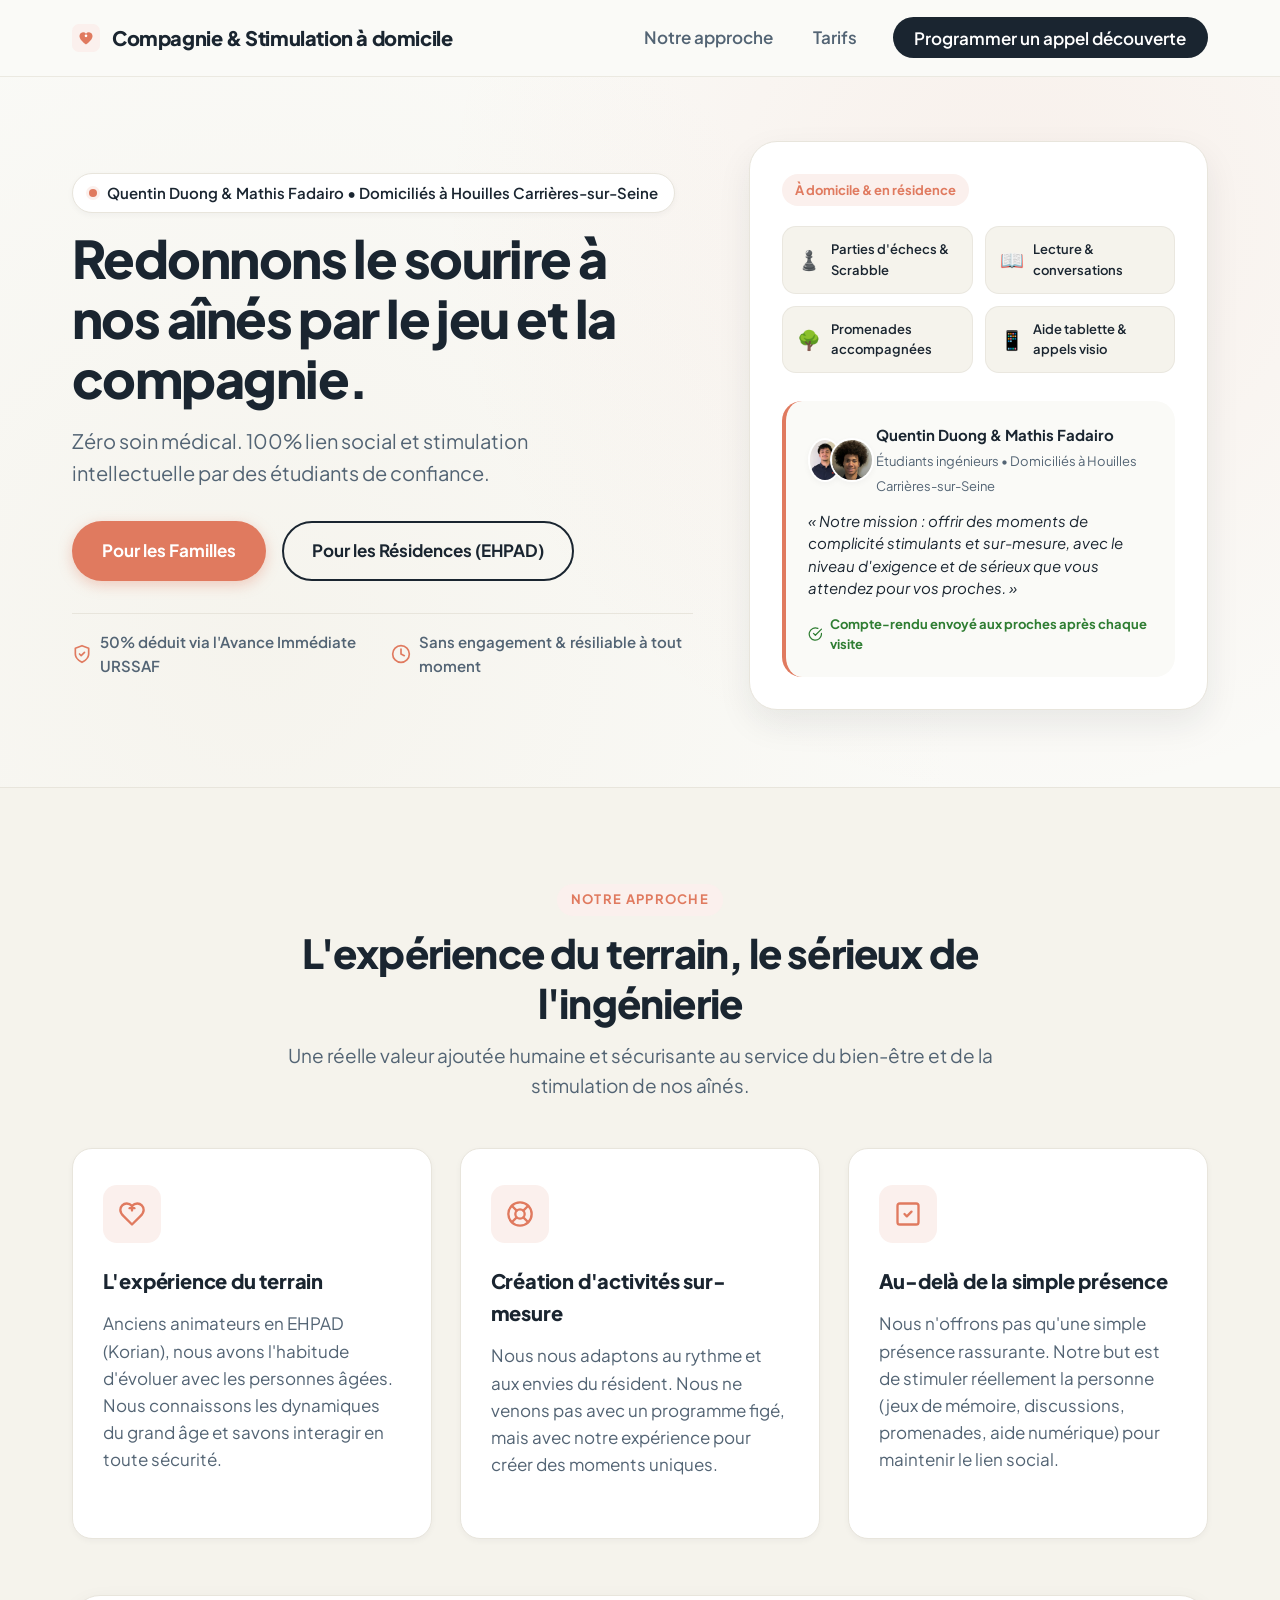
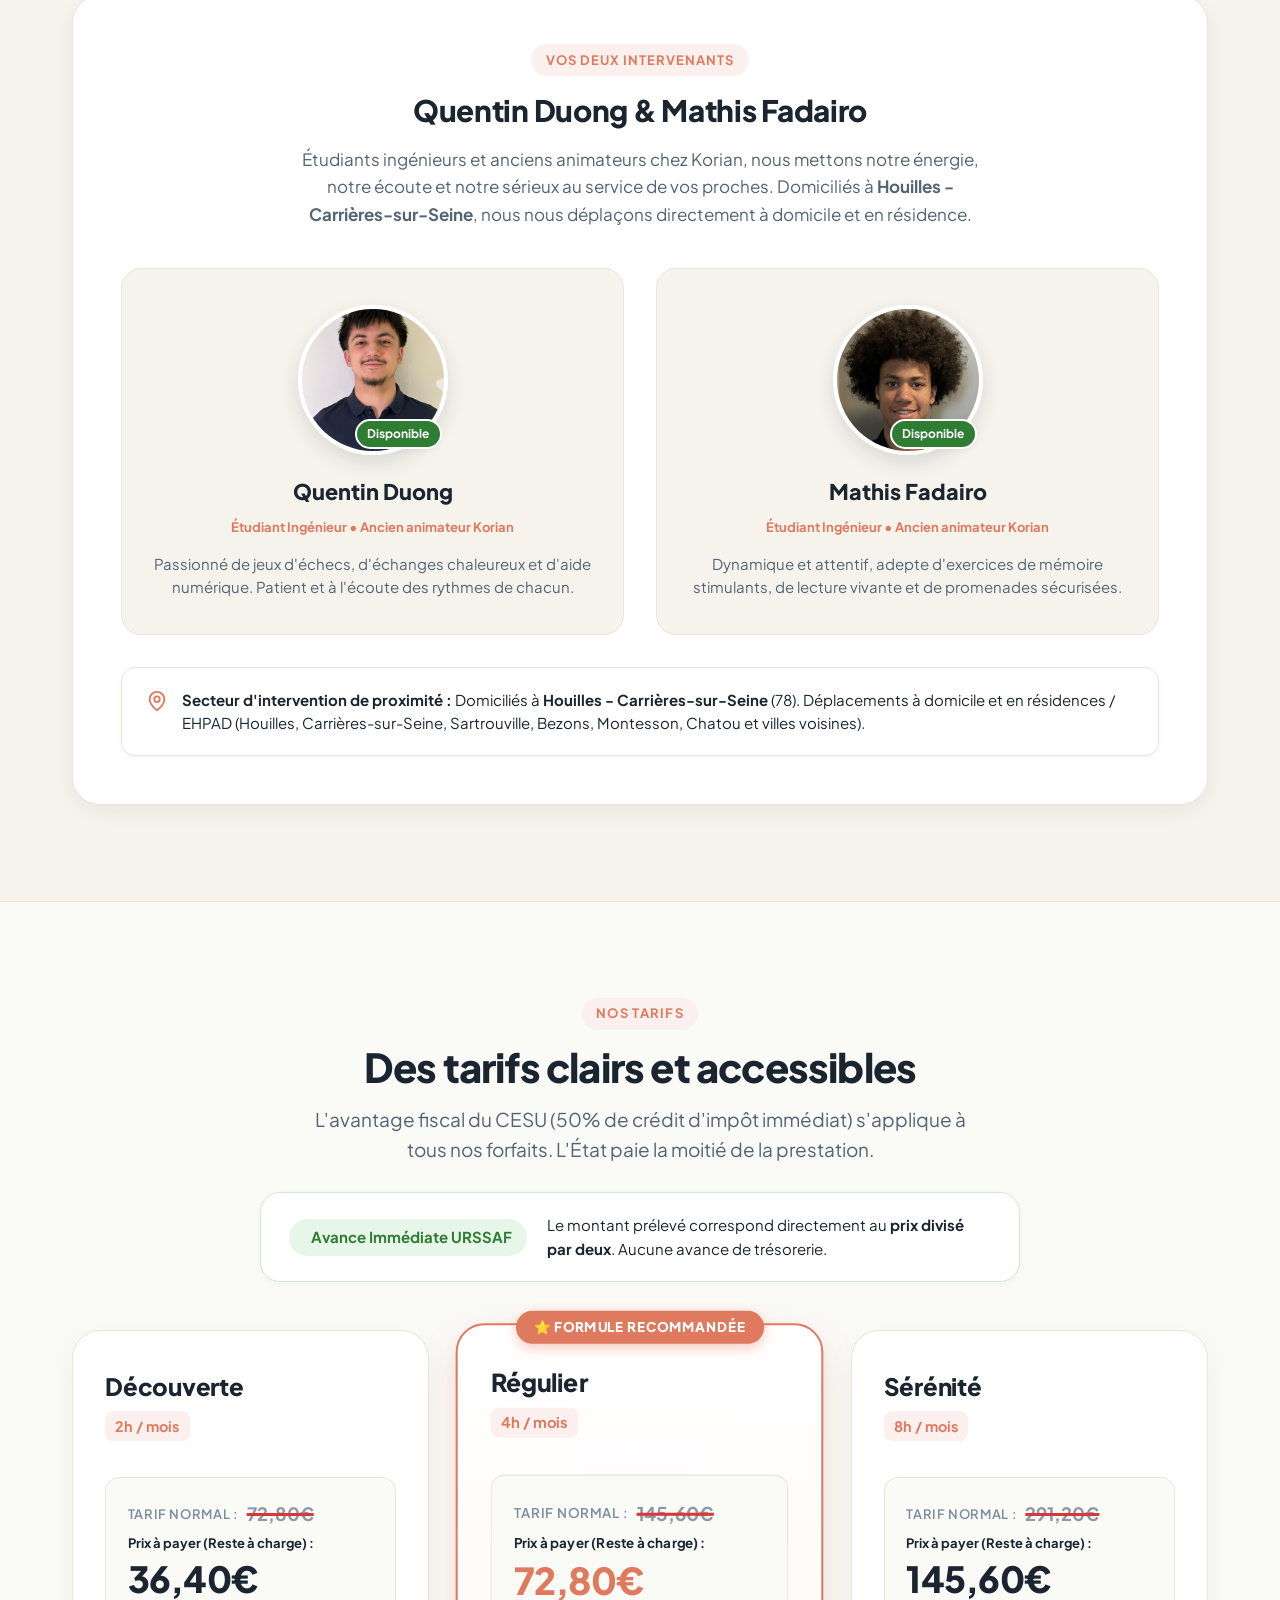
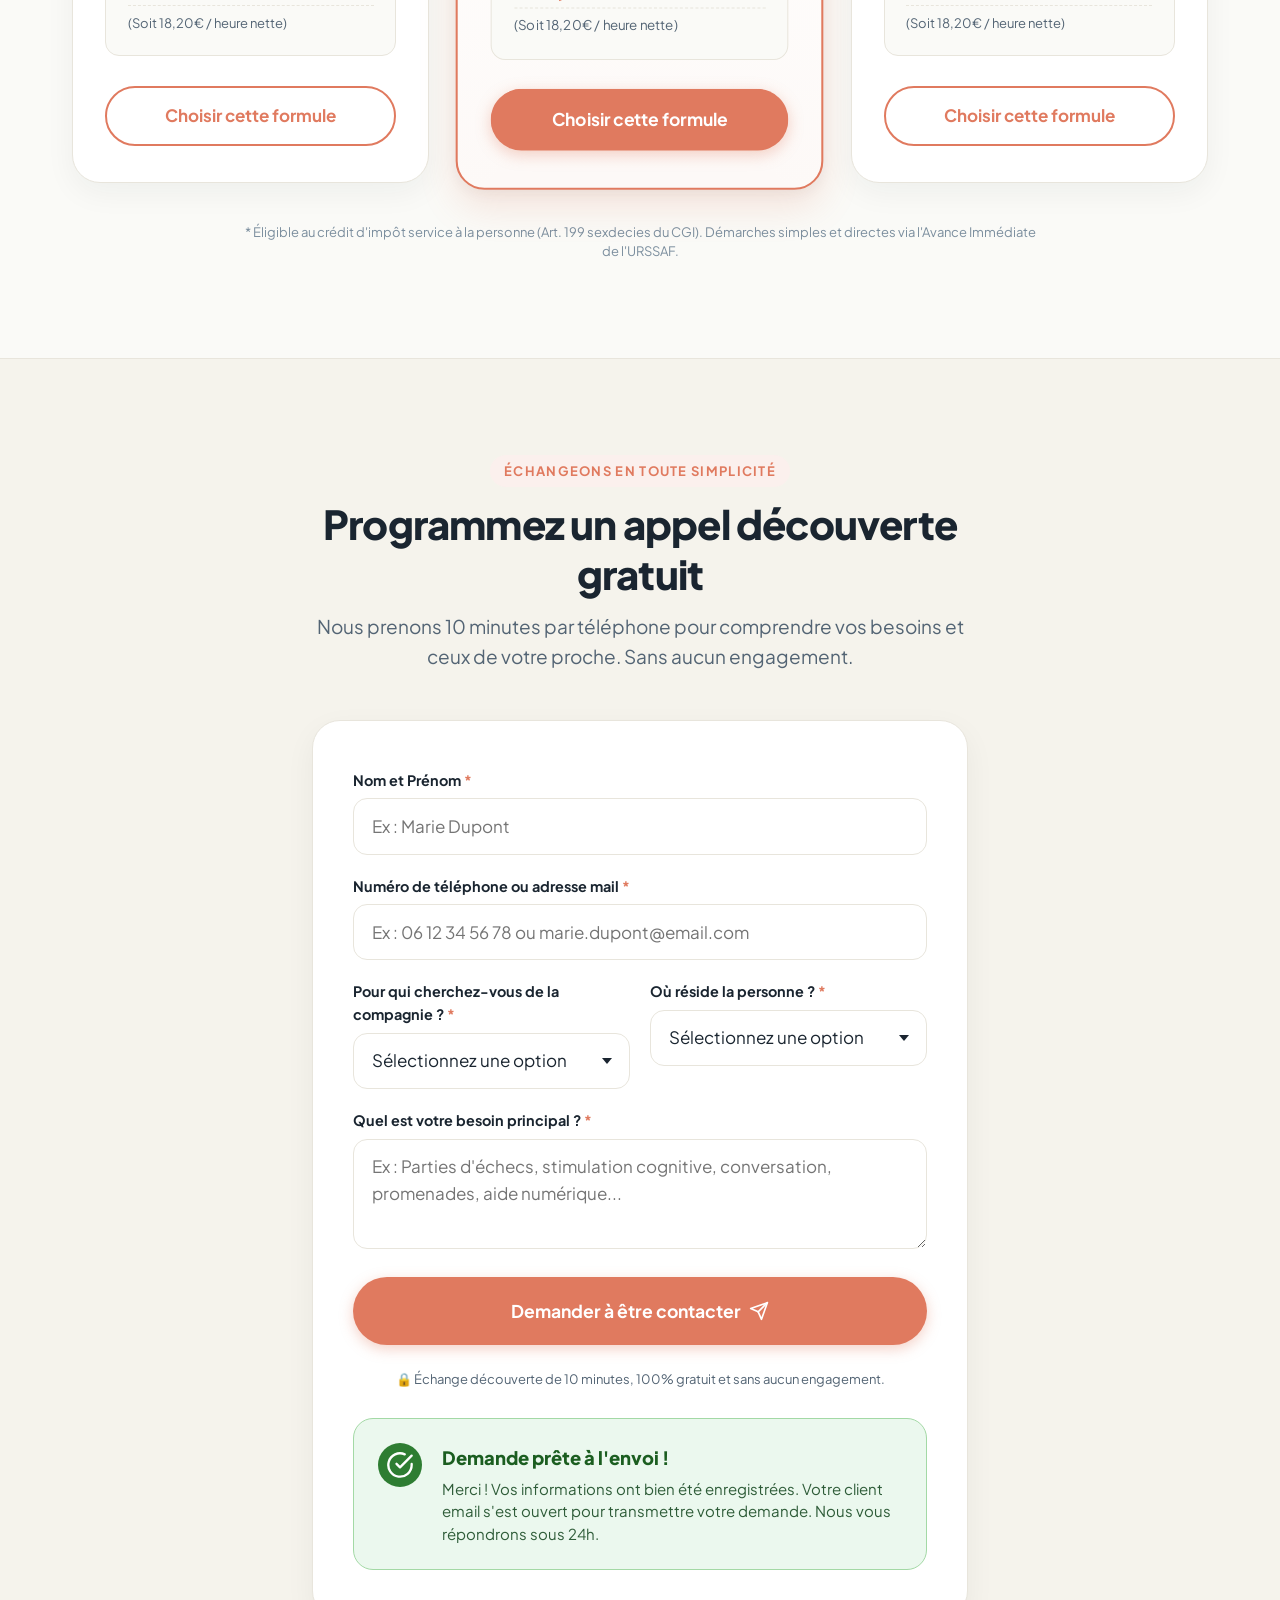
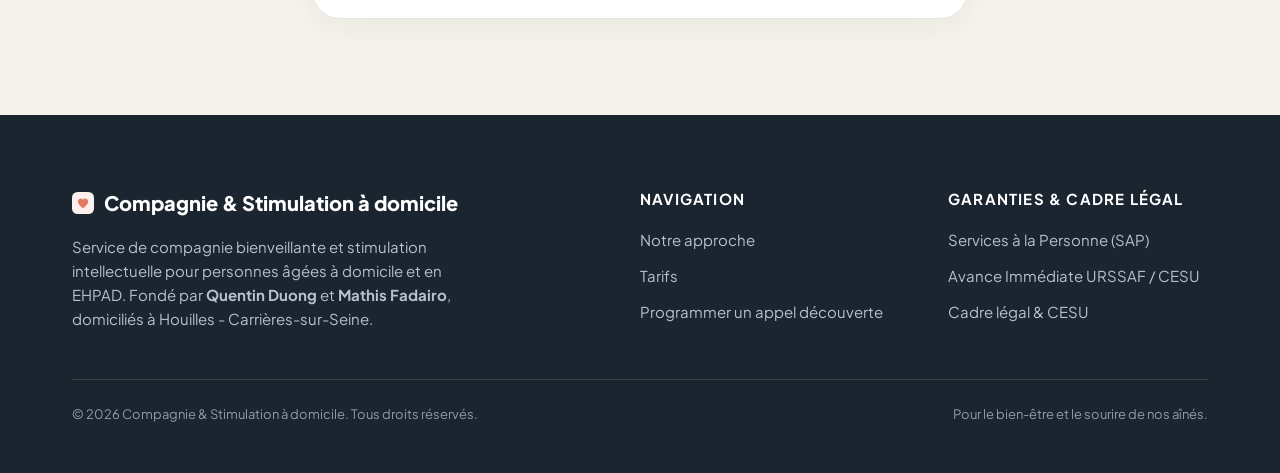
==== index.html @ 77bdfacb "Première version du site" ====
<!DOCTYPE html>
<html lang="fr">
<head>
  <meta charset="UTF-8">
  <meta name="viewport" content="width=device-width, initial-scale=1.0">
  <meta name="description" content="Compagnie & Stimulation à domicile - Service de compagnie et de stimulation intellectuelle pour personnes âgées à domicile et en EHPAD par deux étudiants ingénieurs anciens animateurs chez Korian.">
  <title>Compagnie & Stimulation à domicile | Aînés, Domicile & EHPAD</title>
  
  <!-- Google Fonts: Plus Jakarta Sans -->
  <link rel="preconnect" href="https://fonts.googleapis.com">
  <link rel="preconnect" href="https://fonts.gstatic.com" crossorigin>
  <link href="https://fonts.googleapis.com/css2?family=Plus+Jakarta+Sans:wght@400;500;600;700;800&display=swap" rel="stylesheet">
  
  <link rel="stylesheet" href="style.css">
</head>
<body>

  <!-- Header / Sticky Navigation -->
  <header class="site-header" id="header">
    <div class="container header-container">
      <a href="#hero" class="brand-logo" aria-label="Compagnie & Stimulation à domicile">
        <span class="logo-icon">
          <svg width="28" height="28" viewBox="0 0 32 32" fill="none" xmlns="http://www.w3.org/2000/svg" aria-hidden="true">
            <rect width="32" height="32" rx="8" fill="var(--color-primary-light)" />
            <path d="M16 23.5s-7.5-4.875-7.5-9.75a4.25 4.25 0 0 1 7.5-2.65 4.25 4.25 0 0 1 7.5 2.65C23.5 18.625 16 23.5 16 23.5z" fill="var(--color-primary)" />
            <circle cx="16" cy="13.5" r="1.5" fill="#FFFFFF" />
          </svg>
        </span>
        <span class="logo-text">Compagnie &amp; Stimulation à domicile</span>
      </a>

      <!-- Desktop & Mobile Navigation Menu -->
      <nav class="main-nav" id="mainNav" aria-label="Navigation principale">
        <ul class="nav-links">
          <li><a href="#approche" class="nav-link">Notre approche</a></li>
          <li><a href="#tarifs" class="nav-link">Tarifs</a></li>
          <li><a href="#contact" class="nav-link nav-link-cta">Programmer un appel découverte</a></li>
        </ul>
      </nav>

      <!-- Mobile Hamburger Toggle -->
      <button class="nav-toggle" id="navToggle" aria-label="Ouvrir le menu de navigation" aria-expanded="false" aria-controls="mainNav">
        <span class="hamburger-bar"></span>
        <span class="hamburger-bar"></span>
        <span class="hamburger-bar"></span>
      </button>
    </div>
  </header>

  <main id="main-content">
    <!-- Hero Section -->
    <section class="hero-section" id="hero">
      <div class="container hero-container">
        <div class="hero-content">
          <div class="badge-tag">
            <span class="badge-dot"></span>
            Quentin Duong &amp; Mathis Fadairo • Domiciliés à Houilles Carrières-sur-Seine
          </div>
          <h1 class="hero-title">
            Redonnons le sourire à nos aînés par le jeu et la compagnie.
          </h1>
          <p class="hero-subtitle">
            Zéro soin médical. 100% lien social et stimulation intellectuelle par des étudiants de confiance.
          </p>
          <div class="hero-actions">
            <a href="#tarifs" class="btn btn-primary">Pour les Familles</a>
            <a href="#contact" class="btn btn-secondary">Pour les Résidences (EHPAD)</a>
          </div>

          <!-- Trust highlights under CTA -->
          <div class="hero-trust-row">
            <div class="trust-item">
              <svg width="20" height="20" viewBox="0 0 24 24" fill="none" stroke="currentColor" stroke-width="2" stroke-linecap="round" stroke-linejoin="round" class="trust-icon" aria-hidden="true">
                <path d="M12 22s8-4 8-10V5l-8-3-8 3v7c0 6 8 10 8 10z"></path>
                <path d="m9 12 2 2 4-4"></path>
              </svg>
              <span>50% déduit via l'Avance Immédiate URSSAF</span>
            </div>
            <div class="trust-item">
              <svg width="20" height="20" viewBox="0 0 24 24" fill="none" stroke="currentColor" stroke-width="2" stroke-linecap="round" stroke-linejoin="round" class="trust-icon" aria-hidden="true">
                <circle cx="12" cy="12" r="10"></circle>
                <polyline points="12 6 12 12 16 14"></polyline>
              </svg>
              <span>Sans engagement &amp; résiliable à tout moment</span>
            </div>
          </div>
        </div>

        <div class="hero-visual">
          <div class="hero-card-preview">
            <div class="preview-badge">À domicile &amp; en résidence</div>
            <div class="activity-visual-grid">
              <div class="activity-pill">
                <span class="activity-emoji">♟️</span>
                <span>Parties d'échecs &amp; Scrabble</span>
              </div>
              <div class="activity-pill">
                <span class="activity-emoji">📖</span>
                <span>Lecture &amp; conversations</span>
              </div>
              <div class="activity-pill">
                <span class="activity-emoji">🌳</span>
                <span>Promenades accompagnées</span>
              </div>
              <div class="activity-pill">
                <span class="activity-emoji">📱</span>
                <span>Aide tablette &amp; appels visio</span>
              </div>
            </div>

            <div class="preview-quote-card">
              <div class="quote-header">
                <div class="founder-avatars">
                  <img src="quentin-duong.jpg" alt="Quentin Duong" class="avatar-photo" title="Quentin Duong">
                  <img src="mathis-fadairo.jpg" alt="Mathis Fadairo" class="avatar-photo" title="Mathis Fadairo">
                </div>
                <div class="quote-meta">
                  <strong>Quentin Duong &amp; Mathis Fadairo</strong>
                  <span>Étudiants ingénieurs • Domiciliés à Houilles Carrières-sur-Seine</span>
                </div>
              </div>
              <p class="quote-text">
                « Notre mission : offrir des moments de complicité stimulants et sur-mesure, avec le niveau d'exigence et de sérieux que vous attendez pour vos proches. »
              </p>
              <div class="report-badge">
                <svg width="16" height="16" viewBox="0 0 24 24" fill="none" stroke="currentColor" stroke-width="2" stroke-linecap="round" stroke-linejoin="round"><path d="M22 11.08V12a10 10 0 1 1-5.93-9.14"></path><polyline points="22 4 12 14.01 9 11.01"></polyline></svg>
                Compte-rendu envoyé aux proches après chaque visite
              </div>
            </div>
          </div>
        </div>
      </div>
    </section>

    <!-- Section : Notre Approche / Expertise -->
    <section class="section section-approach" id="approche">
      <div class="container">
        <div class="section-header text-center">
          <span class="section-kicker">Notre Approche</span>
          <h2 class="section-title">L'expérience du terrain, le sérieux de l'ingénierie</h2>
          <p class="section-subtitle">
            Une réelle valeur ajoutée humaine et sécurisante au service du bien-être et de la stimulation de nos aînés.
          </p>
        </div>

        <div class="cards-grid three-columns">
          <!-- Bloc 1 : L'expérience du terrain -->
          <article class="approach-card">
            <div class="card-icon-wrapper">
              <svg width="28" height="28" viewBox="0 0 24 24" fill="none" stroke="currentColor" stroke-width="2" stroke-linecap="round" stroke-linejoin="round" aria-hidden="true">
                <path d="M19 14c1.49-1.46 3-3.21 3-5.5A5.5 5.5 0 0 0 16.5 3c-1.76 0-3 .5-4.5 2-1.5-1.5-2.74-2-4.5-2A5.5 5.5 0 0 0 2 8.5c0 2.3 1.5 4.05 3 5.5l7 7Z"></path>
                <path d="M12 5v4"></path>
                <path d="M10 7h4"></path>
              </svg>
            </div>
            <h3 class="card-title">L'expérience du terrain</h3>
            <p class="card-text">
              Anciens animateurs en EHPAD (Korian), nous avons l'habitude d'évoluer avec les personnes âgées. Nous connaissons les dynamiques du grand âge et savons interagir en toute sécurité.
            </p>
          </article>

          <!-- Bloc 2 : Création d'activités sur-mesure -->
          <article class="approach-card featured-approach">
            <div class="card-icon-wrapper">
              <svg width="28" height="28" viewBox="0 0 24 24" fill="none" stroke="currentColor" stroke-width="2" stroke-linecap="round" stroke-linejoin="round" aria-hidden="true">
                <circle cx="12" cy="12" r="10"></circle>
                <path d="m4.93 4.93 4.24 4.24"></path>
                <path d="m14.83 9.17 4.24-4.24"></path>
                <path d="m14.83 14.83 4.24 4.24"></path>
                <path d="m9.17 14.83-4.24 4.24"></path>
                <circle cx="12" cy="12" r="4"></circle>
              </svg>
            </div>
            <h3 class="card-title">Création d'activités sur-mesure</h3>
            <p class="card-text">
              Nous nous adaptons au rythme et aux envies du résident. Nous ne venons pas avec un programme figé, mais avec notre expérience pour créer des moments uniques.
            </p>
          </article>

          <!-- Bloc 3 : Au-delà de la simple présence -->
          <article class="approach-card">
            <div class="card-icon-wrapper">
              <svg width="28" height="28" viewBox="0 0 24 24" fill="none" stroke="currentColor" stroke-width="2" stroke-linecap="round" stroke-linejoin="round" aria-hidden="true">
                <rect width="18" height="18" x="3" y="3" rx="2"></rect>
                <path d="m9 12 2 2 4-4"></path>
              </svg>
            </div>
            <h3 class="card-title">Au-delà de la simple présence</h3>
            <p class="card-text">
              Nous n'offrons pas qu'une simple présence rassurante. Notre but est de stimuler réellement la personne (jeux de mémoire, discussions, promenades, aide numérique) pour maintenir le lien social.
            </p>
          </article>
        </div>

        <!-- Présentation de Quentin Duong & Mathis Fadairo -->
        <div class="team-showcase-card">
          <div class="team-showcase-header">
            <span class="team-badge">Vos deux intervenants</span>
            <h3 class="team-title">Quentin Duong &amp; Mathis Fadairo</h3>
            <p class="team-subtitle">
              Étudiants ingénieurs et anciens animateurs chez Korian, nous mettons notre énergie, notre écoute et notre sérieux au service de vos proches. Domiciliés à <strong>Houilles - Carrières-sur-Seine</strong>, nous nous déplaçons directement à domicile et en résidence.
            </p>
          </div>

          <div class="team-members-grid">
            <!-- Quentin Duong -->
            <div class="team-member-card">
              <div class="member-photo-wrap">
                <img src="quentin-duong.jpg" alt="Quentin Duong - Animateur et Étudiant Ingénieur" class="member-photo">
                <span class="member-status-pill">Disponible</span>
              </div>
              <div class="member-info">
                <h4 class="member-name">Quentin Duong</h4>
                <span class="member-role">Étudiant Ingénieur • Ancien animateur Korian</span>
                <p class="member-desc">
                  Passionné de jeux d'échecs, d'échanges chaleureux et d'aide numérique. Patient et à l'écoute des rythmes de chacun.
                </p>
              </div>
            </div>

            <!-- Mathis Fadairo -->
            <div class="team-member-card">
              <div class="member-photo-wrap">
                <img src="mathis-fadairo.jpg" alt="Mathis Fadairo - Animateur et Étudiant Ingénieur" class="member-photo">
                <span class="member-status-pill">Disponible</span>
              </div>
              <div class="member-info">
                <h4 class="member-name">Mathis Fadairo</h4>
                <span class="member-role">Étudiant Ingénieur • Ancien animateur Korian</span>
                <p class="member-desc">
                  Dynamique et attentif, adepte d'exercices de mémoire stimulants, de lecture vivante et de promenades sécurisées.
                </p>
              </div>
            </div>
          </div>

          <div class="location-banner">
            <svg width="22" height="22" viewBox="0 0 24 24" fill="none" stroke="currentColor" stroke-width="2" stroke-linecap="round" stroke-linejoin="round" class="location-icon" aria-hidden="true">
              <path d="M20 10c0 6-8 12-8 12s-8-6-8-12a8 8 0 0 1 16 0Z"></path>
              <circle cx="12" cy="10" r="3"></circle>
            </svg>
            <div>
              <strong>Secteur d'intervention de proximité :</strong>
              Domiciliés à <strong>Houilles - Carrières-sur-Seine</strong> (78). Déplacements à domicile et en résidences / EHPAD (Houilles, Carrières-sur-Seine, Sartrouville, Bezons, Montesson, Chatou et villes voisines).
            </div>
          </div>
        </div>
        </div>
      </div>
    </section>

    <!-- Section : Tarifs Familles -->
    <section class="section section-pricing" id="tarifs">
      <div class="container">
        <div class="section-header text-center">
          <span class="section-kicker">Nos Tarifs</span>
          <h2 class="section-title">Des tarifs clairs et accessibles</h2>
          <p class="section-subtitle pricing-lead">
            L'avantage fiscal du CESU (50% de crédit d'impôt immédiat) s'applique à tous nos forfaits. L'État paie la moitié de la prestation.
          </p>

          <!-- Explanation Banner -->
          <div class="tax-advantage-banner">
            <div class="tax-badge">
              <svg width="20" height="20" viewBox="0 0 24 24" fill="none" stroke="currentColor" stroke-width="2" stroke-linecap="round" stroke-linejoin="round"><path d="M12 2v20M17 5H9.5a3.5 3.5 0 0 0 0 7h5a3.5 3.5 0 0 1 0 7H6"></path></svg>
              <span>Avance Immédiate URSSAF</span>
            </div>
            <p class="tax-text">
              Le montant prélevé correspond directement au <strong>prix divisé par deux</strong>. Aucune avance de trésorerie.
            </p>
          </div>
        </div>

        <div class="pricing-grid three-columns">
          <!-- Carte 1 : Découverte (2h/mois) -->
          <div class="pricing-card">
            <div class="pricing-card-header">
              <h3 class="plan-name">Découverte</h3>
              <div class="plan-volume">2h / mois</div>
            </div>

            <div class="price-box">
              <div class="old-price-line">
                <span class="old-price-label">Tarif normal :</span>
                <span class="strikethrough-price">72,80€</span>
              </div>
              <div class="current-price-wrap">
                <span class="price-label-payer">Prix à payer (Reste à charge) :</span>
                <span class="price-value">36,40€</span>
              </div>
              <div class="price-tag-sub">(Soit 18,20€ / heure nette)</div>
            </div>

            <div class="pricing-action">
              <a href="#contact" class="btn btn-outline btn-block select-plan-btn" data-plan="Découverte (2h/mois)">Choisir cette formule</a>
            </div>
          </div>

          <!-- Carte 2 : Régulier (4h/mois) -->
          <div class="pricing-card featured-pricing-card">
            <div class="popular-ribbon">⭐ Formule Recommandée</div>
            <div class="pricing-card-header">
              <h3 class="plan-name">Régulier</h3>
              <div class="plan-volume">4h / mois</div>
            </div>

            <div class="price-box">
              <div class="old-price-line">
                <span class="old-price-label">Tarif normal :</span>
                <span class="strikethrough-price">145,60€</span>
              </div>
              <div class="current-price-wrap">
                <span class="price-label-payer">Prix à payer (Reste à charge) :</span>
                <span class="price-value highlight-price">72,80€</span>
              </div>
              <div class="price-tag-sub">(Soit 18,20€ / heure nette)</div>
            </div>

            <div class="pricing-action">
              <a href="#contact" class="btn btn-primary btn-block select-plan-btn" data-plan="Régulier (4h/mois)">Choisir cette formule</a>
            </div>
          </div>

          <!-- Carte 3 : Sérénité (8h/mois) -->
          <div class="pricing-card">
            <div class="pricing-card-header">
              <h3 class="plan-name">Sérénité</h3>
              <div class="plan-volume">8h / mois</div>
            </div>

            <div class="price-box">
              <div class="old-price-line">
                <span class="old-price-label">Tarif normal :</span>
                <span class="strikethrough-price">291,20€</span>
              </div>
              <div class="current-price-wrap">
                <span class="price-label-payer">Prix à payer (Reste à charge) :</span>
                <span class="price-value">145,60€</span>
              </div>
              <div class="price-tag-sub">(Soit 18,20€ / heure nette)</div>
            </div>

            <div class="pricing-action">
              <a href="#contact" class="btn btn-outline btn-block select-plan-btn" data-plan="Sérénité (8h/mois)">Choisir cette formule</a>
            </div>
          </div>
        </div>

        <div class="pricing-footnote">
          <p>
            * Éligible au crédit d'impôt service à la personne (Art. 199 sexdecies du CGI). Démarches simples et directes via l'Avance Immédiate de l'URSSAF.
          </p>
        </div>
      </div>
    </section>

    <!-- Section : Contact / Appel à l'action final -->
    <section class="section section-contact" id="contact">
      <div class="container contact-container-form">
        <div class="section-header text-center">
          <span class="section-kicker">Échangeons en toute simplicité</span>
          <h2 class="section-title">Programmez un appel découverte gratuit</h2>
          <p class="section-subtitle">
            Nous prenons 10 minutes par téléphone pour comprendre vos besoins et ceux de votre proche. Sans aucun engagement.
          </p>
        </div>

        <div class="contact-form-card">
          <form id="contactForm" class="contact-form" novalidate>
            <!-- Champ 1 : Nom et Prénom -->
            <div class="form-group">
              <label for="nomPrenom" class="form-label">Nom et Prénom <span class="required">*</span></label>
              <input type="text" id="nomPrenom" name="nomPrenom" class="form-input" placeholder="Ex : Marie Dupont" required autocomplete="name">
              <span class="field-error" id="nomPrenomError">Veuillez renseigner votre nom et prénom.</span>
            </div>

            <!-- Champ 2 : Téléphone ou Email -->
            <div class="form-group">
              <label for="contactMoyen" class="form-label">Numéro de téléphone ou adresse mail <span class="required">*</span></label>
              <input type="text" id="contactMoyen" name="contactMoyen" class="form-input" placeholder="Ex : 06 12 34 56 78 ou marie.dupont@email.com" required>
              <span class="field-error" id="contactMoyenError">Veuillez renseigner un numéro de téléphone ou une adresse email valide.</span>
            </div>

            <!-- Deux menus déroulants côte à côte sur écran large -->
            <div class="form-row two-fields">
              <!-- Menu 1 : Pour qui cherchez-vous de la compagnie ? -->
              <div class="form-group">
                <label for="pourQui" class="form-label">Pour qui cherchez-vous de la compagnie ? <span class="required">*</span></label>
                <div class="select-wrapper">
                  <select id="pourQui" name="pourQui" class="form-select" required>
                    <option value="" disabled selected>Sélectionnez une option</option>
                    <option value="Mon père">Mon père</option>
                    <option value="Ma mère">Ma mère</option>
                    <option value="Un autre proche">Un autre proche</option>
                  </select>
                </div>
                <span class="field-error" id="pourQuiError">Veuillez faire un choix.</span>
              </div>

              <!-- Menu 2 : Où réside la personne ? -->
              <div class="form-group">
                <label for="residence" class="form-label">Où réside la personne ? <span class="required">*</span></label>
                <div class="select-wrapper">
                  <select id="residence" name="residence" class="form-select" required>
                    <option value="" disabled selected>Sélectionnez une option</option>
                    <option value="À domicile">À domicile</option>
                    <option value="En EHPAD ou Résidence">En EHPAD ou Résidence</option>
                  </select>
                </div>
                <span class="field-error" id="residenceError">Veuillez préciser le lieu de résidence.</span>
              </div>
            </div>

            <!-- Champ texte : Quel est votre besoin principal ? -->
            <div class="form-group">
              <label for="besoinPrincipal" class="form-label">Quel est votre besoin principal ? <span class="required">*</span></label>
              <textarea id="besoinPrincipal" name="besoinPrincipal" class="form-textarea" rows="3" placeholder="Ex : Parties d'échecs, stimulation cognitive, conversation, promenades, aide numérique..." required></textarea>
              <span class="field-error" id="besoinPrincipalError">Veuillez préciser votre besoin principal.</span>
            </div>

            <!-- Bouton de validation -->
            <button type="submit" class="btn btn-primary btn-block btn-submit" id="submitBtn">
              <span class="btn-text">Demander à être contacter</span>
              <svg width="20" height="20" viewBox="0 0 24 24" fill="none" stroke="currentColor" stroke-width="2" stroke-linecap="round" stroke-linejoin="round" class="btn-icon" aria-hidden="true">
                <line x1="22" y1="2" x2="11" y2="13"></line>
                <polygon points="22 2 15 22 11 13 2 9 22 2"></polygon>
              </svg>
            </button>

            <p class="form-disclaimer">
              🔒 Échange découverte de 10 minutes, 100% gratuit et sans aucun engagement.
            </p>
          </form>

          <!-- Success Alert Message -->
          <div class="form-success-banner" id="formSuccessMessage" role="alert" aria-live="polite" hidden>
            <div class="success-icon-wrap">
              <svg width="28" height="28" viewBox="0 0 24 24" fill="none" stroke="currentColor" stroke-width="2" stroke-linecap="round" stroke-linejoin="round"><path d="M22 11.08V12a10 10 0 1 1-5.93-9.14"></path><polyline points="22 4 12 14.01 9 11.01"></polyline></svg>
            </div>
            <div>
              <h4 class="success-title">Demande prête à l'envoi !</h4>
              <p class="success-desc">
                Merci ! Vos informations ont bien été enregistrées. Votre client email s'est ouvert pour transmettre votre demande. Nous vous répondrons sous 24h.
              </p>
            </div>
          </div>
        </div>
      </div>
    </section>
  </main>

  <!-- Footer -->
  <footer class="site-footer">
    <div class="container footer-container">
      <div class="footer-top">
        <div class="footer-brand">
          <div class="footer-logo">
            <span class="logo-icon small">
              <svg width="22" height="22" viewBox="0 0 32 32" fill="none" xmlns="http://www.w3.org/2000/svg" aria-hidden="true">
                <rect width="32" height="32" rx="8" fill="var(--color-primary-light)" />
                <path d="M16 23.5s-7.5-4.875-7.5-9.75a4.25 4.25 0 0 1 7.5-2.65 4.25 4.25 0 0 1 7.5 2.65C23.5 18.625 16 23.5 16 23.5z" fill="var(--color-primary)" />
              </svg>
            </span>
            <span class="footer-brand-title">Compagnie &amp; Stimulation à domicile</span>
          </div>
          <p class="footer-description">
            Service de compagnie bienveillante et stimulation intellectuelle pour personnes âgées à domicile et en EHPAD. Fondé par <strong>Quentin Duong</strong> et <strong>Mathis Fadairo</strong>, domiciliés à Houilles - Carrières-sur-Seine.
          </p>
        </div>

        <div class="footer-nav">
          <h4 class="footer-heading">Navigation</h4>
          <ul class="footer-links">
            <li><a href="#approche">Notre approche</a></li>
            <li><a href="#tarifs">Tarifs</a></li>
            <li><a href="#contact">Programmer un appel découverte</a></li>
          </ul>
        </div>

        <div class="footer-legal-block">
          <h4 class="footer-heading">Garanties &amp; Cadre légal</h4>
          <ul class="footer-links">
            <li><span>Services à la Personne (SAP)</span></li>
            <li><span>Avance Immédiate URSSAF / CESU</span></li>
            <li><a href="#mentions-legales" id="openLegalModal">Cadre légal &amp; CESU</a></li>
          </ul>
        </div>
      </div>

      <div class="footer-bottom">
        <p class="footer-copyright">
          © 2026 Compagnie &amp; Stimulation à domicile. Tous droits réservés.
        </p>
        <p class="footer-tagline">
          Pour le bien-être et le sourire de nos aînés.
        </p>
      </div>
    </div>
  </footer>

  <!-- Modal Cadre Légal -->
  <dialog id="legalModal" class="legal-modal">
    <div class="modal-content">
      <div class="modal-header">
        <h3 class="modal-title">Cadre légal &amp; CESU</h3>
        <button class="modal-close" id="closeLegalModal" aria-label="Fermer la boîte de dialogue">✕</button>
      </div>
      <div class="modal-body">
        <h4>1. Cadre d'intervention</h4>
        <p>Ce site présente les prestations d'accompagnement, de compagnie et de stimulation intellectuelle au profit des personnes âgées, réalisées dans le cadre du statut de particulier-employeur (CESU) à domicile ou de conventions d'animation auprès d'établissements d'accueil (EHPAD, résidences autonomie).</p>
        
        <h4>2. Crédit d'impôt &amp; Avance Immédiate</h4>
        <p>Les prestations à domicile ouvrent droit à un crédit d'impôt de 50% sur les dépenses engagées, sous réserve d'éligibilité selon l'article 199 sexdecies du Code Général des Impôts. Le dispositif d'Avance Immédiate de l'URSSAF permet de ne payer directement que 50% de la facture.</p>

        <h4>3. Données personnelles</h4>
        <p>Les échanges de courriels et informations transmises dans le cadre des demandes de contact sont strictement réservés à l'organisation de l'échange découverte et ne sont jamais communiqués à des tiers.</p>
      </div>
    </div>
  </dialog>

  <script src="script.js"></script>
</body>
</html>
---- style.css ----
/* ==========================================================================
   Compagnie & Stimulation à domicile - Style Sheet
   Front-End Architecture & UI/UX Design System
   Mobile-First, Accessible, Warm & Premium Aesthetic
   ========================================================================== */

/* --------------------------------------------------------------------------
   1. CSS Custom Properties / Design Tokens
   -------------------------------------------------------------------------- */
:root {
  /* Color Palette */
  --color-bg: #FAFAF7;           /* Warm Sand / Very light beige */
  --color-surface: #FFFFFF;      /* Clean White Card Surface */
  --color-surface-soft: #F5F3EC; /* Light Sand Tint */
  --color-surface-alt: #EFECE3;  /* Warmer Neutral */
  
  --color-text-main: #1A2530;    /* Deep Navy - High trust & contrast */
  --color-text-muted: #536474;   /* Slate Navy Muted */
  --color-text-light: #7B8E9E;   /* Subtle Navy Light */
  
  --color-primary: #E07A5F;      /* Warm Terracotta */
  --color-primary-hover: #CC654A;/* Terracotta Darkened */
  --color-primary-active: #B5543A;
  --color-primary-light: #FBF0ED;/* Pale Terracotta background tint */
  --color-primary-border: #F0C4B8;

  --color-navy: #1A2530;         /* Primary Brand Navy */
  --color-navy-hover: #26384A;
  --color-navy-light: #EBF0F5;

  --color-accent-green: #2E7D32; /* Safe reassurance / tax credit */
  --color-accent-green-bg: #E8F5E9;
  
  --color-border: #E8E5DC;       /* Subtle warm border */
  --color-border-hover: #D5CFBF;
  --color-error: #D9383A;
  --color-error-bg: #FDF2F2;

  /* Typography */
  --font-family-base: 'Plus Jakarta Sans', -apple-system, BlinkMacSystemFont, 'Segoe UI', Roboto, Helvetica, Arial, sans-serif;
  
  /* Font Sizes (Fluid Scale using clamp) */
  --font-size-xs: 0.8125rem;    /* 13px */
  --font-size-sm: 0.9375rem;    /* 15px */
  --font-size-base: 1.0625rem;  /* 17px - enhanced readability for elderly/families */
  --font-size-md: 1.1875rem;    /* 19px */
  --font-size-lg: 1.375rem;     /* 22px */
  --font-size-xl: 1.75rem;      /* 28px */
  --font-size-2xl: clamp(1.85rem, 4vw, 2.5rem);   /* 30px - 40px */
  --font-size-3xl: clamp(2.25rem, 5vw, 3.25rem);  /* 36px - 52px */

  /* Spacing */
  --space-2xs: 0.25rem;
  --space-xs: 0.5rem;
  --space-sm: 0.75rem;
  --space-md: 1rem;
  --space-lg: 1.5rem;
  --space-xl: 2rem;
  --space-2xl: 3rem;
  --space-3xl: 4.5rem;
  --space-4xl: 6rem;

  /* Shadows */
  --shadow-sm: 0 2px 6px rgba(26, 37, 48, 0.04);
  --shadow-md: 0 6px 20px rgba(26, 37, 48, 0.06);
  --shadow-lg: 0 14px 34px rgba(26, 37, 48, 0.08);
  --shadow-card: 0 10px 30px rgba(26, 37, 48, 0.05);
  --shadow-featured: 0 16px 36px rgba(224, 122, 95, 0.18), 0 4px 12px rgba(26, 37, 48, 0.05);

  /* Radii */
  --radius-sm: 8px;
  --radius-md: 14px;
  --radius-lg: 20px;
  --radius-xl: 28px;
  --radius-full: 9999px;

  /* Transitions */
  --transition-fast: 0.18s ease;
  --transition-normal: 0.28s cubic-bezier(0.16, 1, 0.3, 1);
}

/* --------------------------------------------------------------------------
   2. Reset & Global Base Styles
   -------------------------------------------------------------------------- */
*, *::before, *::after {
  box-sizing: border-box;
  margin: 0;
  padding: 0;
}

html {
  font-family: var(--font-family-base);
  font-size: 16px;
  color: var(--color-text-main);
  background-color: var(--color-bg);
  scroll-behavior: smooth;
  -webkit-font-smoothing: antialiased;
  -moz-osx-font-smoothing: grayscale;
  line-height: 1.6;
}

body {
  min-height: 100vh;
  display: flex;
  flex-direction: column;
  overflow-x: hidden;
  background-color: var(--color-bg);
}

img, svg {
  display: block;
  max-width: 100%;
}

a {
  color: inherit;
  text-decoration: none;
  transition: color var(--transition-fast);
}

button, input, select, textarea {
  font: inherit;
}

ul {
  list-style: none;
}

/* Accessible focus outlines */
:focus-visible {
  outline: 3px solid var(--color-primary);
  outline-offset: 3px;
}

/* --------------------------------------------------------------------------
   3. Layout Utilities
   -------------------------------------------------------------------------- */
.container {
  width: 100%;
  max-width: 1200px;
  margin-left: auto;
  margin-right: auto;
  padding-left: 1.25rem;
  padding-right: 1.25rem;
}

@media (min-width: 768px) {
  .container {
    padding-left: 2rem;
    padding-right: 2rem;
  }
}

.section {
  padding-top: var(--space-3xl);
  padding-bottom: var(--space-3xl);
  position: relative;
}

@media (min-width: 992px) {
  .section {
    padding-top: var(--space-4xl);
    padding-bottom: var(--space-4xl);
  }
}

.text-center {
  text-align: center;
}

.section-header {
  max-width: 760px;
  margin-left: auto;
  margin-right: auto;
  margin-bottom: var(--space-2xl);
}

.section-kicker {
  display: inline-block;
  font-size: var(--font-size-xs);
  font-weight: 700;
  text-transform: uppercase;
  letter-spacing: 0.1em;
  color: var(--color-primary);
  background-color: var(--color-primary-light);
  padding: 0.35rem 0.9rem;
  border-radius: var(--radius-full);
  margin-bottom: var(--space-sm);
}

.section-title {
  font-size: var(--font-size-2xl);
  font-weight: 800;
  color: var(--color-navy);
  line-height: 1.25;
  margin-bottom: var(--space-sm);
  letter-spacing: -0.02em;
}

.section-subtitle {
  font-size: var(--font-size-md);
  color: var(--color-text-muted);
  line-height: 1.6;
}

/* --------------------------------------------------------------------------
   4. Buttons & Badges
   -------------------------------------------------------------------------- */
.btn {
  display: inline-flex;
  align-items: center;
  justify-content: center;
  gap: 0.5rem;
  font-weight: 700;
  font-size: var(--font-size-base);
  padding: 0.9rem 1.75rem;
  border-radius: var(--radius-full);
  border: 2px solid transparent;
  cursor: pointer;
  transition: all var(--transition-normal);
  text-align: center;
  white-space: nowrap;
}

.btn-primary {
  background-color: var(--color-primary);
  color: #FFFFFF;
  box-shadow: 0 4px 14px rgba(224, 122, 95, 0.35);
}

.btn-primary:hover {
  background-color: var(--color-primary-hover);
  transform: translateY(-2px);
  box-shadow: 0 6px 20px rgba(224, 122, 95, 0.45);
}

.btn-primary:active {
  background-color: var(--color-primary-active);
  transform: translateY(0);
}

.btn-secondary {
  background-color: transparent;
  color: var(--color-navy);
  border-color: var(--color-navy);
}

.btn-secondary:hover {
  background-color: var(--color-navy);
  color: #FFFFFF;
  transform: translateY(-2px);
  box-shadow: 0 6px 18px rgba(26, 37, 48, 0.2);
}

.btn-secondary:active {
  transform: translateY(0);
}

.btn-outline {
  background-color: transparent;
  color: var(--color-primary);
  border: 2px solid var(--color-primary);
}

.btn-outline:hover {
  background-color: var(--color-primary);
  color: #FFFFFF;
  transform: translateY(-2px);
}

.btn-block {
  width: 100%;
}

.badge-tag {
  display: inline-flex;
  align-items: center;
  gap: 0.6rem;
  padding: 0.45rem 1rem;
  background-color: #FFFFFF;
  border: 1px solid var(--color-border);
  border-radius: var(--radius-full);
  font-size: var(--font-size-sm);
  font-weight: 600;
  color: var(--color-navy);
  box-shadow: var(--shadow-sm);
  margin-bottom: var(--space-md);
}

.badge-dot {
  width: 8px;
  height: 8px;
  border-radius: 50%;
  background-color: var(--color-primary);
  display: inline-block;
  box-shadow: 0 0 0 3px var(--color-primary-light);
}

/* --------------------------------------------------------------------------
   5. Header & Navigation (Sticky & Responsive)
   -------------------------------------------------------------------------- */
.site-header {
  position: sticky;
  top: 0;
  z-index: 100;
  background-color: rgba(250, 250, 247, 0.92);
  backdrop-filter: blur(12px);
  -webkit-backdrop-filter: blur(12px);
  border-bottom: 1px solid rgba(232, 229, 220, 0.8);
  transition: all var(--transition-fast);
}

.site-header.scrolled {
  background-color: rgba(255, 255, 255, 0.96);
  box-shadow: var(--shadow-sm);
}

.header-container {
  display: flex;
  align-items: center;
  justify-content: space-between;
  height: 4.75rem;
}

.brand-logo {
  display: flex;
  align-items: center;
  gap: 0.75rem;
  text-decoration: none;
}

.logo-icon {
  display: flex;
  align-items: center;
  justify-content: center;
}

.logo-text {
  font-size: 1.25rem;
  font-weight: 800;
  color: var(--color-navy);
  letter-spacing: -0.02em;
}

/* Desktop Navigation */
.main-nav {
  display: flex;
  align-items: center;
}

.nav-links {
  display: flex;
  align-items: center;
  gap: 2rem;
}

.nav-link {
  font-size: var(--font-size-base);
  font-weight: 600;
  color: var(--color-text-muted);
  padding: 0.5rem 0.25rem;
  position: relative;
  transition: color var(--transition-fast);
}

.nav-link:hover,
.nav-link.active {
  color: var(--color-primary);
}

.nav-link::after {
  content: '';
  position: absolute;
  bottom: 0;
  left: 0;
  width: 0;
  height: 2px;
  background-color: var(--color-primary);
  transition: width var(--transition-fast);
}

.nav-link:hover::after,
.nav-link.active::after {
  width: 100%;
}

.nav-link-cta {
  background-color: var(--color-navy);
  color: #FFFFFF !important;
  padding: 0.6rem 1.35rem;
  border-radius: var(--radius-full);
  transition: all var(--transition-fast);
}

.nav-link-cta::after {
  display: none;
}

.nav-link-cta:hover {
  background-color: var(--color-primary);
  transform: translateY(-1px);
}

/* Mobile Hamburger */
.nav-toggle {
  display: none;
  background: none;
  border: none;
  cursor: pointer;
  padding: 0.5rem;
  flex-direction: column;
  justify-content: space-around;
  width: 40px;
  height: 40px;
}

.hamburger-bar {
  width: 24px;
  height: 2.5px;
  background-color: var(--color-navy);
  border-radius: 2px;
  transition: transform var(--transition-fast), opacity var(--transition-fast);
}

@media (max-width: 992px) {
  .nav-toggle {
    display: flex;
  }

  .main-nav {
    position: fixed;
    top: 4.75rem;
    left: 0;
    width: 100%;
    background-color: var(--color-surface);
    border-bottom: 1px solid var(--color-border);
    box-shadow: var(--shadow-lg);
    padding: 1.5rem 2rem 2rem;
    transform: translateY(-120%);
    opacity: 0;
    visibility: hidden;
    transition: all var(--transition-normal);
  }

  .main-nav.is-open {
    transform: translateY(0);
    opacity: 1;
    visibility: visible;
  }

  .nav-links {
    flex-direction: column;
    align-items: stretch;
    gap: 1.25rem;
    text-align: center;
  }

  .nav-link {
    font-size: 1.15rem;
    padding: 0.75rem;
  }

  .nav-link-cta {
    display: block;
    margin-top: 0.5rem;
  }

  /* Hamburger transform animation */
  .nav-toggle[aria-expanded="true"] .hamburger-bar:nth-child(1) {
    transform: translateY(7px) rotate(45deg);
  }
  .nav-toggle[aria-expanded="true"] .hamburger-bar:nth-child(2) {
    opacity: 0;
  }
  .nav-toggle[aria-expanded="true"] .hamburger-bar:nth-child(3) {
    transform: translateY(-7px) rotate(-45deg);
  }
}

/* --------------------------------------------------------------------------
   6. Hero Section
   -------------------------------------------------------------------------- */
.hero-section {
  padding-top: clamp(2.5rem, 5vw, 4.5rem);
  padding-bottom: clamp(3rem, 6vw, 5.5rem);
  background: radial-gradient(circle at 80% 20%, rgba(224, 122, 95, 0.08) 0%, transparent 50%),
              radial-gradient(circle at 20% 80%, rgba(245, 243, 236, 0.9) 0%, transparent 60%);
}

.hero-container {
  display: grid;
  grid-template-columns: 1fr;
  gap: 2.75rem;
  align-items: center;
}

@media (min-width: 992px) {
  .hero-container {
    grid-template-columns: 1.15fr 0.85fr;
    gap: 3.5rem;
  }
}

.hero-title {
  font-size: var(--font-size-3xl);
  font-weight: 800;
  line-height: 1.15;
  color: var(--color-navy);
  letter-spacing: -0.03em;
  margin-bottom: var(--space-md);
}

.hero-subtitle {
  font-size: clamp(1.1rem, 2vw, 1.25rem);
  color: var(--color-text-muted);
  line-height: 1.6;
  margin-bottom: var(--space-xl);
  max-width: 580px;
}

.hero-actions {
  display: flex;
  flex-direction: column;
  gap: 1rem;
  margin-bottom: var(--space-xl);
}

@media (min-width: 560px) {
  .hero-actions {
    flex-direction: row;
    align-items: center;
  }
}

.hero-trust-row {
  display: flex;
  flex-direction: column;
  gap: 0.75rem;
  padding-top: var(--space-md);
  border-top: 1px solid var(--color-border);
}

@media (min-width: 560px) {
  .hero-trust-row {
    flex-direction: row;
    gap: 1.5rem;
  }
}

.trust-item {
  display: flex;
  align-items: center;
  gap: 0.5rem;
  font-size: var(--font-size-sm);
  font-weight: 600;
  color: var(--color-text-muted);
}

.trust-icon {
  color: var(--color-primary);
  flex-shrink: 0;
}

/* Hero Visual & Feature Cards */
.hero-visual {
  position: relative;
}

.hero-card-preview {
  background-color: var(--color-surface);
  border-radius: var(--radius-xl);
  padding: 2rem;
  box-shadow: var(--shadow-lg);
  border: 1px solid var(--color-border);
  position: relative;
}

.preview-badge {
  display: inline-block;
  font-size: var(--font-size-xs);
  font-weight: 700;
  color: var(--color-primary);
  background-color: var(--color-primary-light);
  padding: 0.35rem 0.8rem;
  border-radius: var(--radius-full);
  margin-bottom: 1.25rem;
}

.activity-visual-grid {
  display: grid;
  grid-template-columns: repeat(2, 1fr);
  gap: 0.75rem;
  margin-bottom: 1.75rem;
}

.activity-pill {
  display: flex;
  align-items: center;
  gap: 0.6rem;
  padding: 0.75rem 0.9rem;
  background-color: var(--color-surface-soft);
  border-radius: var(--radius-md);
  font-size: var(--font-size-xs);
  font-weight: 600;
  color: var(--color-navy);
  border: 1px solid rgba(232, 229, 220, 0.8);
  transition: transform var(--transition-fast), background var(--transition-fast);
}

.activity-pill:hover {
  transform: translateY(-2px);
  background-color: #FFFFFF;
}

.activity-emoji {
  font-size: 1.2rem;
}

.preview-quote-card {
  background-color: var(--color-bg);
  border-radius: var(--radius-lg);
  padding: 1.35rem;
  border-left: 4px solid var(--color-primary);
}

.quote-header {
  display: flex;
  align-items: center;
  gap: 0.85rem;
  margin-bottom: 0.75rem;
}

.founder-avatars {
  display: flex;
  align-items: center;
}

.avatar-photo {
  width: 44px;
  height: 44px;
  border-radius: 50%;
  object-fit: cover;
  border: 2px solid #FFFFFF;
  box-shadow: var(--shadow-sm);
}

.avatar-photo:nth-child(2) {
  margin-left: -12px;
}

.avatar-tag {
  width: 38px;
  height: 38px;
  border-radius: 50%;
  background: linear-gradient(135deg, var(--color-navy) 0%, #34495e 100%);
  color: #FFFFFF;
  font-size: 0.68rem;
  font-weight: 700;
  display: flex;
  align-items: center;
  justify-content: center;
  border: 2px solid #FFFFFF;
  box-shadow: var(--shadow-sm);
}

.avatar-tag:nth-child(2) {
  margin-left: -10px;
  background: linear-gradient(135deg, var(--color-primary) 0%, #b8553c 100%);
}

.quote-meta strong {
  display: block;
  font-size: var(--font-size-sm);
  color: var(--color-navy);
}

.quote-meta span {
  font-size: var(--font-size-xs);
  color: var(--color-text-muted);
}

.quote-text {
  font-size: var(--font-size-sm);
  font-style: italic;
  color: var(--color-text-main);
  line-height: 1.5;
  margin-bottom: 0.85rem;
}

.report-badge {
  display: flex;
  align-items: center;
  gap: 0.5rem;
  font-size: var(--font-size-xs);
  font-weight: 700;
  color: var(--color-accent-green);
}

/* --------------------------------------------------------------------------
   7. Section : Notre Approche (3 Blocs)
   -------------------------------------------------------------------------- */
.section-approach {
  background-color: var(--color-surface-soft);
  border-top: 1px solid var(--color-border);
  border-bottom: 1px solid var(--color-border);
}

.cards-grid {
  display: grid;
  grid-template-columns: 1fr;
  gap: 1.75rem;
}

@media (min-width: 768px) {
  .cards-grid.three-columns {
    grid-template-columns: repeat(3, 1fr);
  }
}

.approach-card {
  background-color: var(--color-surface);
  border-radius: var(--radius-lg);
  padding: 2.25rem 1.85rem;
  border: 1px solid var(--color-border);
  box-shadow: var(--shadow-sm);
  display: flex;
  flex-direction: column;
  transition: all var(--transition-normal);
  position: relative;
}

.approach-card:hover {
  transform: translateY(-5px);
  box-shadow: var(--shadow-lg);
  border-color: var(--color-primary-border);
}

.card-icon-wrapper {
  width: 58px;
  height: 58px;
  border-radius: var(--radius-md);
  background-color: var(--color-primary-light);
  color: var(--color-primary);
  display: flex;
  align-items: center;
  justify-content: center;
  margin-bottom: 1.35rem;
  transition: background-color var(--transition-fast), transform var(--transition-fast);
}

.approach-card:hover .card-icon-wrapper {
  background-color: var(--color-primary);
  color: #FFFFFF;
  transform: scale(1.05);
}

.card-title {
  font-size: 1.25rem;
  font-weight: 800;
  color: var(--color-navy);
  margin-bottom: 0.85rem;
  letter-spacing: -0.01em;
}

.card-text {
  font-size: var(--font-size-base);
  color: var(--color-text-muted);
  line-height: 1.6;
  margin-bottom: 1.5rem;
  flex-grow: 1;
}

.card-footer-badge {
  font-size: var(--font-size-xs);
  font-weight: 700;
  color: var(--color-navy);
  background-color: var(--color-surface-soft);
  padding: 0.4rem 0.85rem;
  border-radius: var(--radius-full);
  align-self: flex-start;
  border: 1px solid var(--color-border);
}

/* Team Showcase Card (Quentin Duong & Mathis Fadairo) */
.team-showcase-card {
  margin-top: 3.5rem;
  background-color: var(--color-surface);
  border-radius: var(--radius-xl);
  padding: clamp(2rem, 4vw, 3rem);
  border: 1px solid var(--color-border);
  box-shadow: var(--shadow-md);
}

.team-showcase-header {
  text-align: center;
  max-width: 680px;
  margin: 0 auto 2.5rem;
}

.team-badge {
  display: inline-block;
  font-size: var(--font-size-xs);
  font-weight: 700;
  text-transform: uppercase;
  letter-spacing: 0.08em;
  color: var(--color-primary);
  background-color: var(--color-primary-light);
  padding: 0.35rem 0.9rem;
  border-radius: var(--radius-full);
  margin-bottom: 0.65rem;
}

.team-title {
  font-size: clamp(1.4rem, 3vw, 1.85rem);
  font-weight: 800;
  color: var(--color-navy);
  margin-bottom: 0.75rem;
  letter-spacing: -0.01em;
}

.team-subtitle {
  font-size: var(--font-size-base);
  color: var(--color-text-muted);
  line-height: 1.6;
}

.team-members-grid {
  display: grid;
  grid-template-columns: 1fr;
  gap: 2rem;
  margin-bottom: 2rem;
}

@media (min-width: 768px) {
  .team-members-grid {
    grid-template-columns: 1fr 1fr;
  }
}

.team-member-card {
  display: flex;
  flex-direction: column;
  align-items: center;
  text-align: center;
  background-color: var(--color-surface-soft);
  border-radius: var(--radius-lg);
  padding: 2.25rem 1.75rem;
  border: 1px solid var(--color-border);
  transition: transform var(--transition-normal), box-shadow var(--transition-normal), border-color var(--transition-normal);
}

.team-member-card:hover {
  transform: translateY(-5px);
  box-shadow: var(--shadow-lg);
  border-color: var(--color-primary-border);
}

.member-photo-wrap {
  position: relative;
  width: 150px;
  height: 150px;
  margin-bottom: 1.25rem;
}

.member-photo {
  width: 100%;
  height: 100%;
  border-radius: 50%;
  object-fit: cover;
  border: 4px solid #FFFFFF;
  box-shadow: 0 8px 20px rgba(26, 37, 48, 0.12);
}

.member-status-pill {
  position: absolute;
  bottom: 6px;
  right: 6px;
  background-color: #2E7D32;
  color: #FFFFFF;
  font-size: 0.75rem;
  font-weight: 700;
  padding: 0.2rem 0.65rem;
  border-radius: var(--radius-full);
  border: 2px solid #FFFFFF;
  box-shadow: var(--shadow-sm);
}

.member-name {
  font-size: 1.35rem;
  font-weight: 800;
  color: var(--color-navy);
  margin-bottom: 0.25rem;
}

.member-role {
  display: inline-block;
  font-size: var(--font-size-xs);
  font-weight: 700;
  color: var(--color-primary);
  margin-bottom: 0.85rem;
}

.member-desc {
  font-size: var(--font-size-sm);
  color: var(--color-text-muted);
  line-height: 1.55;
}

.location-banner {
  display: flex;
  align-items: flex-start;
  gap: 0.85rem;
  background-color: #FFFFFF;
  border-radius: var(--radius-md);
  padding: 1.25rem 1.5rem;
  border: 1px solid var(--color-border);
  font-size: var(--font-size-sm);
  color: var(--color-text-main);
  line-height: 1.55;
  box-shadow: var(--shadow-sm);
}

.location-icon {
  color: var(--color-primary);
  flex-shrink: 0;
  margin-top: 2px;
}

/* --------------------------------------------------------------------------
   8. Section : Tarifs Familles (Crucial: Crossed-out price design)
   -------------------------------------------------------------------------- */
.section-pricing {
  background-color: var(--color-bg);
}

.pricing-lead {
  max-width: 680px;
  margin-left: auto;
  margin-right: auto;
}

.tax-advantage-banner {
  margin-top: 1.75rem;
  background-color: #FFFFFF;
  border: 1px solid #D1E7DD;
  border-radius: var(--radius-lg);
  padding: 1.25rem 1.75rem;
  box-shadow: var(--shadow-sm);
  display: inline-flex;
  flex-direction: column;
  gap: 0.5rem;
  align-items: center;
  text-align: center;
}

@media (min-width: 768px) {
  .tax-advantage-banner {
    flex-direction: row;
    gap: 1.25rem;
    text-align: left;
  }
}

.tax-badge {
  display: inline-flex;
  align-items: center;
  gap: 0.5rem;
  background-color: var(--color-accent-green-bg);
  color: var(--color-accent-green);
  font-weight: 700;
  font-size: var(--font-size-sm);
  padding: 0.4rem 0.9rem;
  border-radius: var(--radius-full);
  white-space: nowrap;
}

.tax-text {
  font-size: var(--font-size-sm);
  color: var(--color-text-main);
}

.pricing-grid {
  display: grid;
  grid-template-columns: 1fr;
  gap: 2rem;
  align-items: stretch;
}

@media (min-width: 900px) {
  .pricing-grid.three-columns {
    grid-template-columns: repeat(3, 1fr);
  }
}

.pricing-card {
  background-color: var(--color-surface);
  border-radius: var(--radius-xl);
  padding: 2.25rem 2rem;
  border: 1px solid var(--color-border);
  box-shadow: var(--shadow-card);
  display: flex;
  flex-direction: column;
  transition: all var(--transition-normal);
  position: relative;
}

.pricing-card:hover {
  transform: translateY(-6px);
  box-shadow: var(--shadow-lg);
}

/* Featured / Highlighted Card (Pack Régulier) */
.featured-pricing-card {
  border: 2px solid var(--color-primary);
  box-shadow: var(--shadow-featured);
  background: linear-gradient(180deg, #FFFFFF 0%, #FDF9F7 100%);
  position: relative;
}

@media (min-width: 900px) {
  .featured-pricing-card {
    transform: scale(1.03);
  }
  .featured-pricing-card:hover {
    transform: scale(1.05) translateY(-6px);
  }
}

.popular-ribbon {
  position: absolute;
  top: -14px;
  left: 50%;
  transform: translateX(-50%);
  background-color: var(--color-primary);
  color: #FFFFFF;
  font-size: var(--font-size-xs);
  font-weight: 800;
  letter-spacing: 0.05em;
  text-transform: uppercase;
  padding: 0.35rem 1.1rem;
  border-radius: var(--radius-full);
  box-shadow: 0 4px 12px rgba(224, 122, 95, 0.4);
  white-space: nowrap;
}

.pricing-card-header {
  margin-bottom: 1.5rem;
}

.plan-name {
  font-size: 1.5rem;
  font-weight: 800;
  color: var(--color-navy);
  letter-spacing: -0.01em;
}

.plan-volume {
  display: inline-block;
  font-size: 0.9rem;
  font-weight: 700;
  color: var(--color-primary);
  background-color: var(--color-primary-light);
  padding: 0.2rem 0.65rem;
  border-radius: var(--radius-sm);
  margin-top: 0.35rem;
  margin-bottom: 0.75rem;
}

.plan-desc {
  font-size: var(--font-size-sm);
  color: var(--color-text-muted);
  line-height: 1.45;
}

/* Price Box & Crossed-out price styling */
.price-box {
  background-color: var(--color-bg);
  border-radius: var(--radius-md);
  padding: 1.35rem;
  margin-bottom: 1.75rem;
  border: 1px solid var(--color-border);
}

.old-price-line {
  display: flex;
  align-items: center;
  gap: 0.5rem;
  margin-bottom: 0.25rem;
}

.old-price-label {
  font-size: var(--font-size-xs);
  color: var(--color-text-light);
  font-weight: 600;
  text-transform: uppercase;
  letter-spacing: 0.05em;
}

/* CRUCIAL PRICE CROSSED OUT */
.strikethrough-price {
  font-size: 1.15rem;
  font-weight: 700;
  color: #8C98A4;
  text-decoration: line-through;
  text-decoration-thickness: 2.5px;
  text-decoration-color: var(--color-error);
}

.current-price-wrap {
  display: flex;
  flex-direction: column;
  gap: 0.15rem;
  margin-top: 0.2rem;
}

.price-label-payer {
  font-size: var(--font-size-xs);
  font-weight: 700;
  color: var(--color-navy);
  margin-bottom: 0.2rem;
}

.price-value {
  font-size: 2.25rem;
  font-weight: 800;
  color: var(--color-navy);
  line-height: 1.1;
  letter-spacing: -0.02em;
}

.price-value.highlight-price {
  color: var(--color-primary);
}

.price-period {
  font-size: 0.9rem;
  font-weight: 700;
  color: var(--color-accent-green);
}

.price-tag-sub {
  font-size: var(--font-size-xs);
  color: var(--color-text-muted);
  margin-top: 0.4rem;
  padding-top: 0.4rem;
  border-top: 1px dashed var(--color-border);
}

/* Features List */
.pricing-features {
  flex-grow: 1;
  margin-bottom: 1.75rem;
}

.features-label {
  font-size: var(--font-size-xs);
  font-weight: 700;
  text-transform: uppercase;
  letter-spacing: 0.06em;
  color: var(--color-navy);
  margin-bottom: 0.85rem;
}

.features-list {
  display: flex;
  flex-direction: column;
  gap: 0.75rem;
}

.feature-item {
  display: flex;
  align-items: flex-start;
  gap: 0.65rem;
  font-size: var(--font-size-sm);
  color: var(--color-text-main);
  line-height: 1.45;
}

.check-icon {
  color: var(--color-accent-green);
  flex-shrink: 0;
  margin-top: 2px;
}

.pricing-action {
  margin-top: auto;
}

.pricing-footnote {
  text-align: center;
  max-width: 800px;
  margin: 2.5rem auto 0;
  font-size: var(--font-size-xs);
  color: var(--color-text-light);
  line-height: 1.5;
}

/* --------------------------------------------------------------------------
   9. Section : Contact / Appel à l'action final
   -------------------------------------------------------------------------- */
.section-contact {
  background-color: var(--color-surface-soft);
  border-top: 1px solid var(--color-border);
}

.contact-container-form {
  max-width: 720px;
  margin: 0 auto;
}

.contact-form-card {
  background-color: var(--color-surface);
  border-radius: var(--radius-xl);
  padding: clamp(2rem, 5vw, 3rem) clamp(1.5rem, 4vw, 2.5rem);
  box-shadow: var(--shadow-card);
  border: 1px solid var(--color-border);
  transition: transform var(--transition-normal), box-shadow var(--transition-normal);
}

.contact-form-card:hover {
  box-shadow: var(--shadow-lg);
}

.contact-form {
  display: flex;
  flex-direction: column;
  gap: 1.25rem;
}

.form-row.two-fields {
  display: grid;
  grid-template-columns: 1fr;
  gap: 1.25rem;
}

@media (min-width: 620px) {
  .form-row.two-fields {
    grid-template-columns: 1fr 1fr;
  }
}

.form-group {
  display: flex;
  flex-direction: column;
  gap: 0.4rem;
  position: relative;
}

.form-label {
  font-size: 0.9rem;
  font-weight: 700;
  color: var(--color-navy);
}

.required {
  color: var(--color-primary);
}

.form-input,
.form-select,
.form-textarea {
  width: 100%;
  padding: 0.85rem 1.1rem;
  border: 1.5px solid var(--color-border);
  border-radius: var(--radius-md);
  background-color: #FFFFFF;
  color: var(--color-text-main);
  font-size: var(--font-size-base);
  transition: all var(--transition-fast);
}

.form-input:hover,
.form-select:hover,
.form-textarea:hover {
  border-color: var(--color-border-hover);
}

.form-input:focus,
.form-select:focus,
.form-textarea:focus {
  outline: none;
  border-color: var(--color-primary);
  box-shadow: 0 0 0 4px var(--color-primary-light);
}

.form-input.has-error,
.form-select.has-error,
.form-textarea.has-error {
  border-color: var(--color-error);
  background-color: var(--color-error-bg);
}

.field-error {
  display: none;
  font-size: 0.8rem;
  font-weight: 600;
  color: var(--color-error);
  margin-top: 0.2rem;
}

.field-error.visible {
  display: block;
}

.select-wrapper {
  position: relative;
}

.select-wrapper::after {
  content: '';
  position: absolute;
  top: 50%;
  right: 1.1rem;
  transform: translateY(-50%);
  width: 0;
  height: 0;
  border-left: 5px solid transparent;
  border-right: 5px solid transparent;
  border-top: 6px solid var(--color-navy);
  pointer-events: none;
}

.form-select {
  appearance: none;
  -webkit-appearance: none;
  cursor: pointer;
}

.form-textarea {
  resize: vertical;
  min-height: 95px;
}

.btn-submit {
  margin-top: 0.5rem;
  padding: 1.1rem 2rem;
  font-size: 1.1rem;
}

.form-disclaimer {
  font-size: var(--font-size-xs);
  color: var(--color-text-muted);
  text-align: center;
  margin-top: 0.25rem;
}

/* Success Confirmation Banner */
.form-success-banner {
  margin-top: 1.75rem;
  background-color: #EBF8EE;
  border: 1.5px solid #A3D9A5;
  border-radius: var(--radius-lg);
  padding: 1.5rem;
  display: flex;
  gap: 1.25rem;
  align-items: flex-start;
  animation: fadeIn 0.4s ease-out;
}

.success-icon-wrap {
  width: 44px;
  height: 44px;
  border-radius: 50%;
  background-color: var(--color-accent-green);
  color: #FFFFFF;
  display: flex;
  align-items: center;
  justify-content: center;
  flex-shrink: 0;
}

.success-title {
  font-size: 1.15rem;
  font-weight: 800;
  color: #1B5E20;
  margin-bottom: 0.35rem;
}

.success-desc {
  font-size: var(--font-size-sm);
  color: #2E5C38;
  line-height: 1.5;
}

/* --------------------------------------------------------------------------
   10. Footer
   -------------------------------------------------------------------------- */
.site-footer {
  background-color: var(--color-navy);
  color: #FFFFFF;
  padding-top: var(--space-3xl);
  padding-bottom: var(--space-2xl);
  margin-top: auto;
}

.footer-top {
  display: grid;
  grid-template-columns: 1fr;
  gap: 2.5rem;
  padding-bottom: var(--space-2xl);
  border-bottom: 1px solid rgba(255, 255, 255, 0.12);
}

@media (min-width: 768px) {
  .footer-top {
    grid-template-columns: 2fr 1fr 1fr;
    gap: 3rem;
  }
}

.footer-logo {
  display: flex;
  align-items: center;
  gap: 0.65rem;
  margin-bottom: 1rem;
}

.footer-brand-title {
  font-size: 1.25rem;
  font-weight: 800;
  color: #FFFFFF;
}

.footer-description {
  font-size: var(--font-size-sm);
  color: #B4C2D1;
  line-height: 1.6;
  max-width: 420px;
}

.footer-heading {
  font-size: var(--font-size-sm);
  font-weight: 700;
  text-transform: uppercase;
  letter-spacing: 0.08em;
  color: #FFFFFF;
  margin-bottom: 1rem;
}

.footer-links {
  display: flex;
  flex-direction: column;
  gap: 0.65rem;
}

.footer-links li a,
.footer-links li span {
  font-size: var(--font-size-sm);
  color: #B4C2D1;
  transition: color var(--transition-fast);
}

.footer-links li a:hover {
  color: var(--color-primary);
  text-decoration: underline;
}

.footer-bottom {
  display: flex;
  flex-direction: column;
  gap: 0.75rem;
  padding-top: 1.5rem;
  align-items: center;
  text-align: center;
  font-size: var(--font-size-xs);
  color: #8C9CAE;
}

@media (min-width: 768px) {
  .footer-bottom {
    flex-direction: row;
    justify-content: space-between;
    text-align: left;
  }
}

/* --------------------------------------------------------------------------
   11. Modal Dialog (Mentions Légales)
   -------------------------------------------------------------------------- */
.legal-modal {
  border: none;
  border-radius: var(--radius-xl);
  padding: 0;
  max-width: 600px;
  width: 90%;
  margin: auto;
  box-shadow: 0 25px 60px rgba(0, 0, 0, 0.3);
  background: #FFFFFF;
}

.legal-modal::backdrop {
  background: rgba(26, 37, 48, 0.6);
  backdrop-filter: blur(4px);
}

.modal-content {
  padding: 2rem;
  max-height: 85vh;
  overflow-y: auto;
}

.modal-header {
  display: flex;
  align-items: center;
  justify-content: space-between;
  border-bottom: 1px solid var(--color-border);
  padding-bottom: 1rem;
  margin-bottom: 1.5rem;
}

.modal-title {
  font-size: 1.35rem;
  font-weight: 800;
  color: var(--color-navy);
}

.modal-close {
  background: none;
  border: none;
  font-size: 1.25rem;
  color: var(--color-text-muted);
  cursor: pointer;
  padding: 0.25rem 0.5rem;
  border-radius: var(--radius-sm);
  transition: all var(--transition-fast);
}

.modal-close:hover {
  background-color: var(--color-surface-soft);
  color: var(--color-navy);
}

.modal-body h4 {
  font-size: 1rem;
  font-weight: 700;
  color: var(--color-navy);
  margin-top: 1.25rem;
  margin-bottom: 0.35rem;
}

.modal-body p {
  font-size: var(--font-size-sm);
  color: var(--color-text-muted);
  line-height: 1.6;
}
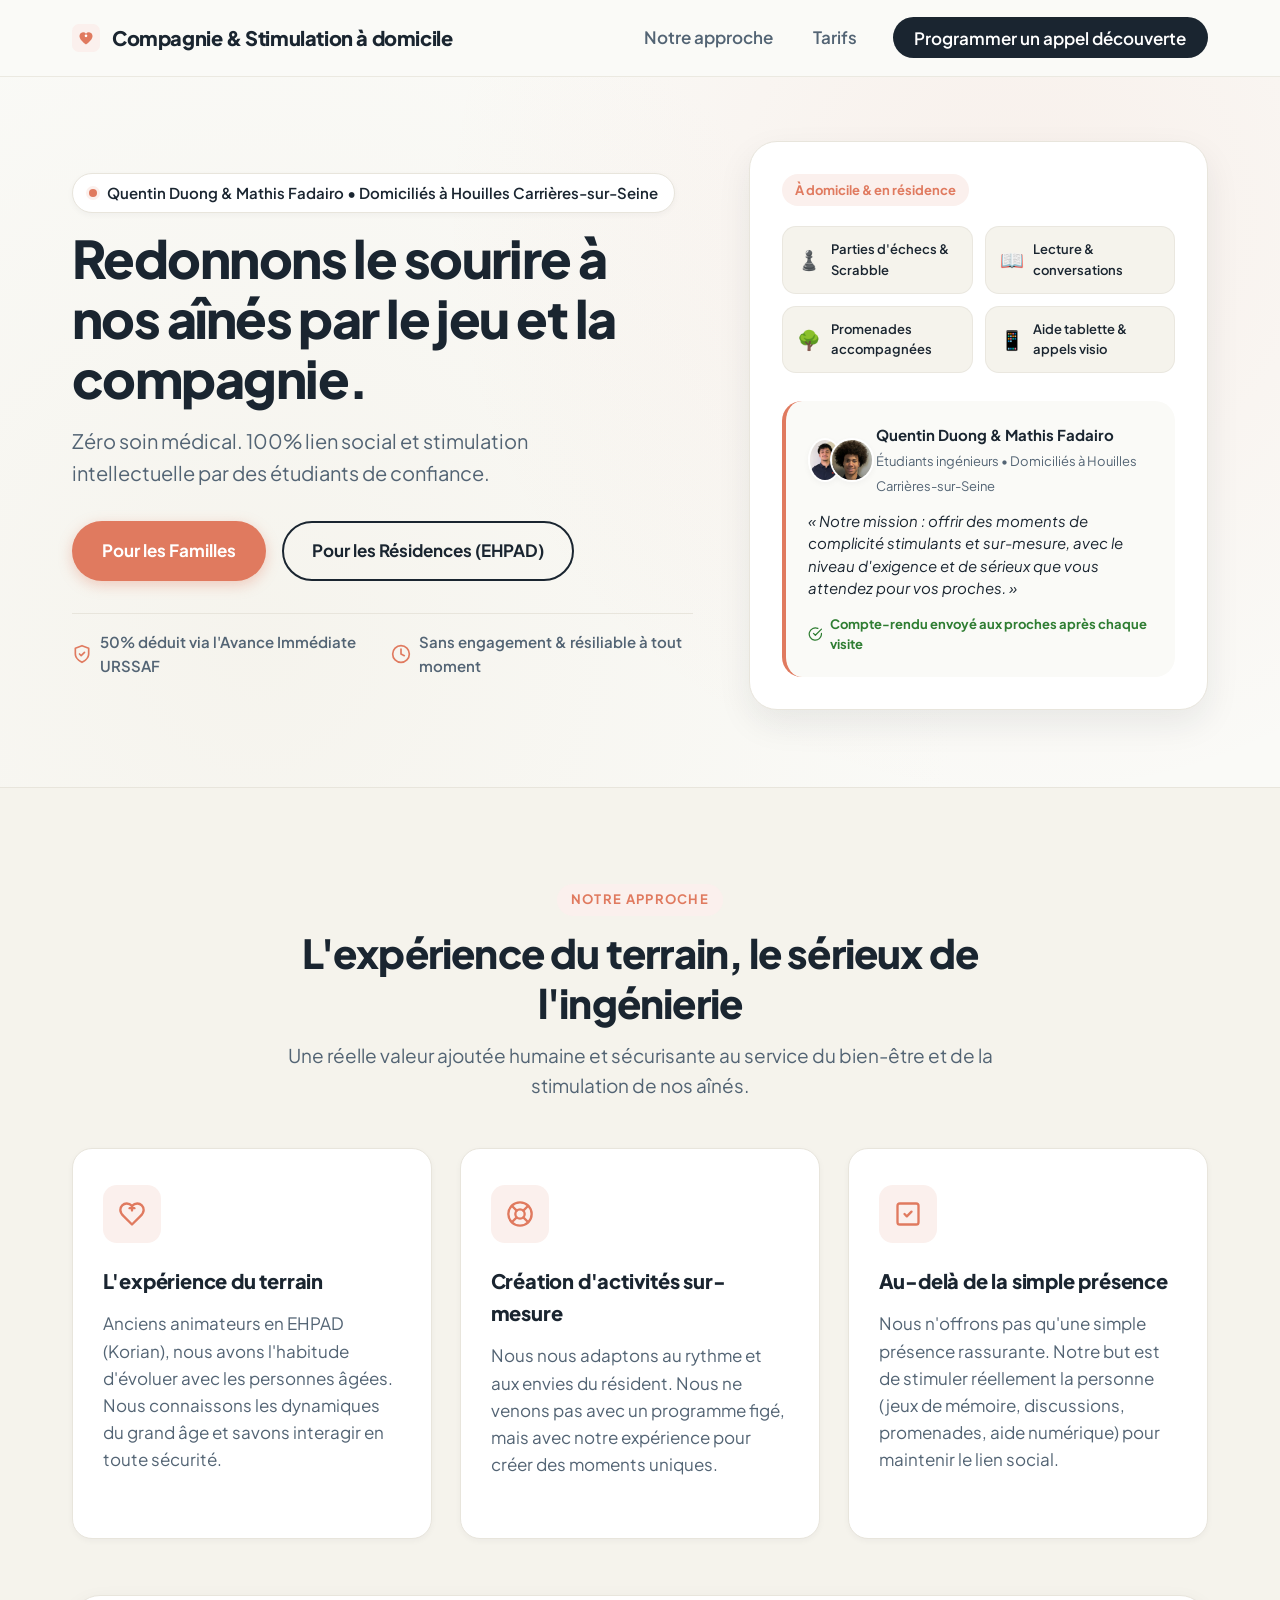
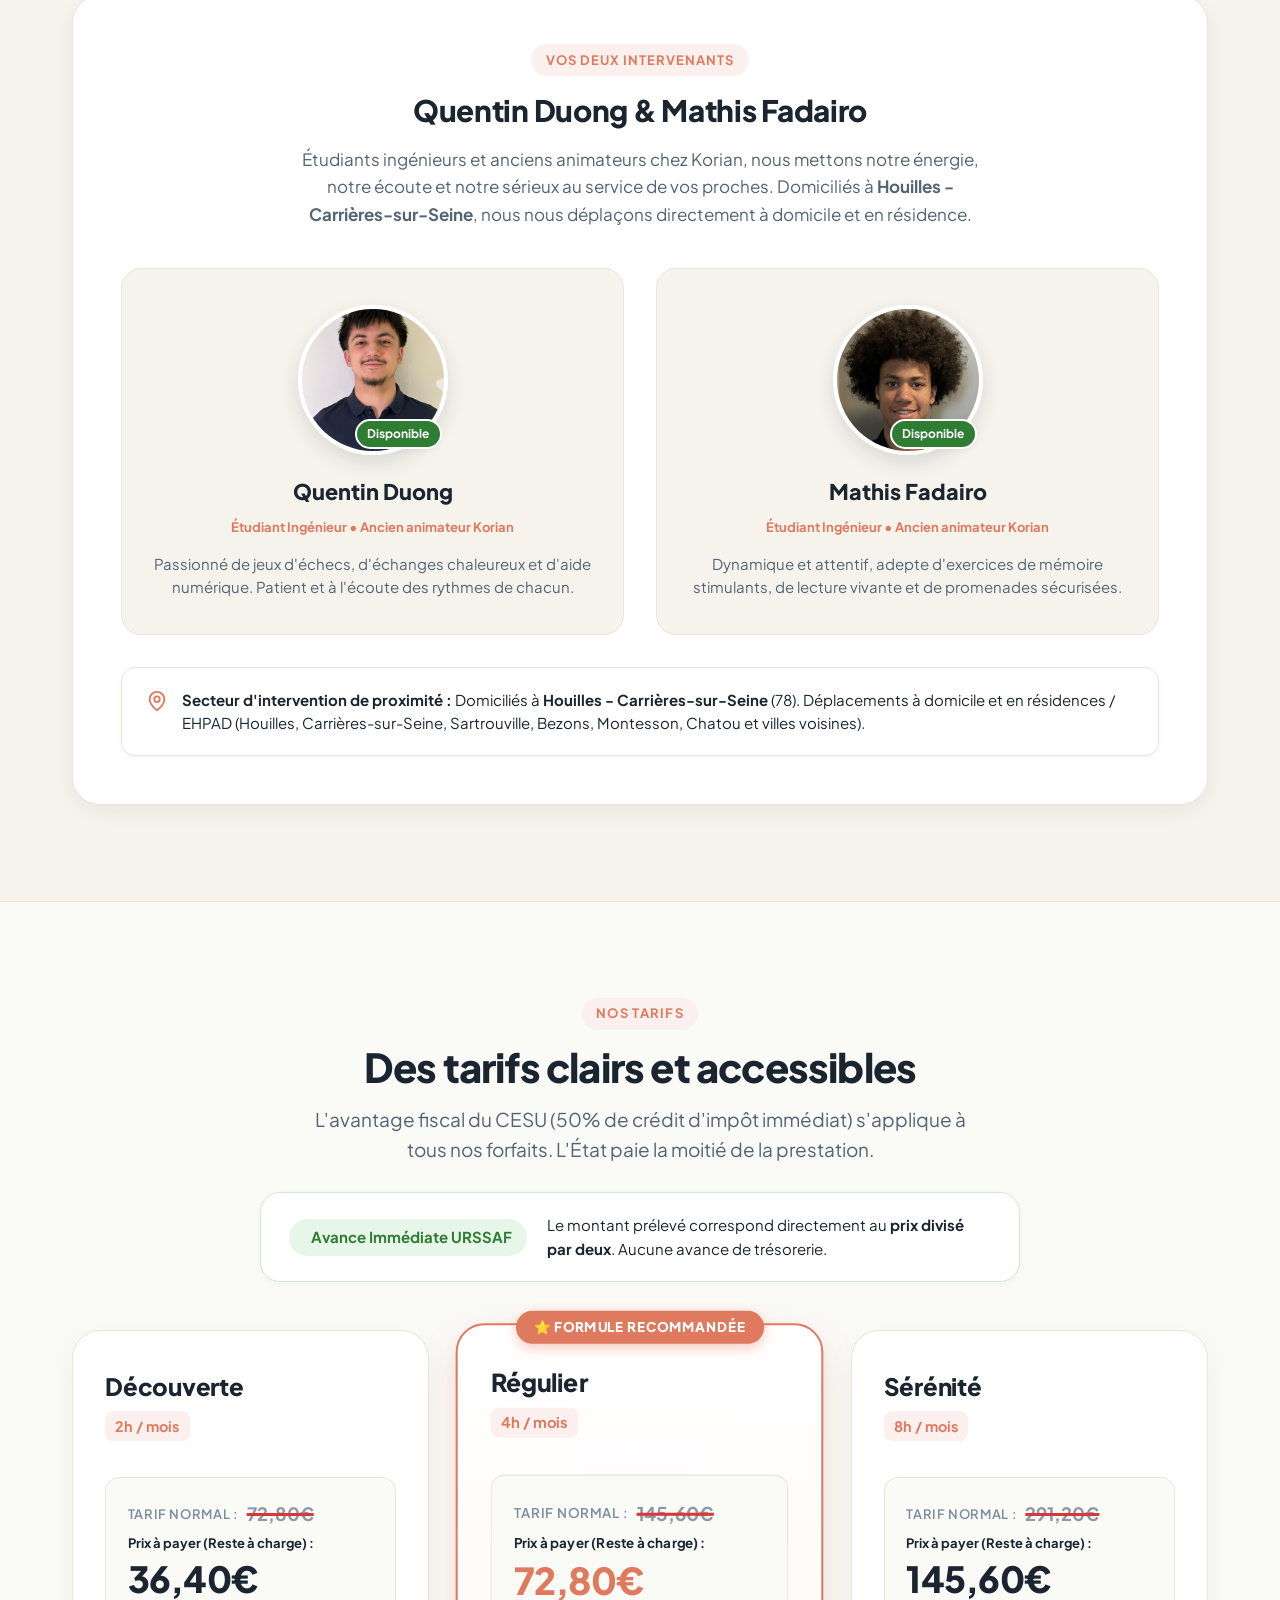
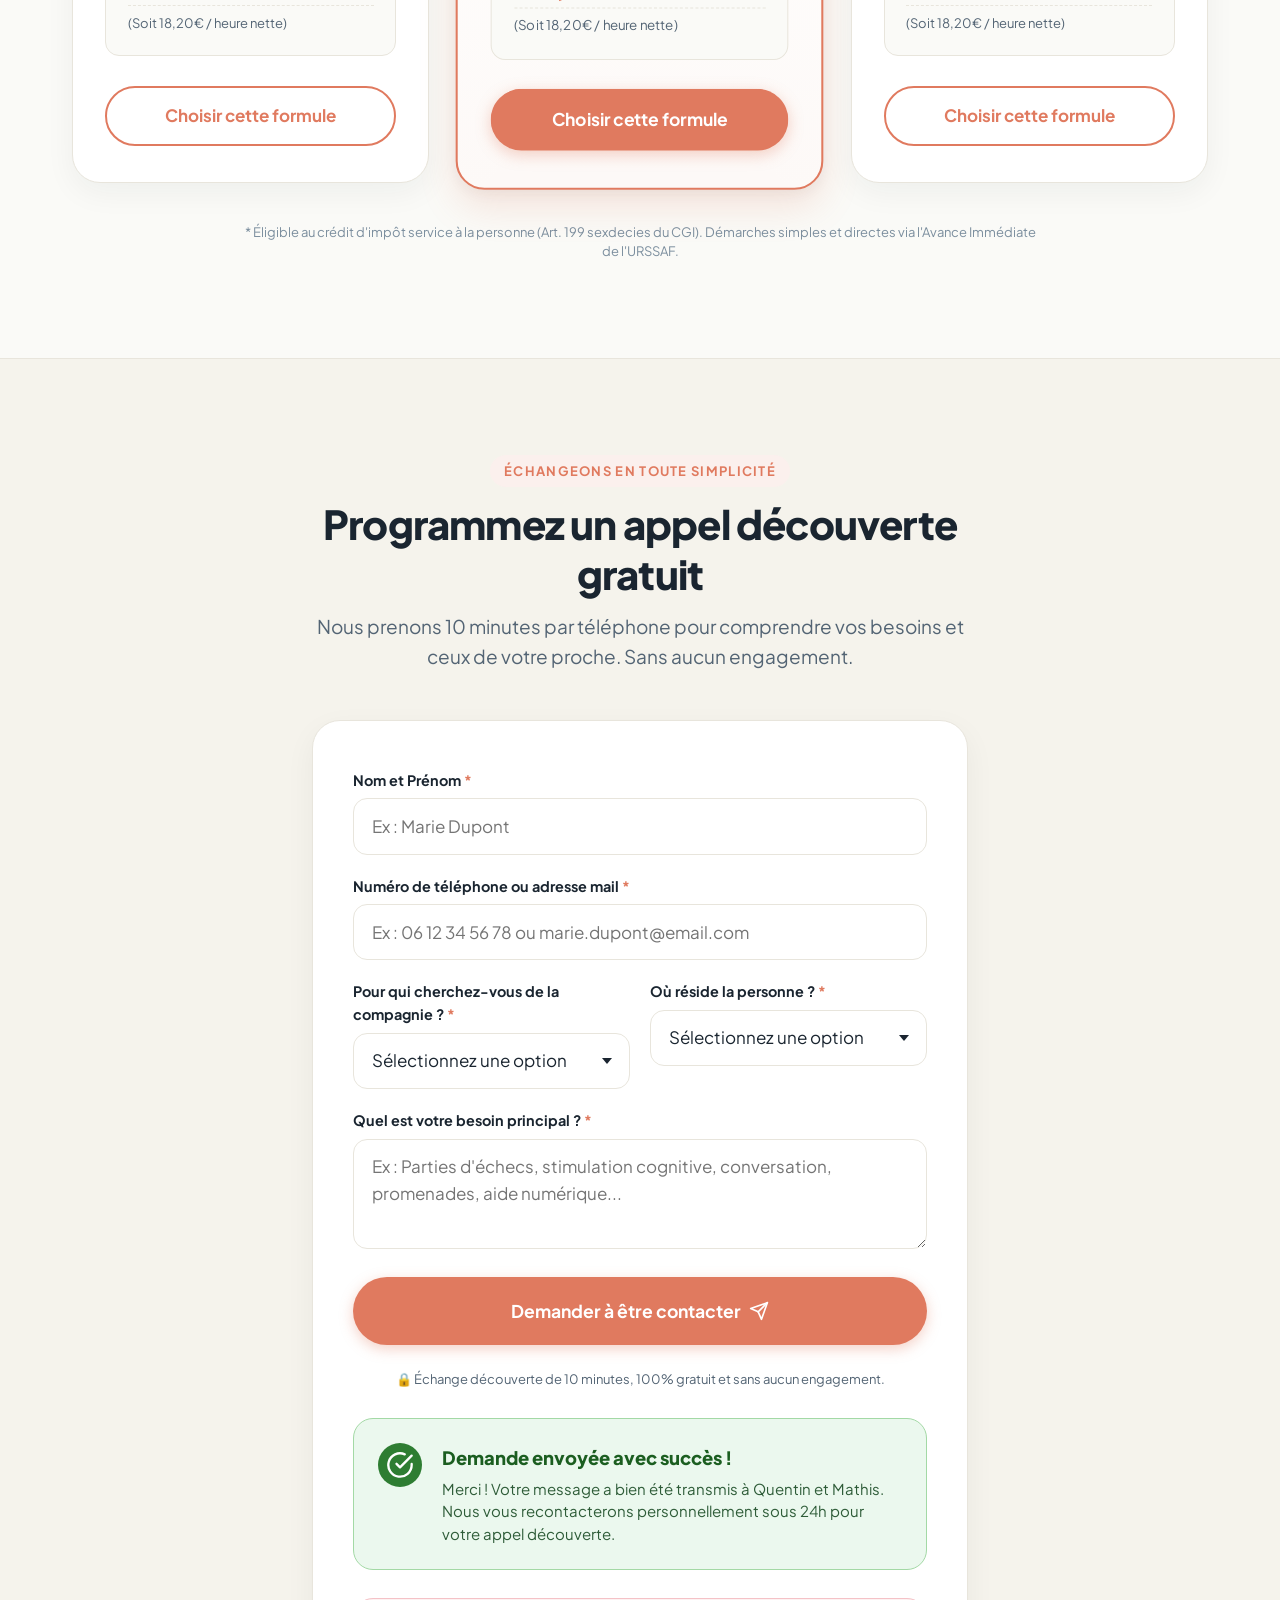
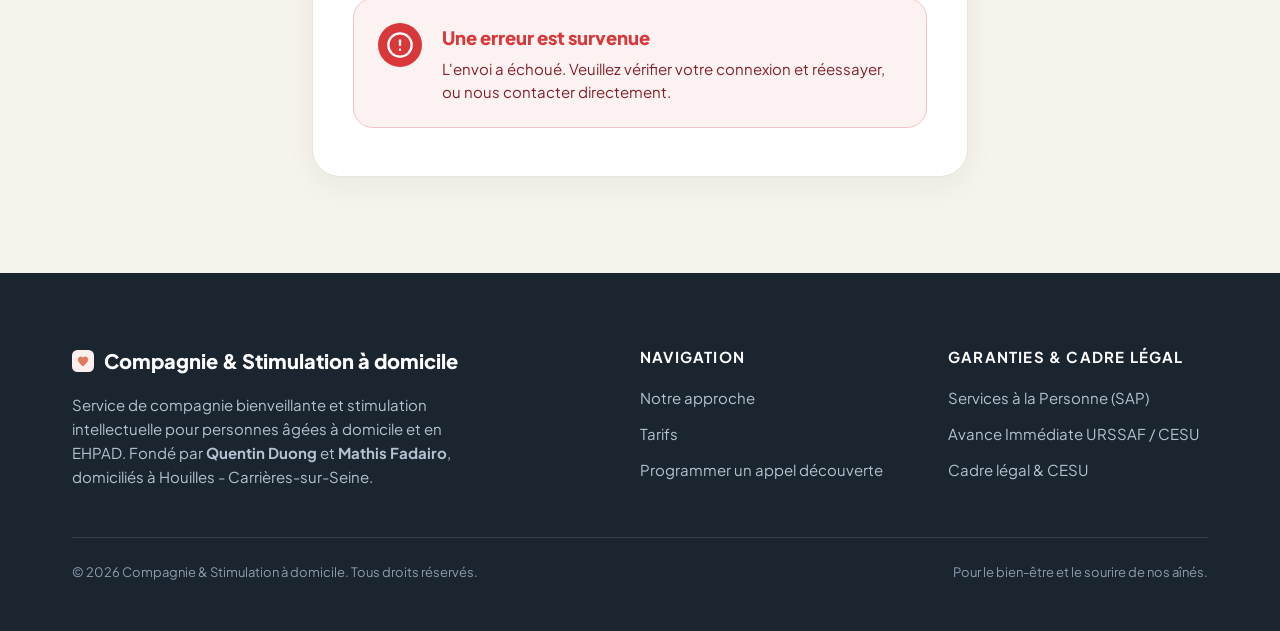
==== commit 646e434b: "Connexion du formulaire à Web3Forms et gestion asynchrone des retours" ====
--- a/index.html
+++ b/index.html
@@ -366,18 +366,22 @@
         </div>
 
         <div class="contact-form-card">
-          <form id="contactForm" class="contact-form" novalidate>
+          <form id="contactForm" class="contact-form" action="https://api.web3forms.com/submit" method="POST" novalidate>
+            <!-- Web3Forms Hidden Configuration -->
+            <input type="hidden" name="access_key" value="993ae42f-c349-466c-bf14-c68140ee9088">
+            <input type="hidden" name="subject" value="Nouvelle demande de rappel - En Bonne Compagnie">
+
             <!-- Champ 1 : Nom et Prénom -->
             <div class="form-group">
               <label for="nomPrenom" class="form-label">Nom et Prénom <span class="required">*</span></label>
-              <input type="text" id="nomPrenom" name="nomPrenom" class="form-input" placeholder="Ex : Marie Dupont" required autocomplete="name">
+              <input type="text" id="nomPrenom" name="nom" class="form-input" placeholder="Ex : Marie Dupont" required autocomplete="name">
               <span class="field-error" id="nomPrenomError">Veuillez renseigner votre nom et prénom.</span>
             </div>
 
             <!-- Champ 2 : Téléphone ou Email -->
             <div class="form-group">
               <label for="contactMoyen" class="form-label">Numéro de téléphone ou adresse mail <span class="required">*</span></label>
-              <input type="text" id="contactMoyen" name="contactMoyen" class="form-input" placeholder="Ex : 06 12 34 56 78 ou marie.dupont@email.com" required>
+              <input type="text" id="contactMoyen" name="telephone" class="form-input" placeholder="Ex : 06 12 34 56 78 ou marie.dupont@email.com" required>
               <span class="field-error" id="contactMoyenError">Veuillez renseigner un numéro de téléphone ou une adresse email valide.</span>
             </div>
 
@@ -387,7 +391,7 @@
               <div class="form-group">
                 <label for="pourQui" class="form-label">Pour qui cherchez-vous de la compagnie ? <span class="required">*</span></label>
                 <div class="select-wrapper">
-                  <select id="pourQui" name="pourQui" class="form-select" required>
+                  <select id="pourQui" name="proche" class="form-select" required>
                     <option value="" disabled selected>Sélectionnez une option</option>
                     <option value="Mon père">Mon père</option>
                     <option value="Ma mère">Ma mère</option>
@@ -401,7 +405,7 @@
               <div class="form-group">
                 <label for="residence" class="form-label">Où réside la personne ? <span class="required">*</span></label>
                 <div class="select-wrapper">
-                  <select id="residence" name="residence" class="form-select" required>
+                  <select id="residence" name="lieu" class="form-select" required>
                     <option value="" disabled selected>Sélectionnez une option</option>
                     <option value="À domicile">À domicile</option>
                     <option value="En EHPAD ou Résidence">En EHPAD ou Résidence</option>
@@ -414,7 +418,7 @@
             <!-- Champ texte : Quel est votre besoin principal ? -->
             <div class="form-group">
               <label for="besoinPrincipal" class="form-label">Quel est votre besoin principal ? <span class="required">*</span></label>
-              <textarea id="besoinPrincipal" name="besoinPrincipal" class="form-textarea" rows="3" placeholder="Ex : Parties d'échecs, stimulation cognitive, conversation, promenades, aide numérique..." required></textarea>
+              <textarea id="besoinPrincipal" name="besoin" class="form-textarea" rows="3" placeholder="Ex : Parties d'échecs, stimulation cognitive, conversation, promenades, aide numérique..." required></textarea>
               <span class="field-error" id="besoinPrincipalError">Veuillez préciser votre besoin principal.</span>
             </div>
 
@@ -438,9 +442,22 @@
               <svg width="28" height="28" viewBox="0 0 24 24" fill="none" stroke="currentColor" stroke-width="2" stroke-linecap="round" stroke-linejoin="round"><path d="M22 11.08V12a10 10 0 1 1-5.93-9.14"></path><polyline points="22 4 12 14.01 9 11.01"></polyline></svg>
             </div>
             <div>
-              <h4 class="success-title">Demande prête à l'envoi !</h4>
+              <h4 class="success-title">Demande envoyée avec succès !</h4>
               <p class="success-desc">
-                Merci ! Vos informations ont bien été enregistrées. Votre client email s'est ouvert pour transmettre votre demande. Nous vous répondrons sous 24h.
+                Merci ! Votre message a bien été transmis à Quentin et Mathis. Nous vous recontacterons personnellement sous 24h pour votre appel découverte.
+              </p>
+            </div>
+          </div>
+
+          <!-- Error Alert Message -->
+          <div class="form-error-banner" id="formErrorMessage" role="alert" aria-live="polite" hidden>
+            <div class="error-icon-wrap">
+              <svg width="28" height="28" viewBox="0 0 24 24" fill="none" stroke="currentColor" stroke-width="2" stroke-linecap="round" stroke-linejoin="round"><circle cx="12" cy="12" r="10"></circle><line x1="12" y1="8" x2="12" y2="12"></line><line x1="12" y1="16" x2="12.01" y2="16"></line></svg>
+            </div>
+            <div>
+              <h4 class="error-title">Une erreur est survenue</h4>
+              <p class="error-desc" id="formErrorText">
+                L'envoi a échoué. Veuillez vérifier votre connexion et réessayer, ou nous contacter directement.
               </p>
             </div>
           </div>
--- a/style.css
+++ b/style.css
@@ -1382,6 +1382,44 @@
   line-height: 1.5;
 }
 
+/* Error Confirmation Banner */
+.form-error-banner {
+  margin-top: 1.75rem;
+  background-color: var(--color-error-bg);
+  border: 1.5px solid #F5C2C7;
+  border-radius: var(--radius-lg);
+  padding: 1.5rem;
+  display: flex;
+  gap: 1.25rem;
+  align-items: flex-start;
+  animation: fadeIn 0.4s ease-out;
+}
+
+.error-icon-wrap {
+  width: 44px;
+  height: 44px;
+  border-radius: 50%;
+  background-color: var(--color-error);
+  color: #FFFFFF;
+  display: flex;
+  align-items: center;
+  justify-content: center;
+  flex-shrink: 0;
+}
+
+.error-title {
+  font-size: 1.15rem;
+  font-weight: 800;
+  color: var(--color-error);
+  margin-bottom: 0.35rem;
+}
+
+.error-desc {
+  font-size: var(--font-size-sm);
+  color: #842029;
+  line-height: 1.5;
+}
+
 /* --------------------------------------------------------------------------
    10. Footer
    -------------------------------------------------------------------------- */
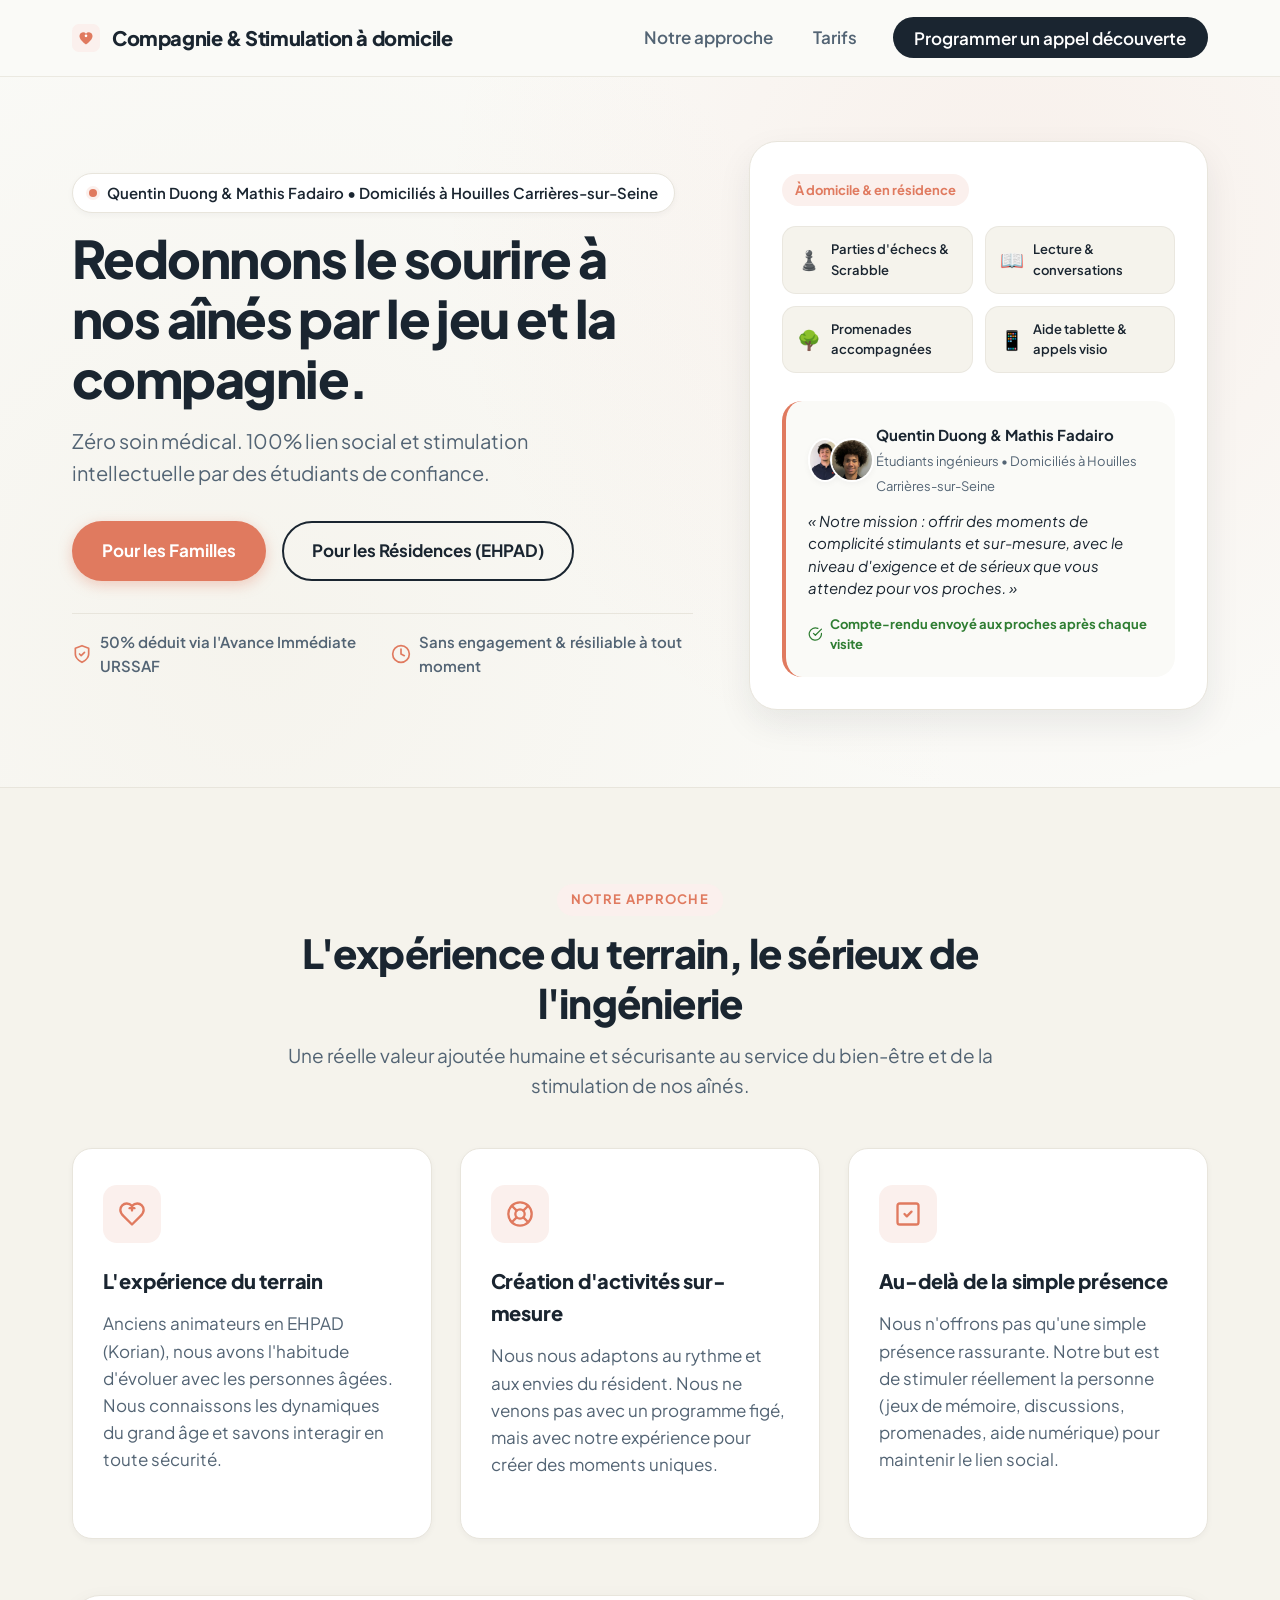
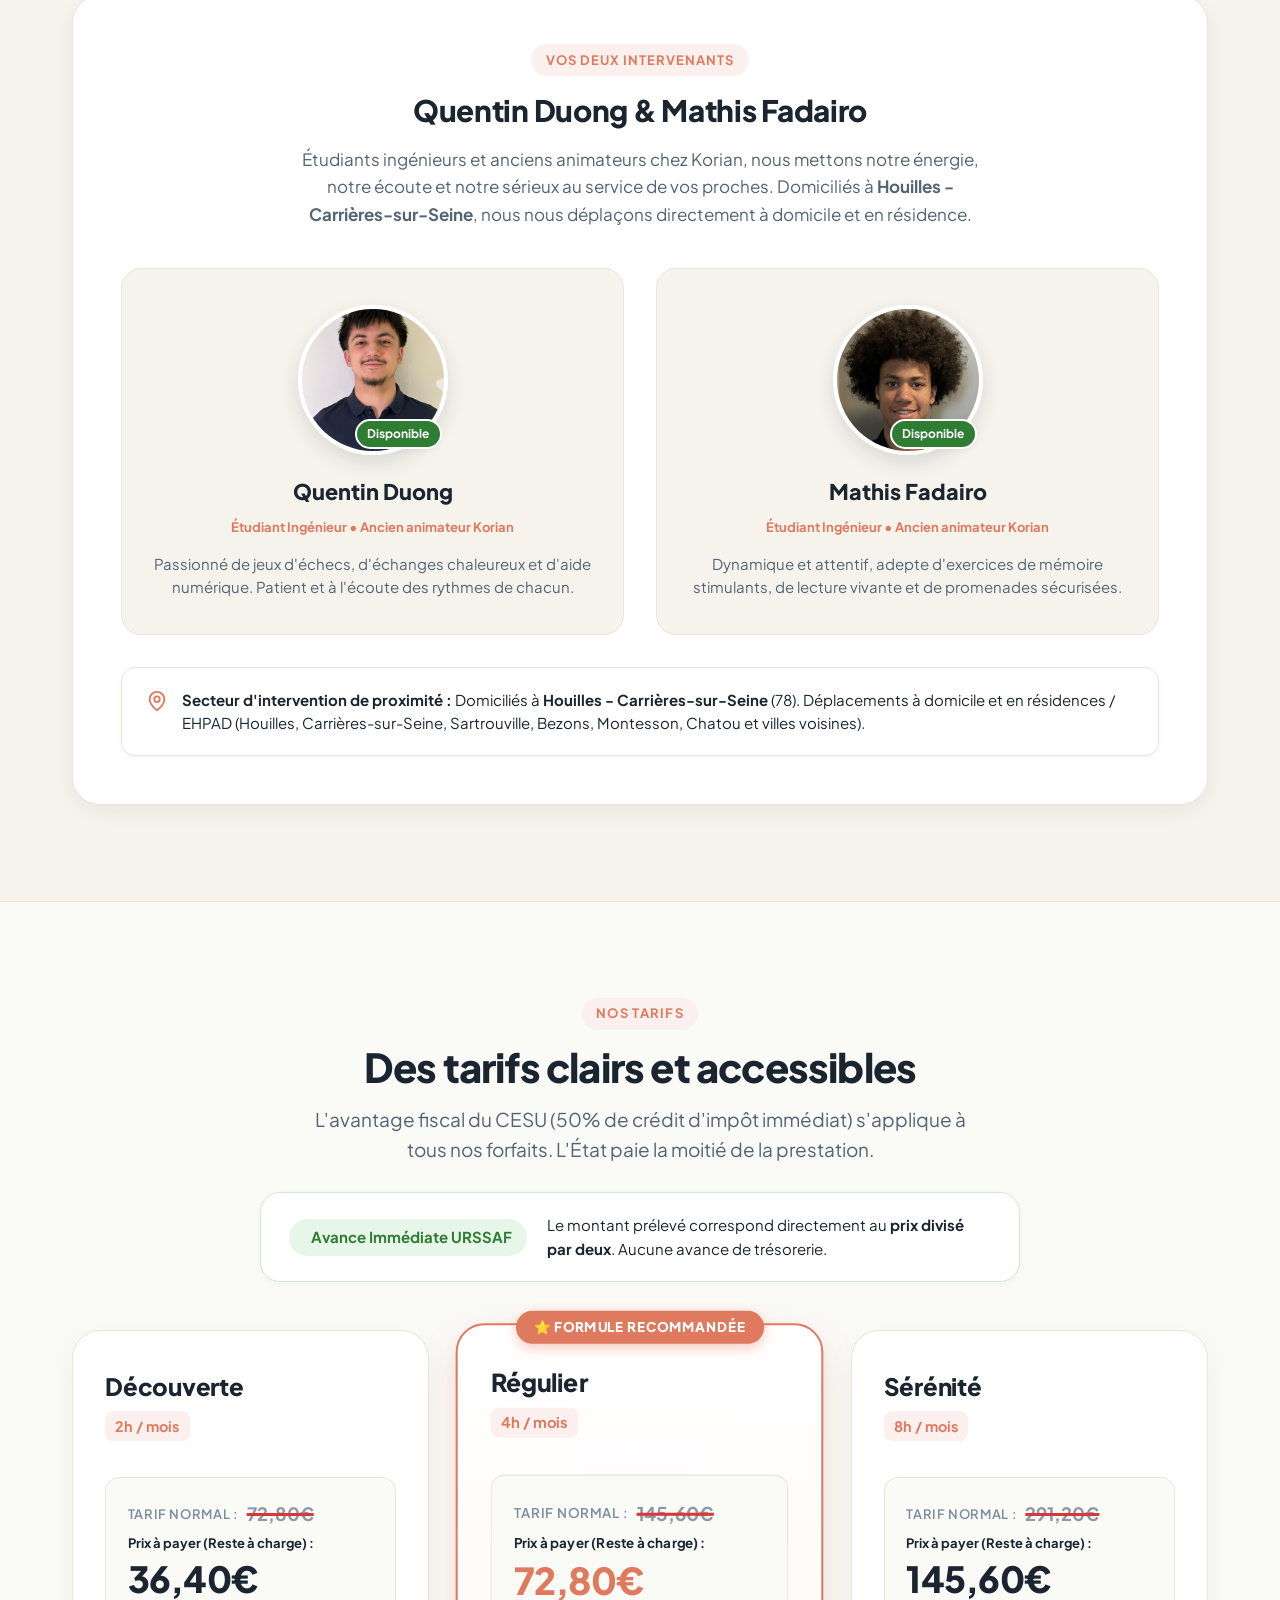
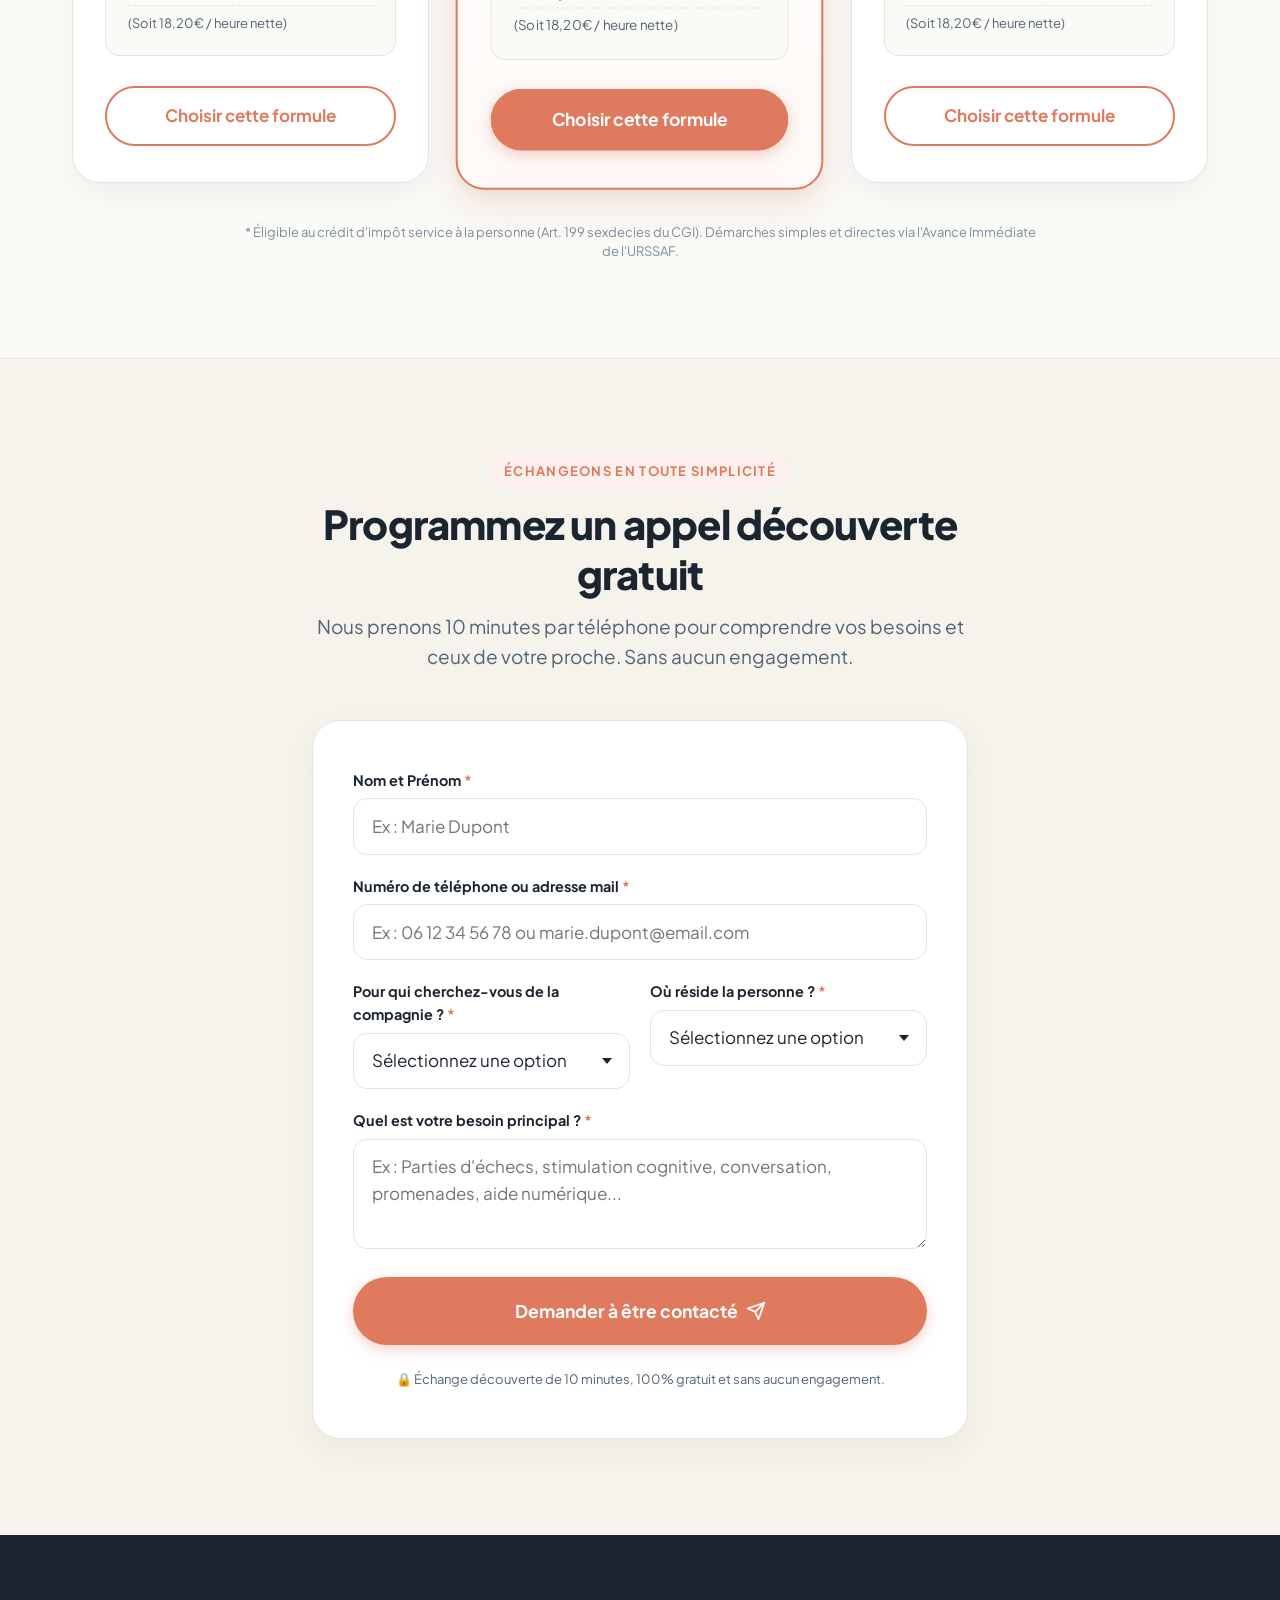
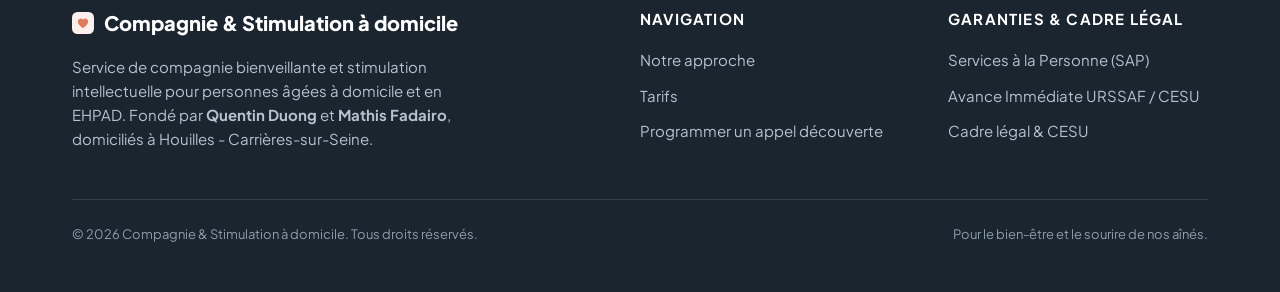
==== commit 64d4d6c3: "Fix affichage bandeaux statut et orthographe bouton" ====
--- a/index.html
+++ b/index.html
@@ -11,7 +11,7 @@
   <link rel="preconnect" href="https://fonts.gstatic.com" crossorigin>
   <link href="https://fonts.googleapis.com/css2?family=Plus+Jakarta+Sans:wght@400;500;600;700;800&display=swap" rel="stylesheet">
   
-  <link rel="stylesheet" href="style.css">
+  <link rel="stylesheet" href="style.css?v=3">
 </head>
 <body>
 
@@ -424,7 +424,7 @@
 
             <!-- Bouton de validation -->
             <button type="submit" class="btn btn-primary btn-block btn-submit" id="submitBtn">
-              <span class="btn-text">Demander à être contacter</span>
+              <span class="btn-text">Demander à être contacté</span>
               <svg width="20" height="20" viewBox="0 0 24 24" fill="none" stroke="currentColor" stroke-width="2" stroke-linecap="round" stroke-linejoin="round" class="btn-icon" aria-hidden="true">
                 <line x1="22" y1="2" x2="11" y2="13"></line>
                 <polygon points="22 2 15 22 11 13 2 9 22 2"></polygon>
@@ -535,6 +535,6 @@
     </div>
   </dialog>
 
-  <script src="script.js"></script>
+  <script src="script.js?v=3"></script>
 </body>
 </html>
--- a/style.css
+++ b/style.css
@@ -88,6 +88,10 @@
   padding: 0;
 }
 
+[hidden] {
+  display: none !important;
+}
+
 html {
   font-family: var(--font-family-base);
   font-size: 16px;
@@ -1345,6 +1349,11 @@
 }
 
 /* Success Confirmation Banner */
+.form-success-banner[hidden],
+.form-error-banner[hidden] {
+  display: none !important;
+}
+
 .form-success-banner {
   margin-top: 1.75rem;
   background-color: #EBF8EE;
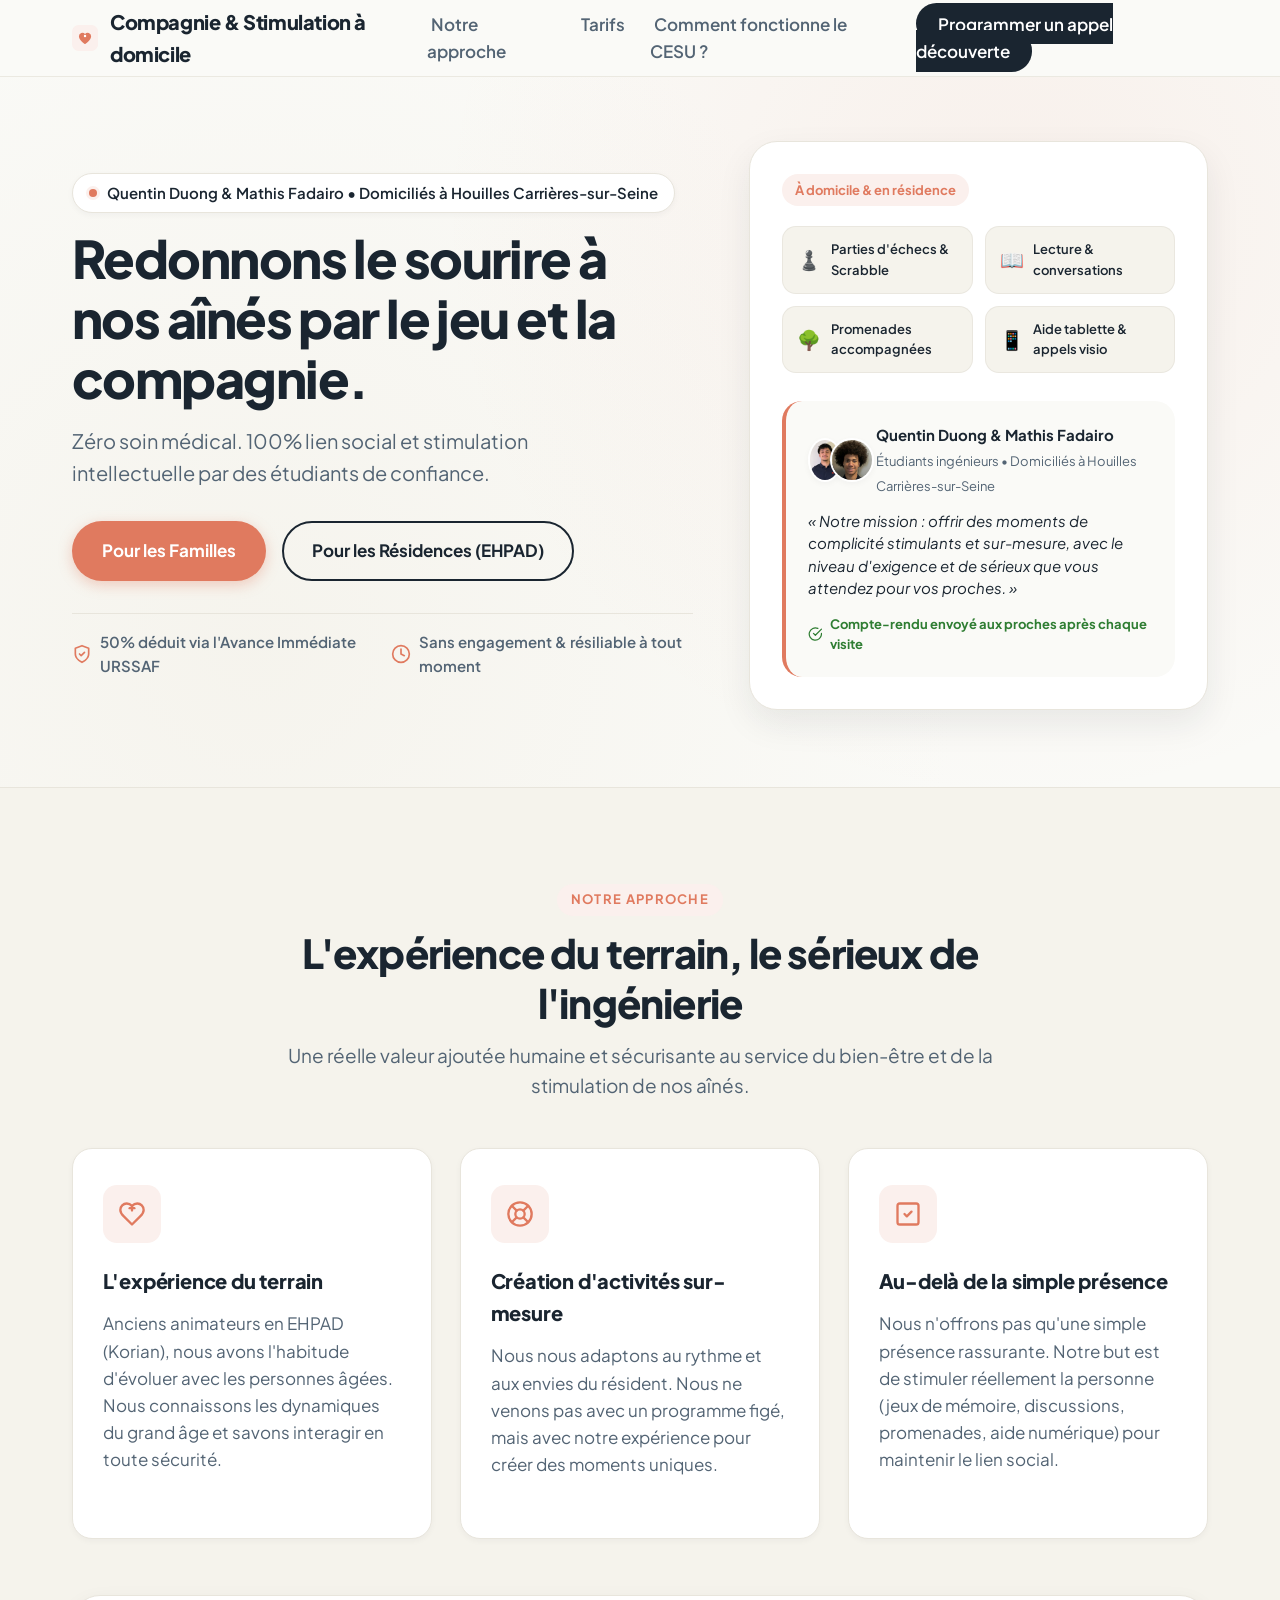
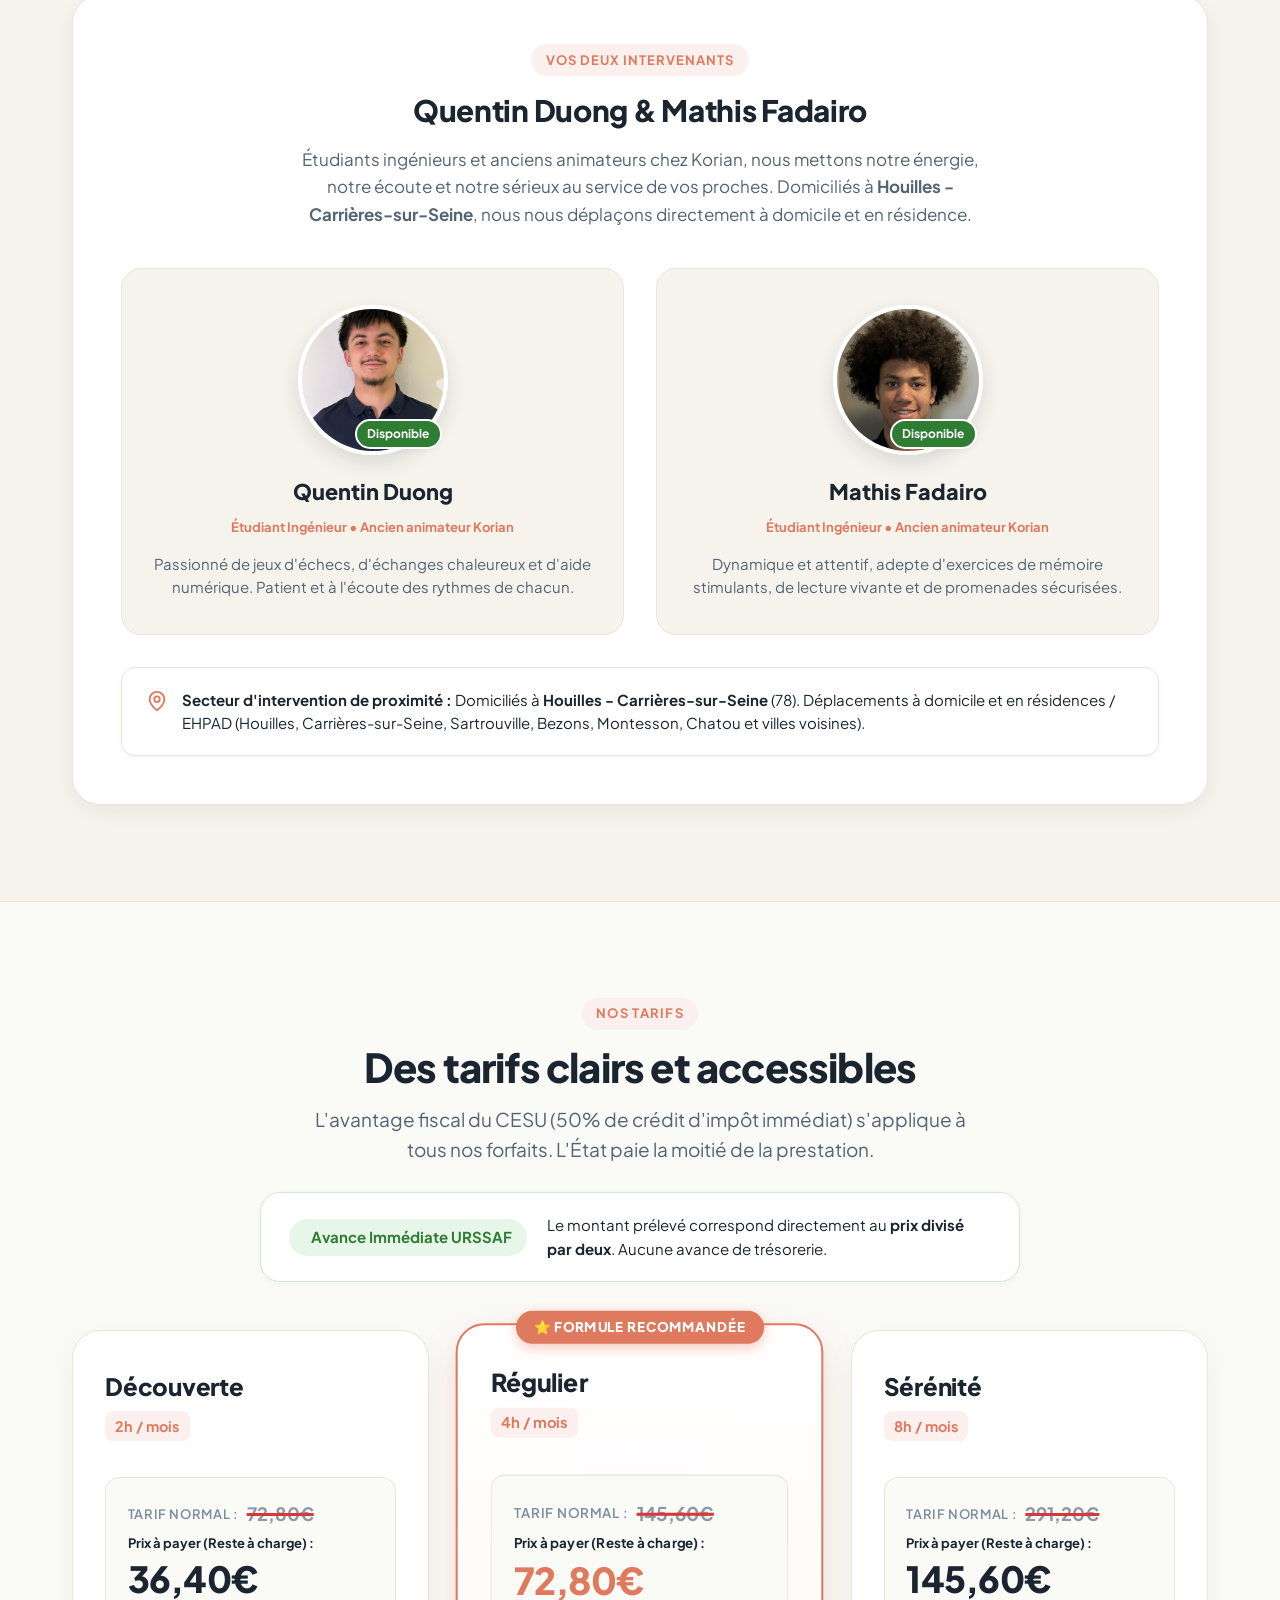
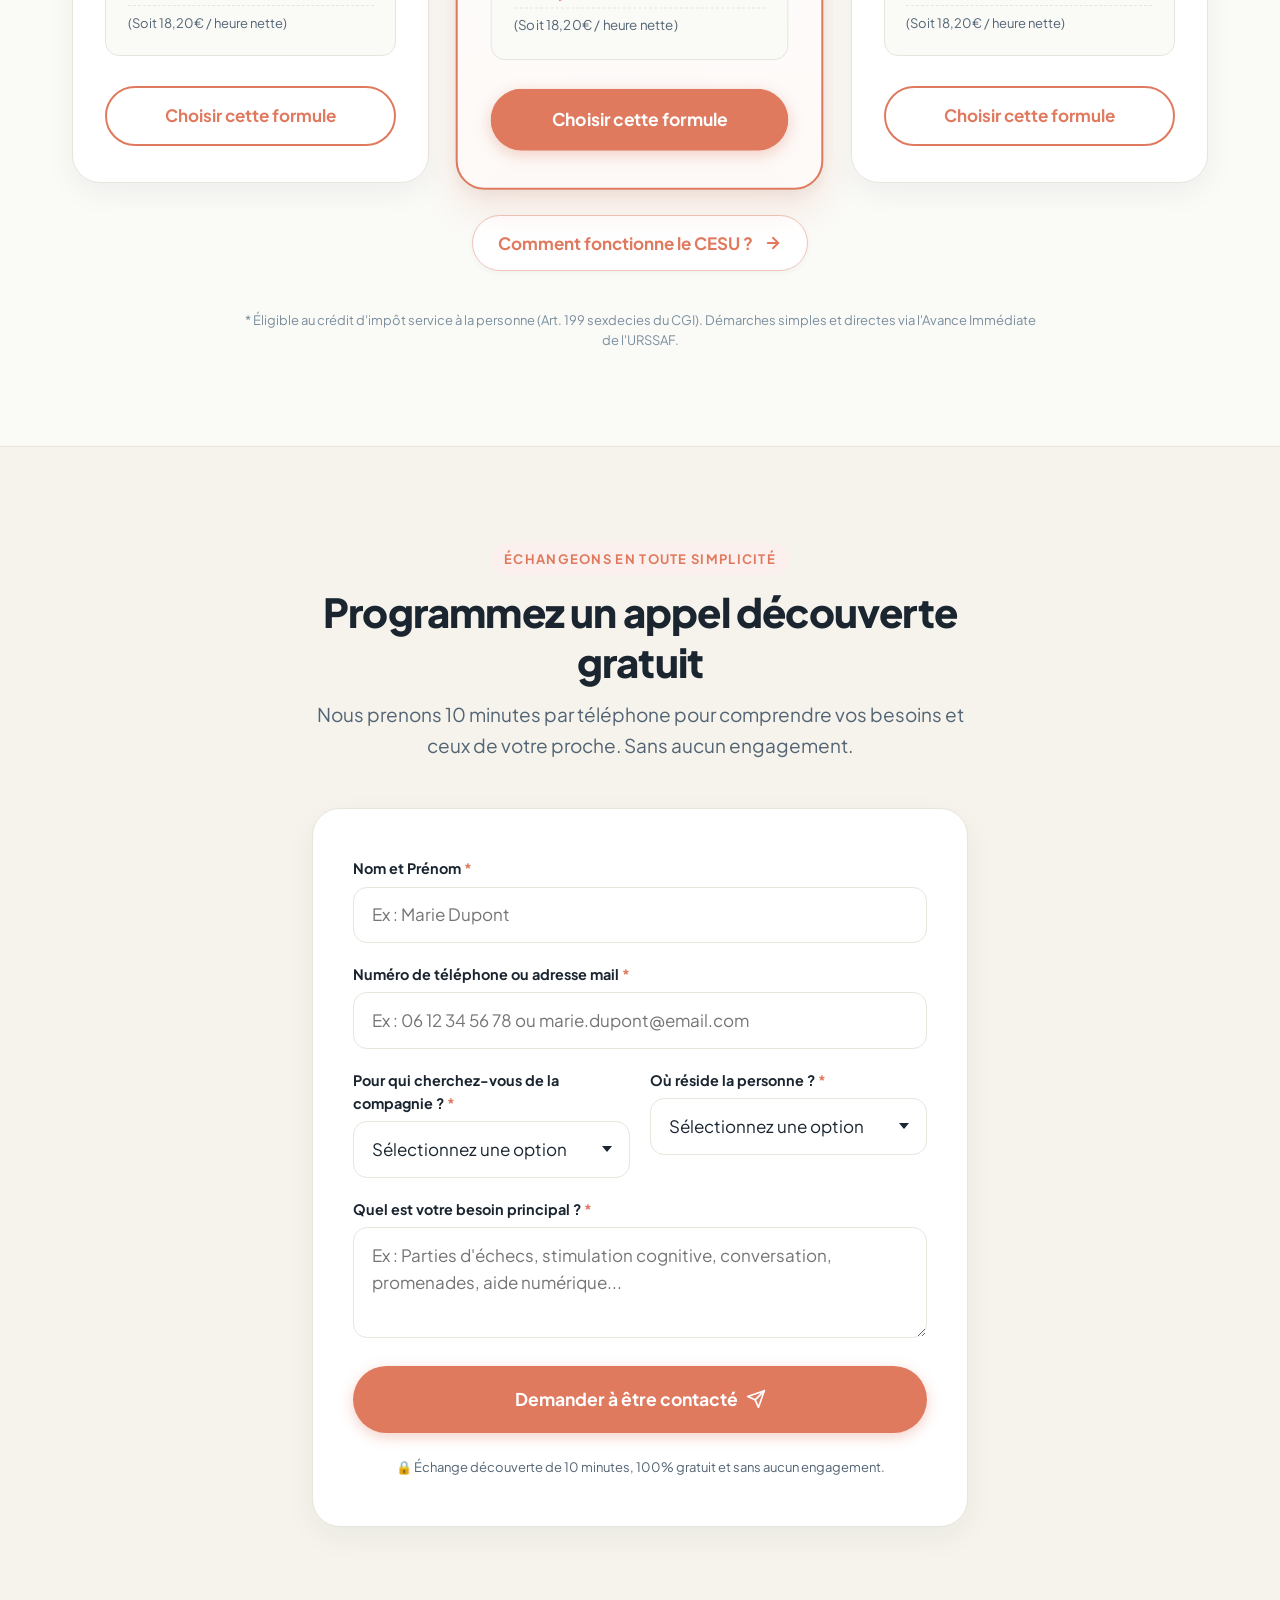
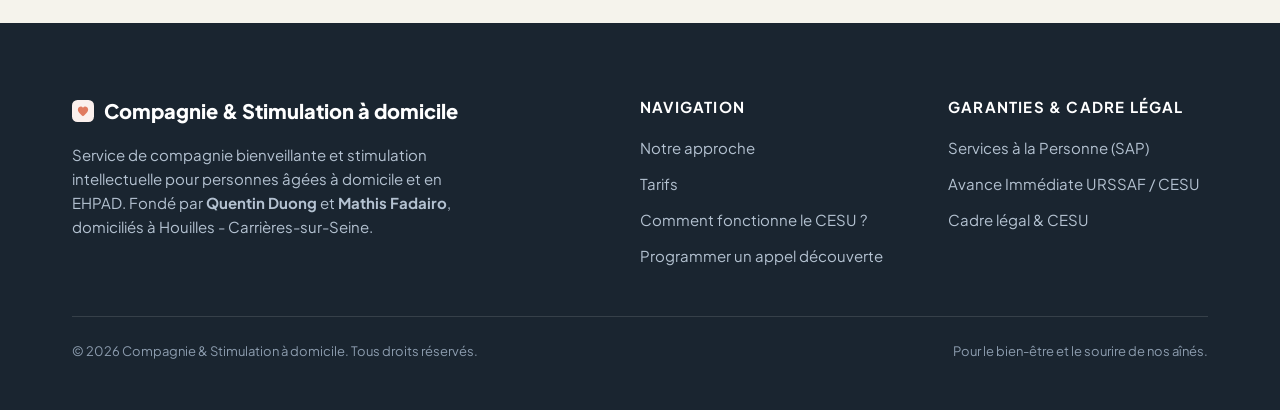
==== commit ca04d899: "Création de la page cesu.html et ajout des liens explicatifs" ====
--- a/index.html
+++ b/index.html
@@ -34,6 +34,7 @@
         <ul class="nav-links">
           <li><a href="#approche" class="nav-link">Notre approche</a></li>
           <li><a href="#tarifs" class="nav-link">Tarifs</a></li>
+          <li><a href="cesu.html" class="nav-link">Comment fonctionne le CESU ?</a></li>
           <li><a href="#contact" class="nav-link nav-link-cta">Programmer un appel découverte</a></li>
         </ul>
       </nav>
@@ -344,6 +345,17 @@
               <a href="#contact" class="btn btn-outline btn-block select-plan-btn" data-plan="Sérénité (8h/mois)">Choisir cette formule</a>
             </div>
           </div>
+        </div>
+
+        <!-- Lien explicatif vers cesu.html -->
+        <div class="cesu-link-wrapper text-center">
+          <a href="cesu.html" class="cesu-explainer-link">
+            <span>Comment fonctionne le CESU ?</span>
+            <svg width="18" height="18" viewBox="0 0 24 24" fill="none" stroke="currentColor" stroke-width="2.5" stroke-linecap="round" stroke-linejoin="round" aria-hidden="true">
+              <line x1="5" y1="12" x2="19" y2="12"></line>
+              <polyline points="12 5 19 12 12 19"></polyline>
+            </svg>
+          </a>
         </div>
 
         <div class="pricing-footnote">
@@ -490,6 +502,7 @@
           <ul class="footer-links">
             <li><a href="#approche">Notre approche</a></li>
             <li><a href="#tarifs">Tarifs</a></li>
+            <li><a href="cesu.html">Comment fonctionne le CESU ?</a></li>
             <li><a href="#contact">Programmer un appel découverte</a></li>
           </ul>
         </div>
--- a/style.css
+++ b/style.css
@@ -355,7 +355,7 @@
 .nav-links {
   display: flex;
   align-items: center;
-  gap: 2rem;
+  gap: 1.5rem;
 }
 
 .nav-link {
@@ -426,7 +426,7 @@
   transition: transform var(--transition-fast), opacity var(--transition-fast);
 }
 
-@media (max-width: 992px) {
+@media (max-width: 1080px) {
   .nav-toggle {
     display: flex;
   }
@@ -1590,3 +1590,314 @@
   color: var(--color-text-muted);
   line-height: 1.6;
 }
+
+/* --------------------------------------------------------------------------
+   12. CESU Page & Explainer Link Styles
+   -------------------------------------------------------------------------- */
+/* Link below pricing cards on index.html */
+.cesu-link-wrapper {
+  margin-top: 2rem;
+  margin-bottom: 0.75rem;
+}
+
+.cesu-explainer-link {
+  display: inline-flex;
+  align-items: center;
+  gap: 0.65rem;
+  font-weight: 700;
+  font-size: var(--font-size-base);
+  color: var(--color-primary);
+  background-color: #FFFFFF;
+  padding: 0.85rem 1.6rem;
+  border-radius: var(--radius-full);
+  border: 1.5px solid var(--color-primary-border);
+  box-shadow: var(--shadow-sm);
+  transition: all var(--transition-normal);
+}
+
+.cesu-explainer-link:hover {
+  background-color: var(--color-primary);
+  color: #FFFFFF;
+  transform: translateY(-2px);
+  box-shadow: 0 8px 22px rgba(224, 122, 95, 0.28);
+  border-color: var(--color-primary);
+}
+
+.cesu-explainer-link svg {
+  transition: transform var(--transition-fast);
+}
+
+.cesu-explainer-link:hover svg {
+  transform: translateX(4px);
+}
+
+/* CESU Hero Section */
+.cesu-hero-section {
+  padding-top: clamp(3rem, 6vw, 5rem);
+  padding-bottom: clamp(2.5rem, 5vw, 4rem);
+  background: radial-gradient(circle at 50% 10%, rgba(224, 122, 95, 0.08) 0%, transparent 60%),
+              radial-gradient(circle at 80% 90%, rgba(245, 243, 236, 0.8) 0%, transparent 50%);
+}
+
+.cesu-hero-title {
+  font-size: clamp(2rem, 4.5vw, 2.85rem);
+  font-weight: 800;
+  color: var(--color-navy);
+  line-height: 1.2;
+  letter-spacing: -0.02em;
+  margin-bottom: var(--space-md);
+  max-width: 840px;
+  margin-left: auto;
+  margin-right: auto;
+}
+
+.cesu-hero-subtitle {
+  font-size: clamp(1.1rem, 2vw, 1.25rem);
+  color: var(--color-text-muted);
+  line-height: 1.6;
+  max-width: 660px;
+  margin: 0 auto 2.25rem;
+}
+
+.cesu-summary-bar {
+  display: flex;
+  flex-direction: column;
+  gap: 0.85rem;
+  align-items: center;
+  justify-content: center;
+}
+
+@media (min-width: 680px) {
+  .cesu-summary-bar {
+    flex-direction: row;
+    flex-wrap: wrap;
+    gap: 1.25rem;
+  }
+}
+
+.summary-pill {
+  display: inline-flex;
+  align-items: center;
+  gap: 0.65rem;
+  background-color: #FFFFFF;
+  padding: 0.65rem 1.15rem;
+  border-radius: var(--radius-full);
+  border: 1px solid var(--color-border);
+  font-size: var(--font-size-sm);
+  color: var(--color-navy);
+  box-shadow: var(--shadow-sm);
+}
+
+.summary-icon {
+  font-size: 1.15rem;
+}
+
+/* Section 3 Étapes CESU */
+.section-cesu-steps {
+  background-color: var(--color-surface-soft);
+  border-top: 1px solid var(--color-border);
+  border-bottom: 1px solid var(--color-border);
+}
+
+.cesu-steps-grid {
+  display: grid;
+  grid-template-columns: 1fr;
+  gap: 2rem;
+}
+
+@media (min-width: 900px) {
+  .cesu-steps-grid {
+    grid-template-columns: repeat(3, 1fr);
+  }
+}
+
+.cesu-step-card {
+  background-color: var(--color-surface);
+  border-radius: var(--radius-xl);
+  padding: 2.25rem 1.85rem;
+  border: 1px solid var(--color-border);
+  box-shadow: var(--shadow-sm);
+  display: flex;
+  flex-direction: column;
+  transition: all var(--transition-normal);
+  position: relative;
+}
+
+.cesu-step-card:hover {
+  transform: translateY(-5px);
+  box-shadow: var(--shadow-lg);
+  border-color: var(--color-primary-border);
+}
+
+.cesu-step-card.featured-step {
+  border: 2px solid var(--color-primary);
+  box-shadow: var(--shadow-card);
+  background: linear-gradient(180deg, #FFFFFF 0%, #FDF9F7 100%);
+}
+
+.step-card-header {
+  display: flex;
+  align-items: center;
+  justify-content: space-between;
+  margin-bottom: 1.5rem;
+}
+
+.step-badge-num {
+  font-size: 1.6rem;
+  font-weight: 800;
+  color: var(--color-primary);
+  line-height: 1;
+}
+
+.step-icon-wrap {
+  width: 52px;
+  height: 52px;
+  border-radius: var(--radius-md);
+  background-color: var(--color-primary-light);
+  color: var(--color-primary);
+  display: flex;
+  align-items: center;
+  justify-content: center;
+}
+
+.step-title {
+  font-size: 1.25rem;
+  font-weight: 800;
+  color: var(--color-navy);
+  margin-bottom: 0.85rem;
+  line-height: 1.35;
+}
+
+.step-description {
+  font-size: var(--font-size-base);
+  color: var(--color-text-muted);
+  line-height: 1.6;
+  margin-bottom: 1.5rem;
+  flex-grow: 1;
+}
+
+.step-timing-pill {
+  font-size: var(--font-size-xs);
+  font-weight: 700;
+  color: var(--color-navy);
+  background-color: var(--color-surface-soft);
+  padding: 0.4rem 0.85rem;
+  border-radius: var(--radius-full);
+  align-self: flex-start;
+  border: 1px solid var(--color-border);
+}
+
+/* Encadré "Bon à savoir" */
+.section-bon-a-savoir {
+  background-color: var(--color-bg);
+}
+
+.bon-a-savoir-card {
+  background-color: var(--color-surface);
+  border-radius: var(--radius-xl);
+  padding: clamp(2rem, 4vw, 3.25rem);
+  border: 1px solid var(--color-border);
+  box-shadow: var(--shadow-md);
+  max-width: 980px;
+  margin: 0 auto;
+}
+
+.bon-a-savoir-header {
+  text-align: center;
+  margin-bottom: 2.5rem;
+}
+
+.bon-a-savoir-title {
+  font-size: clamp(1.6rem, 3.5vw, 2.15rem);
+  font-weight: 800;
+  color: var(--color-navy);
+  margin-top: 0.5rem;
+  margin-bottom: 0.5rem;
+}
+
+.bon-a-savoir-subtitle {
+  font-size: var(--font-size-md);
+  color: var(--color-text-muted);
+}
+
+.bon-a-savoir-grid {
+  display: grid;
+  grid-template-columns: 1fr;
+  gap: 1.5rem;
+}
+
+@media (min-width: 768px) {
+  .bon-a-savoir-grid {
+    grid-template-columns: repeat(3, 1fr);
+    gap: 1.75rem;
+  }
+}
+
+.bon-a-savoir-item {
+  display: flex;
+  flex-direction: column;
+  align-items: flex-start;
+  background-color: var(--color-surface-soft);
+  border-radius: var(--radius-lg);
+  padding: 1.75rem 1.5rem;
+  border: 1px solid var(--color-border);
+  transition: transform var(--transition-normal), box-shadow var(--transition-normal);
+}
+
+.bon-a-savoir-item:hover {
+  transform: translateY(-4px);
+  box-shadow: var(--shadow-md);
+  border-color: var(--color-primary-border);
+}
+
+.bon-icon-wrap {
+  width: 44px;
+  height: 44px;
+  border-radius: 50%;
+  background-color: var(--color-accent-green-bg);
+  color: var(--color-accent-green);
+  display: flex;
+  align-items: center;
+  justify-content: center;
+  margin-bottom: 1rem;
+  flex-shrink: 0;
+}
+
+.bon-item-title {
+  font-size: 1.1rem;
+  font-weight: 800;
+  color: var(--color-navy);
+  margin-bottom: 0.65rem;
+  line-height: 1.35;
+}
+
+.bon-item-text {
+  font-size: var(--font-size-sm);
+  color: var(--color-text-muted);
+  line-height: 1.55;
+}
+
+/* CESU CTA Box */
+.section-cesu-cta {
+  background-color: var(--color-surface-soft);
+  border-top: 1px solid var(--color-border);
+}
+
+.cesu-cta-box {
+  background-color: var(--color-surface);
+  border-radius: var(--radius-xl);
+  padding: clamp(2.5rem, 5vw, 3.5rem) clamp(1.5rem, 4vw, 3rem);
+  box-shadow: var(--shadow-card);
+  border: 1px solid var(--color-border);
+  max-width: 780px;
+  margin: 0 auto;
+  display: flex;
+  flex-direction: column;
+  align-items: center;
+}
+
+.cesu-cta-subtitle {
+  margin-top: 0.5rem;
+  margin-bottom: 2rem;
+  max-width: 600px;
+}
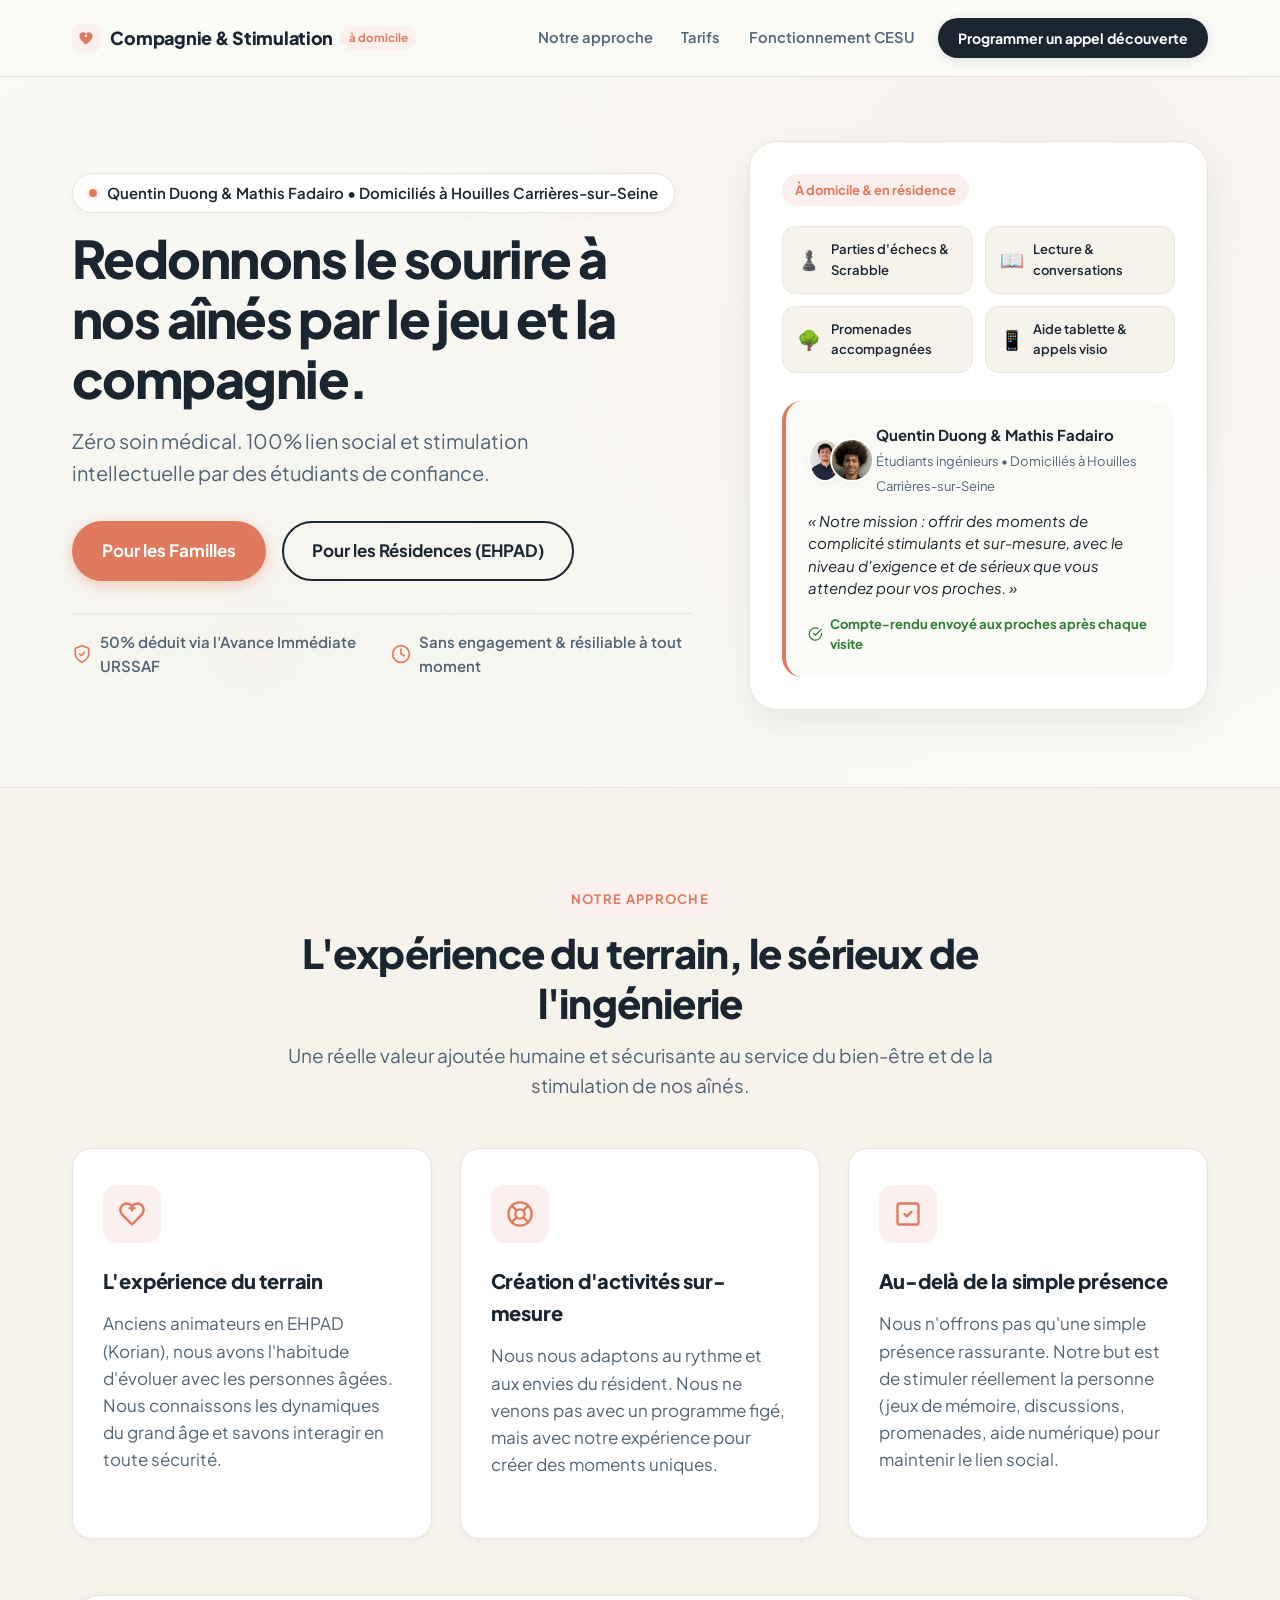
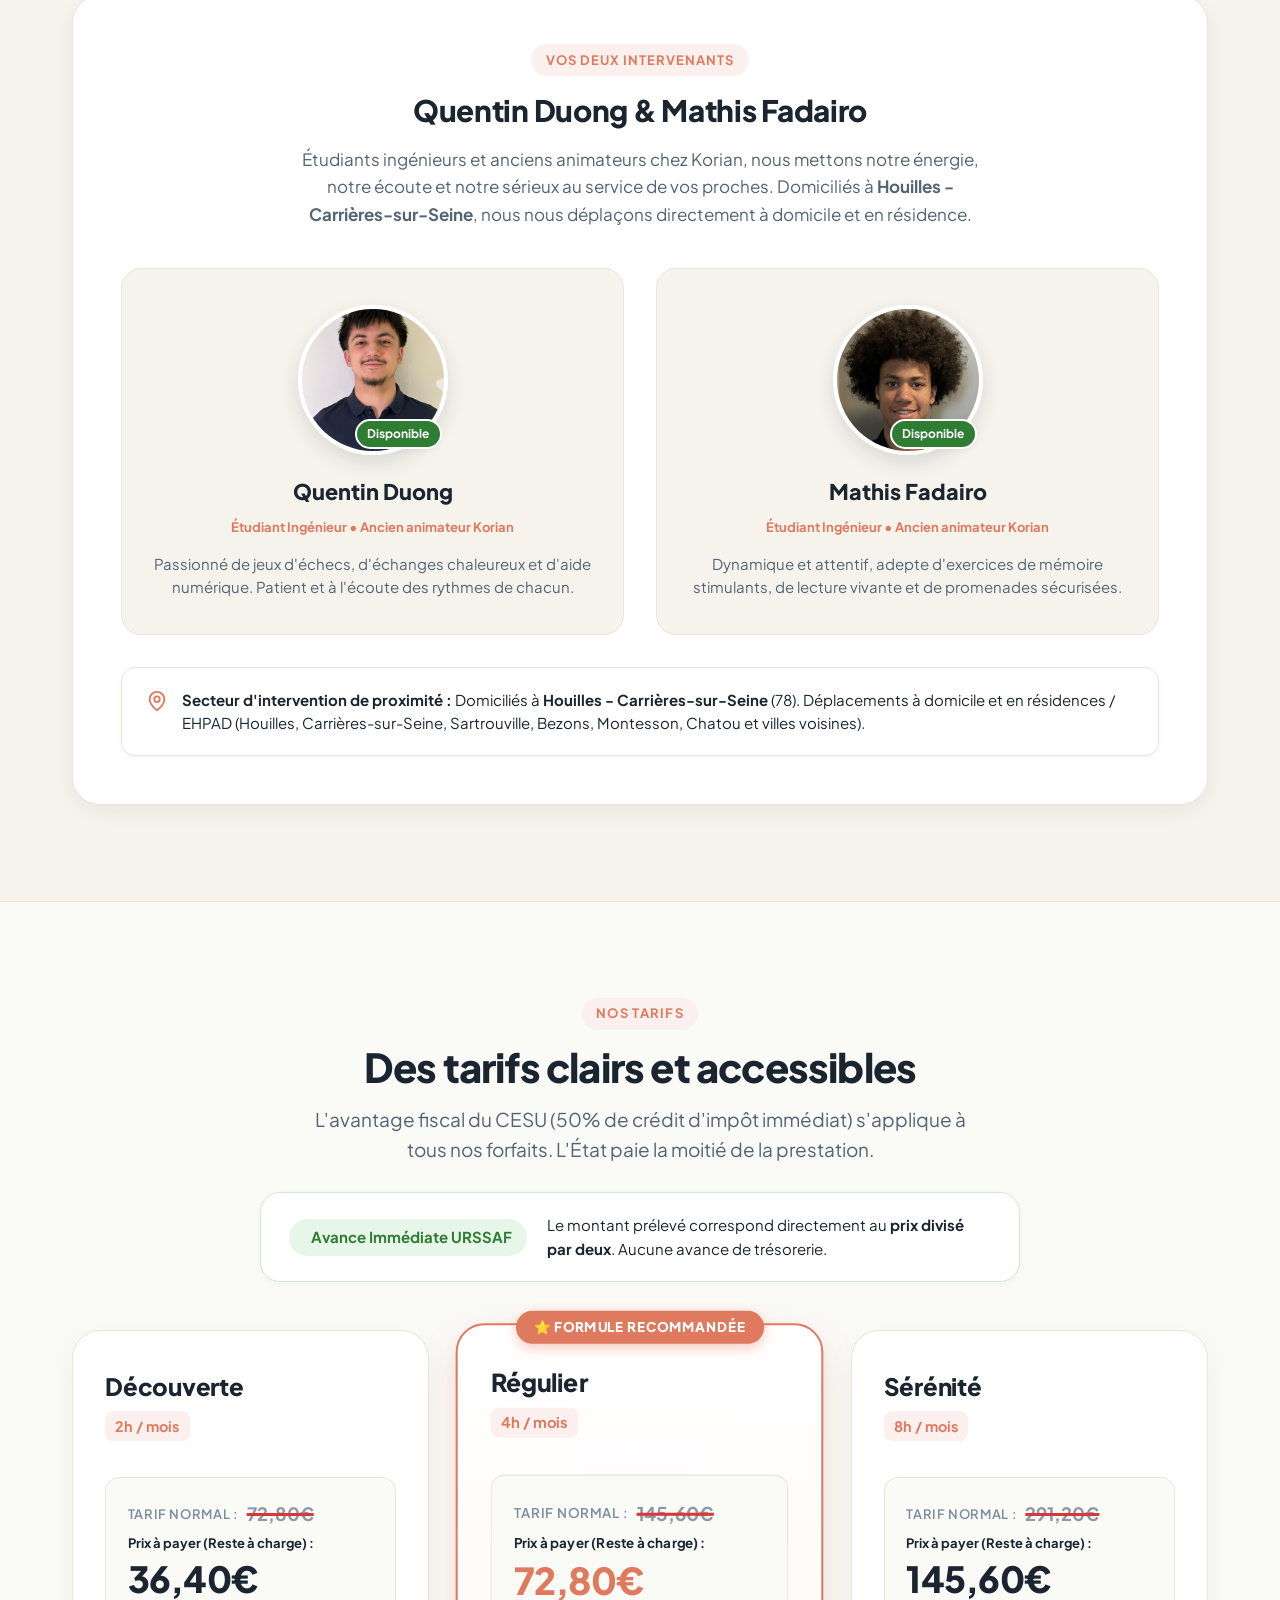
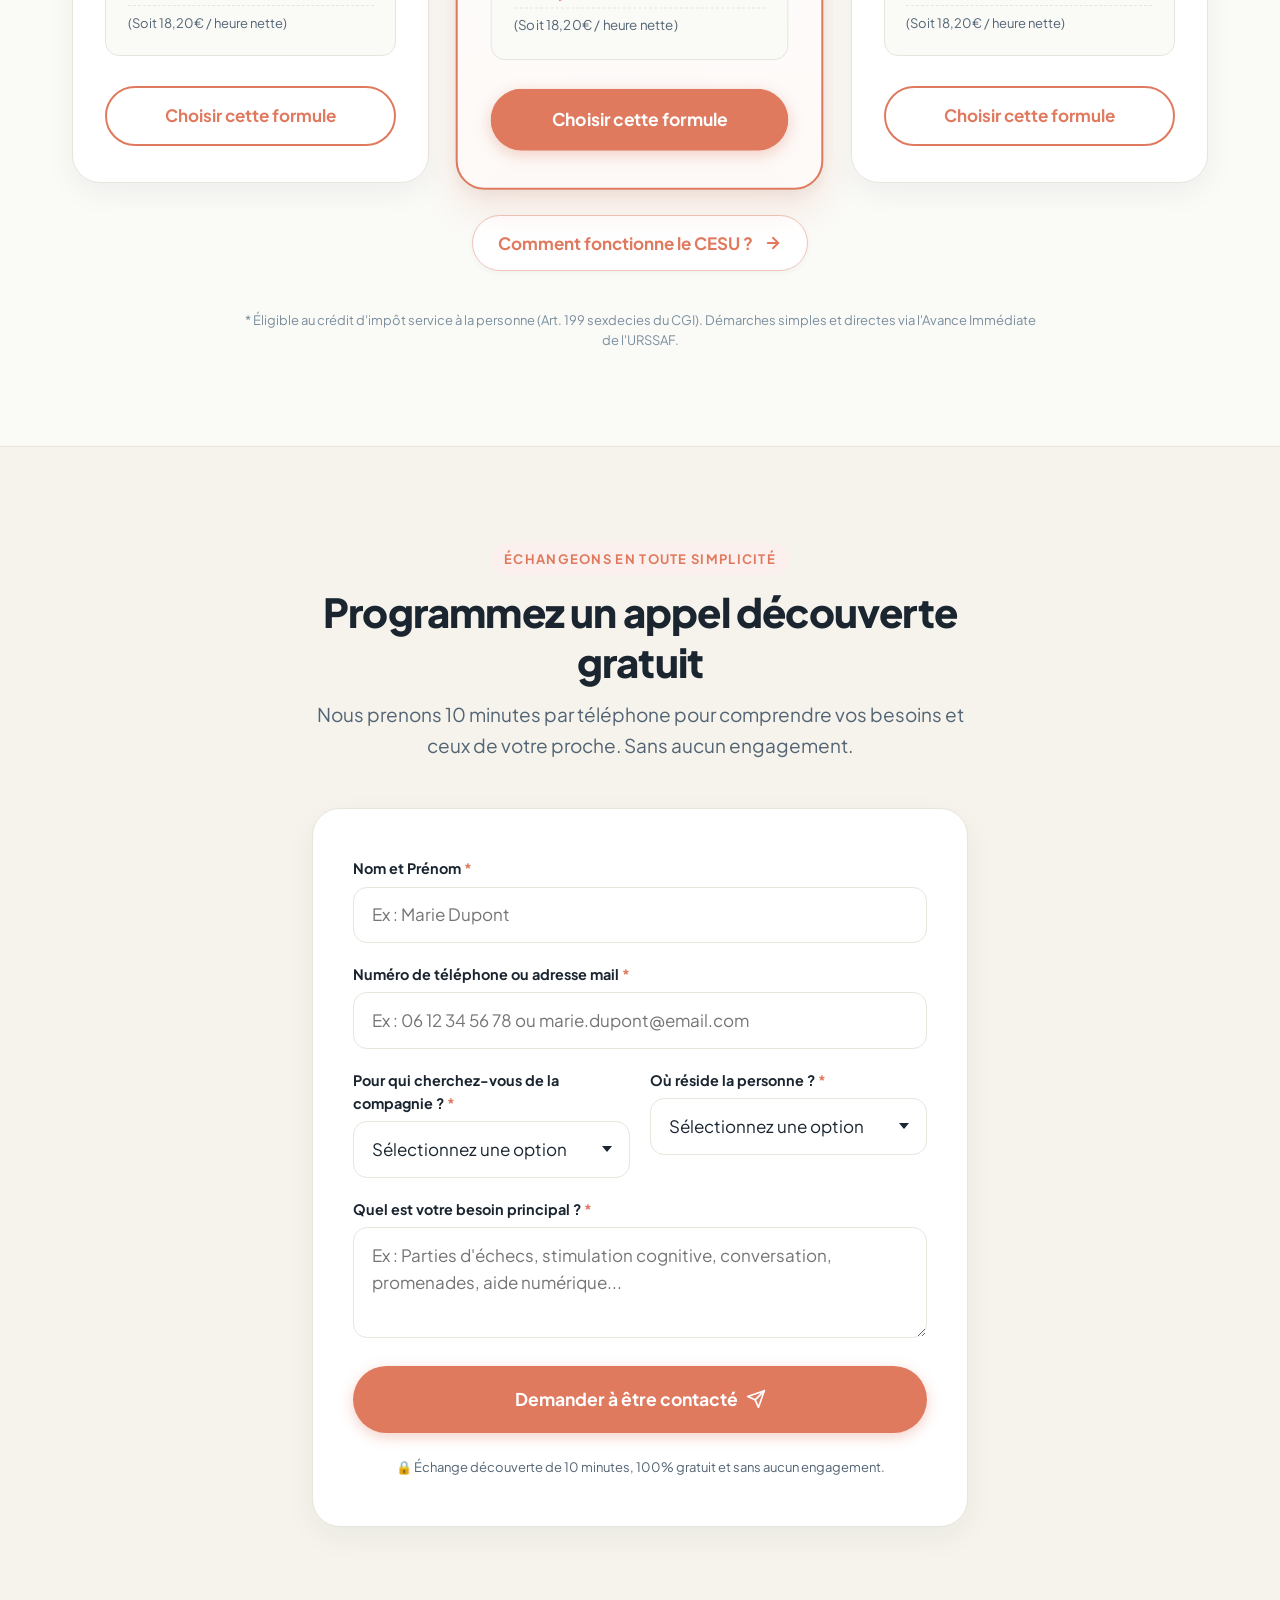
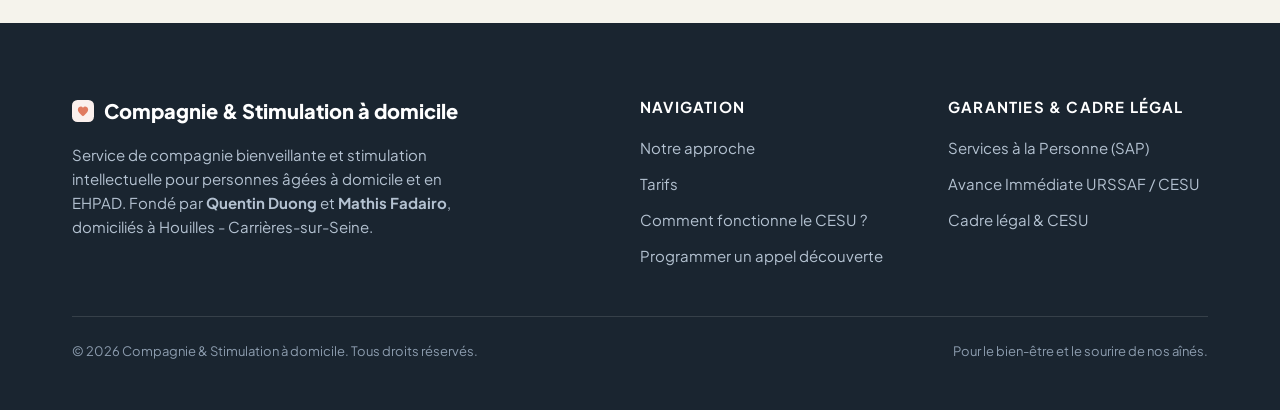
==== commit a586968c: "Refonte ergonomique et responsive de la barre de navigation (header)" ====
--- a/index.html
+++ b/index.html
@@ -11,7 +11,7 @@
   <link rel="preconnect" href="https://fonts.gstatic.com" crossorigin>
   <link href="https://fonts.googleapis.com/css2?family=Plus+Jakarta+Sans:wght@400;500;600;700;800&display=swap" rel="stylesheet">
   
-  <link rel="stylesheet" href="style.css?v=3">
+  <link rel="stylesheet" href="style.css?v=4">
 </head>
 <body>
 
@@ -26,7 +26,7 @@
             <circle cx="16" cy="13.5" r="1.5" fill="#FFFFFF" />
           </svg>
         </span>
-        <span class="logo-text">Compagnie &amp; Stimulation à domicile</span>
+        <span class="logo-text">Compagnie &amp; Stimulation <span class="logo-badge">à domicile</span></span>
       </a>
 
       <!-- Desktop & Mobile Navigation Menu -->
@@ -34,7 +34,7 @@
         <ul class="nav-links">
           <li><a href="#approche" class="nav-link">Notre approche</a></li>
           <li><a href="#tarifs" class="nav-link">Tarifs</a></li>
-          <li><a href="cesu.html" class="nav-link">Comment fonctionne le CESU ?</a></li>
+          <li><a href="cesu.html" class="nav-link" title="Comment fonctionne le CESU et l'Avance Immédiate ?">Fonctionnement CESU</a></li>
           <li><a href="#contact" class="nav-link nav-link-cta">Programmer un appel découverte</a></li>
         </ul>
       </nav>
--- a/style.css
+++ b/style.css
@@ -307,16 +307,16 @@
   position: sticky;
   top: 0;
   z-index: 100;
-  background-color: rgba(250, 250, 247, 0.92);
-  backdrop-filter: blur(12px);
-  -webkit-backdrop-filter: blur(12px);
-  border-bottom: 1px solid rgba(232, 229, 220, 0.8);
+  background-color: rgba(250, 250, 247, 0.95);
+  backdrop-filter: blur(14px);
+  -webkit-backdrop-filter: blur(14px);
+  border-bottom: 1px solid rgba(220, 215, 201, 0.75);
   transition: all var(--transition-fast);
 }
 
 .site-header.scrolled {
-  background-color: rgba(255, 255, 255, 0.96);
-  box-shadow: var(--shadow-sm);
+  background-color: rgba(255, 255, 255, 0.98);
+  box-shadow: 0 4px 20px rgba(26, 37, 48, 0.06);
 }
 
 .header-container {
@@ -324,26 +324,46 @@
   align-items: center;
   justify-content: space-between;
   height: 4.75rem;
+  gap: 1.25rem;
 }
 
 .brand-logo {
   display: flex;
   align-items: center;
-  gap: 0.75rem;
+  gap: 0.65rem;
   text-decoration: none;
+  flex-shrink: 0;
+  white-space: nowrap;
 }
 
 .logo-icon {
   display: flex;
   align-items: center;
   justify-content: center;
+  flex-shrink: 0;
 }
 
 .logo-text {
-  font-size: 1.25rem;
+  font-size: 1.12rem;
   font-weight: 800;
   color: var(--color-navy);
-  letter-spacing: -0.02em;
+  letter-spacing: -0.015em;
+  display: inline-flex;
+  align-items: center;
+  gap: 0.45rem;
+  white-space: nowrap;
+}
+
+.logo-badge {
+  display: inline-block;
+  font-size: 0.72rem;
+  font-weight: 700;
+  color: var(--color-primary);
+  background-color: var(--color-primary-light);
+  padding: 0.15rem 0.55rem;
+  border-radius: var(--radius-full);
+  letter-spacing: 0;
+  white-space: nowrap;
 }
 
 /* Desktop Navigation */
@@ -355,16 +375,21 @@
 .nav-links {
   display: flex;
   align-items: center;
-  gap: 1.5rem;
+  gap: clamp(0.85rem, 1.6vw, 1.75rem);
+  margin: 0;
+  padding: 0;
 }
 
 .nav-link {
-  font-size: var(--font-size-base);
+  font-size: 0.92rem;
   font-weight: 600;
   color: var(--color-text-muted);
-  padding: 0.5rem 0.25rem;
+  padding: 0.45rem 0.25rem;
   position: relative;
+  white-space: nowrap;
   transition: color var(--transition-fast);
+  display: inline-flex;
+  align-items: center;
 }
 
 .nav-link:hover,
@@ -376,36 +401,45 @@
   content: '';
   position: absolute;
   bottom: 0;
-  left: 0;
-  width: 0;
+  left: 0.25rem;
+  right: 0.25rem;
   height: 2px;
   background-color: var(--color-primary);
-  transition: width var(--transition-fast);
+  transform: scaleX(0);
+  transform-origin: center;
+  transition: transform var(--transition-fast);
 }
 
 .nav-link:hover::after,
 .nav-link.active::after {
-  width: 100%;
+  transform: scaleX(1);
 }
 
 .nav-link-cta {
   background-color: var(--color-navy);
   color: #FFFFFF !important;
-  padding: 0.6rem 1.35rem;
+  font-size: 0.88rem;
+  font-weight: 700;
+  padding: 0.55rem 1.25rem;
   border-radius: var(--radius-full);
+  white-space: nowrap;
+  display: inline-flex;
+  align-items: center;
+  box-shadow: 0 2px 8px rgba(26, 37, 48, 0.12);
   transition: all var(--transition-fast);
 }
 
 .nav-link-cta::after {
-  display: none;
+  display: none !important;
 }
 
 .nav-link-cta:hover {
   background-color: var(--color-primary);
   transform: translateY(-1px);
-}
-
-/* Mobile Hamburger */
+  box-shadow: 0 4px 14px rgba(224, 122, 95, 0.35);
+}
+
+/* Mobile Hamburger Toggle */
 .nav-toggle {
   display: none;
   background: none;
@@ -416,6 +450,12 @@
   justify-content: space-around;
   width: 40px;
   height: 40px;
+  border-radius: var(--radius-md);
+  transition: background-color var(--transition-fast);
+}
+
+.nav-toggle:hover {
+  background-color: rgba(0, 0, 0, 0.04);
 }
 
 .hamburger-bar {
@@ -426,7 +466,8 @@
   transition: transform var(--transition-fast), opacity var(--transition-fast);
 }
 
-@media (max-width: 1080px) {
+/* Responsive Navigation Breakpoint: cleanly switches to drawer at 1040px */
+@media (max-width: 1040px) {
   .nav-toggle {
     display: flex;
   }
@@ -436,14 +477,16 @@
     top: 4.75rem;
     left: 0;
     width: 100%;
-    background-color: var(--color-surface);
+    background-color: rgba(255, 255, 255, 0.98);
+    backdrop-filter: blur(16px);
+    -webkit-backdrop-filter: blur(16px);
     border-bottom: 1px solid var(--color-border);
-    box-shadow: var(--shadow-lg);
-    padding: 1.5rem 2rem 2rem;
+    box-shadow: 0 12px 32px rgba(26, 37, 48, 0.12);
+    padding: 1.5rem 1.75rem 2rem;
     transform: translateY(-120%);
     opacity: 0;
     visibility: hidden;
-    transition: all var(--transition-normal);
+    transition: transform 0.28s cubic-bezier(0.16, 1, 0.3, 1), opacity 0.2s ease, visibility 0.28s ease;
   }
 
   .main-nav.is-open {
@@ -455,18 +498,32 @@
   .nav-links {
     flex-direction: column;
     align-items: stretch;
-    gap: 1.25rem;
+    gap: 0.75rem;
     text-align: center;
   }
 
   .nav-link {
-    font-size: 1.15rem;
-    padding: 0.75rem;
+    font-size: 1.05rem;
+    padding: 0.85rem 1rem;
+    border-radius: var(--radius-md);
+    justify-content: center;
+  }
+
+  .nav-link:hover,
+  .nav-link.active {
+    background-color: var(--color-surface);
+  }
+
+  .nav-link::after {
+    display: none !important;
   }
 
   .nav-link-cta {
-    display: block;
-    margin-top: 0.5rem;
+    display: flex;
+    justify-content: center;
+    margin-top: 0.75rem;
+    padding: 0.85rem 1.5rem;
+    font-size: 1rem;
   }
 
   /* Hamburger transform animation */
@@ -478,6 +535,16 @@
   }
   .nav-toggle[aria-expanded="true"] .hamburger-bar:nth-child(3) {
     transform: translateY(-7px) rotate(-45deg);
+  }
+}
+
+/* On small mobile screens (< 580px), hide the badge so the brand never overflows */
+@media (max-width: 580px) {
+  .logo-text {
+    font-size: 1.02rem;
+  }
+  .logo-badge {
+    display: none;
   }
 }
 
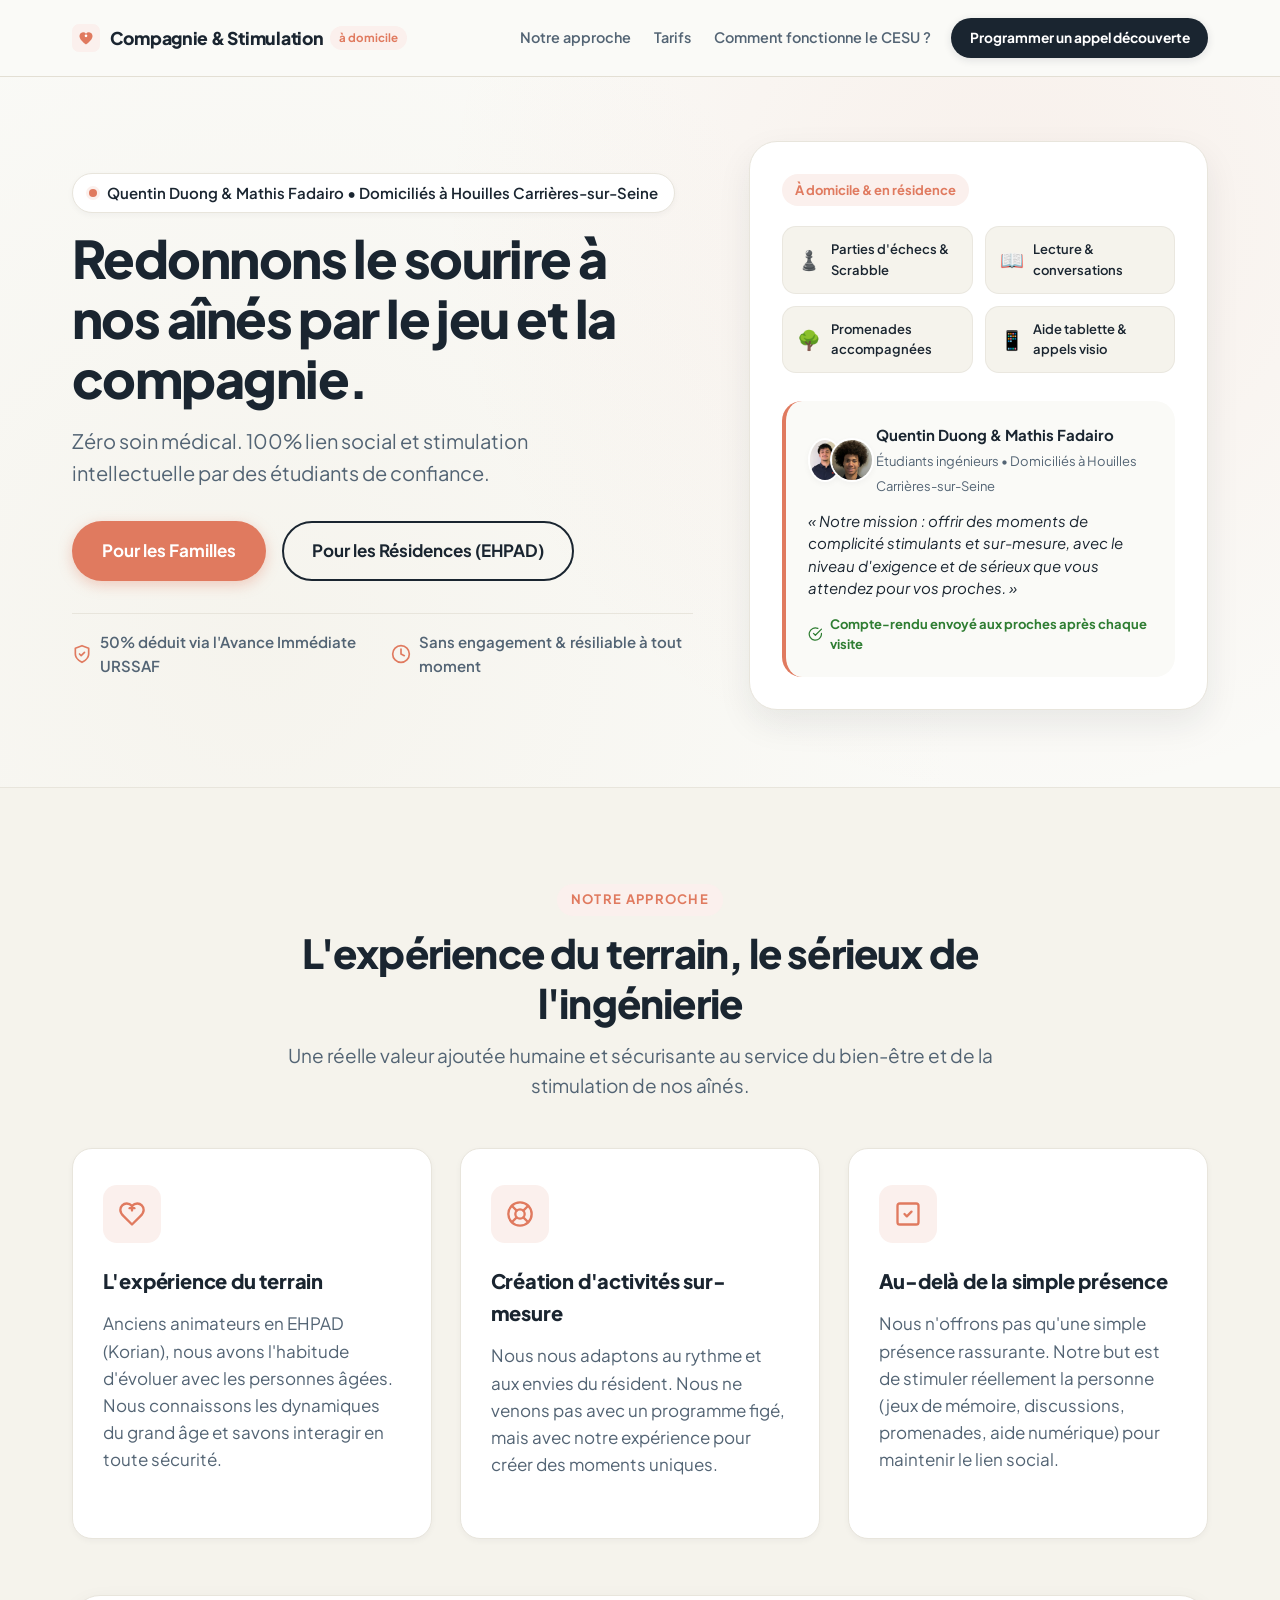
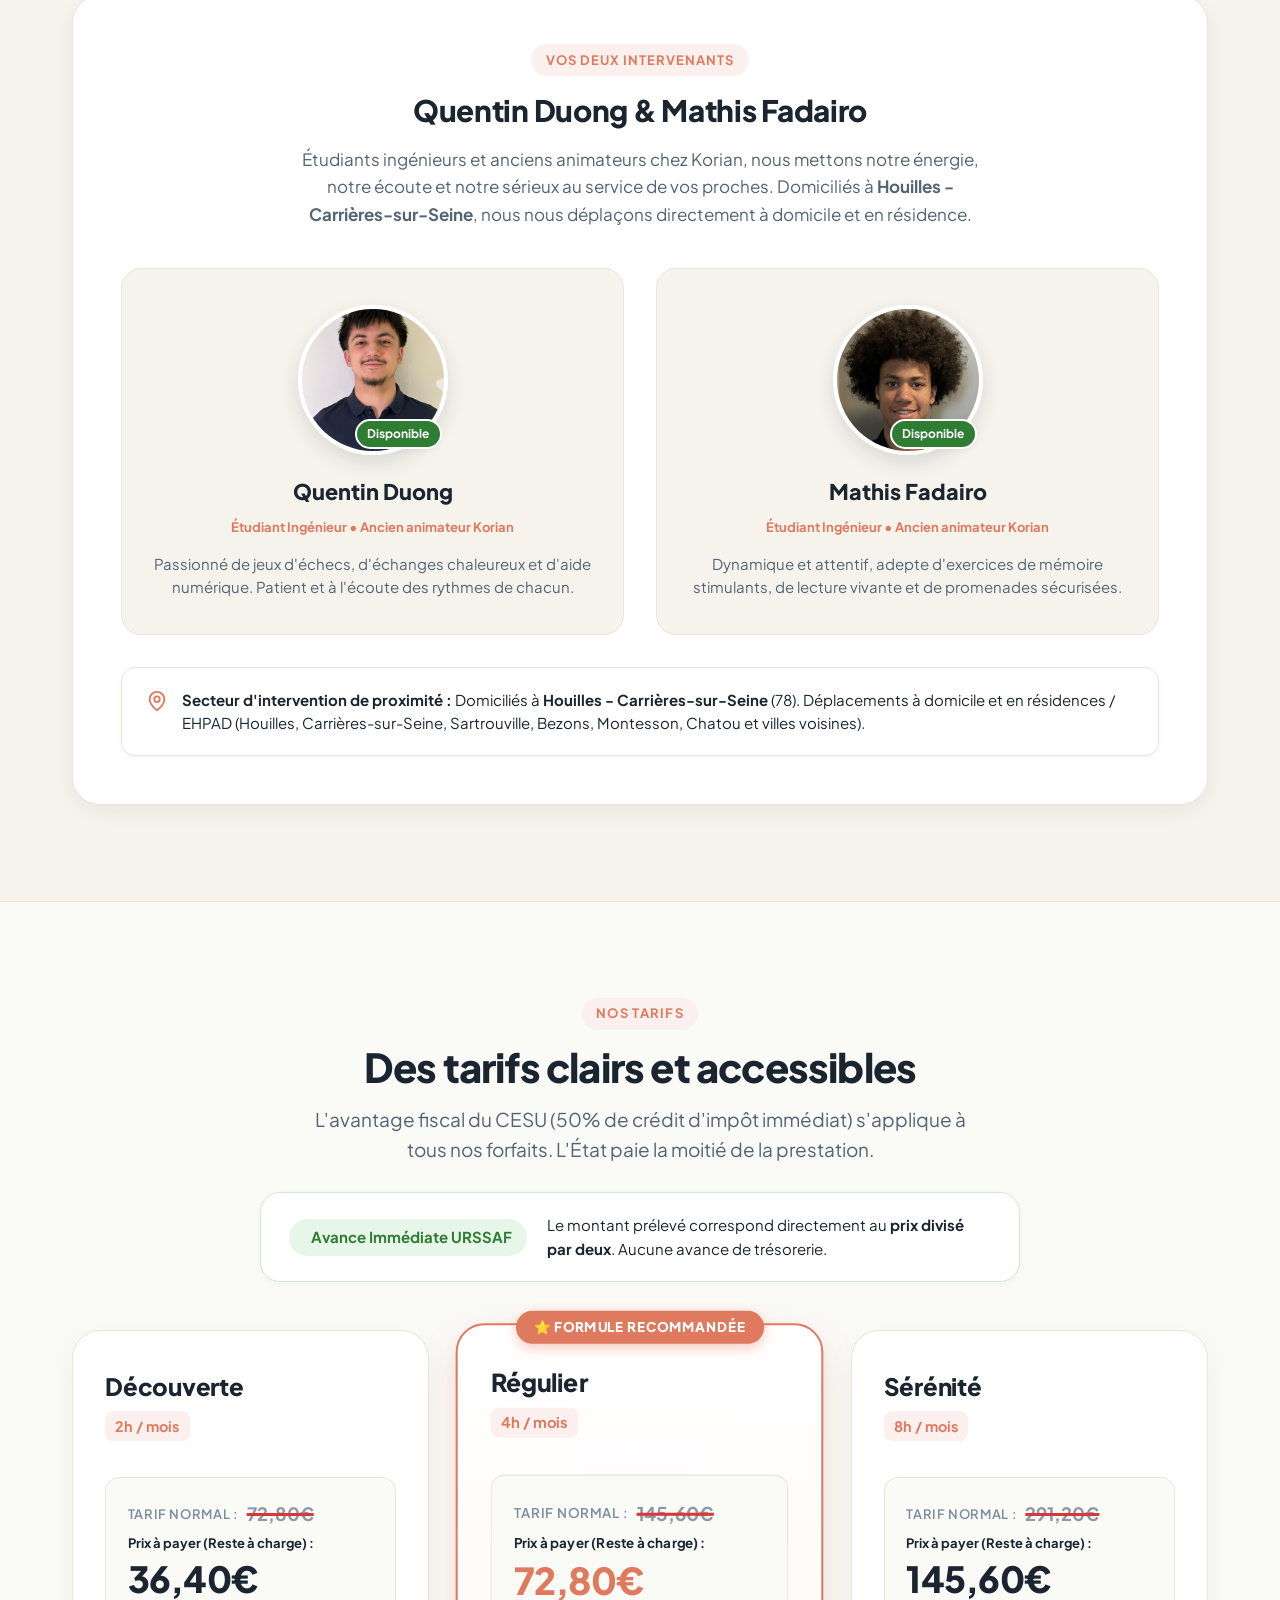
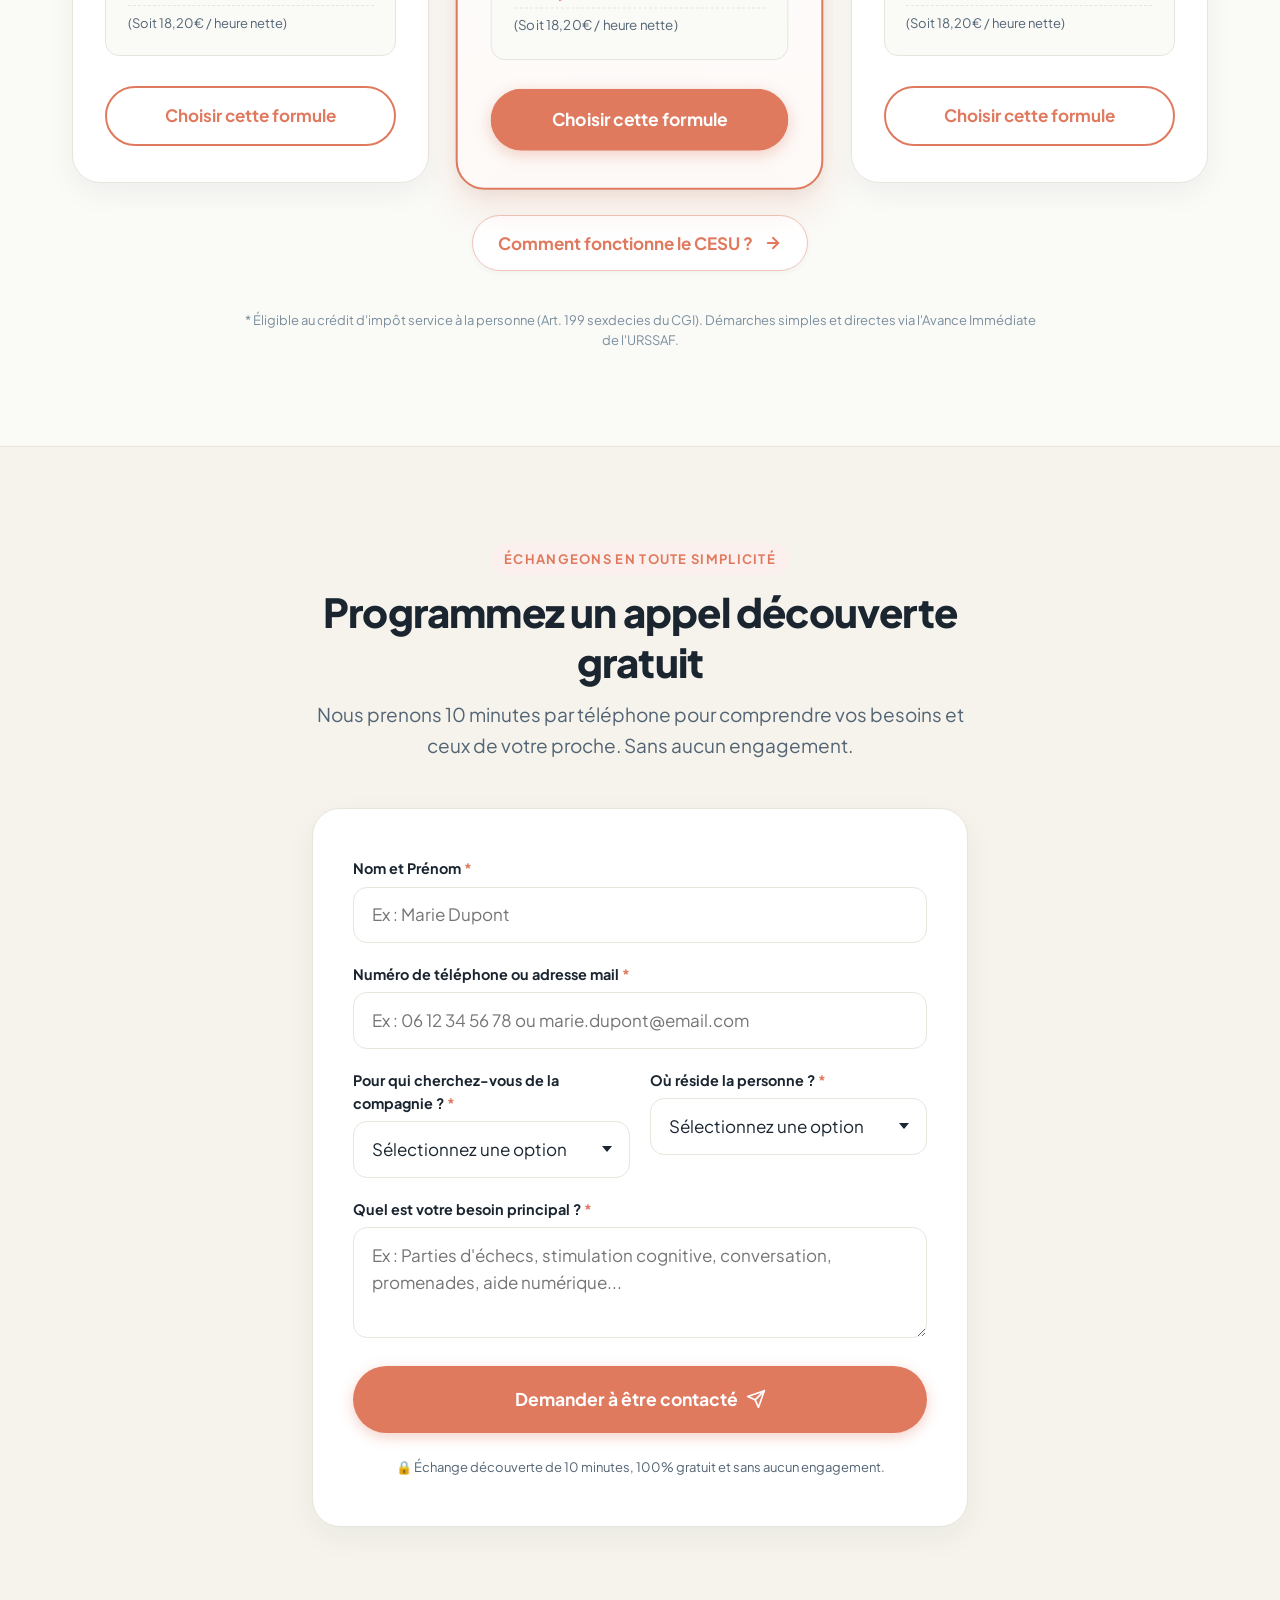
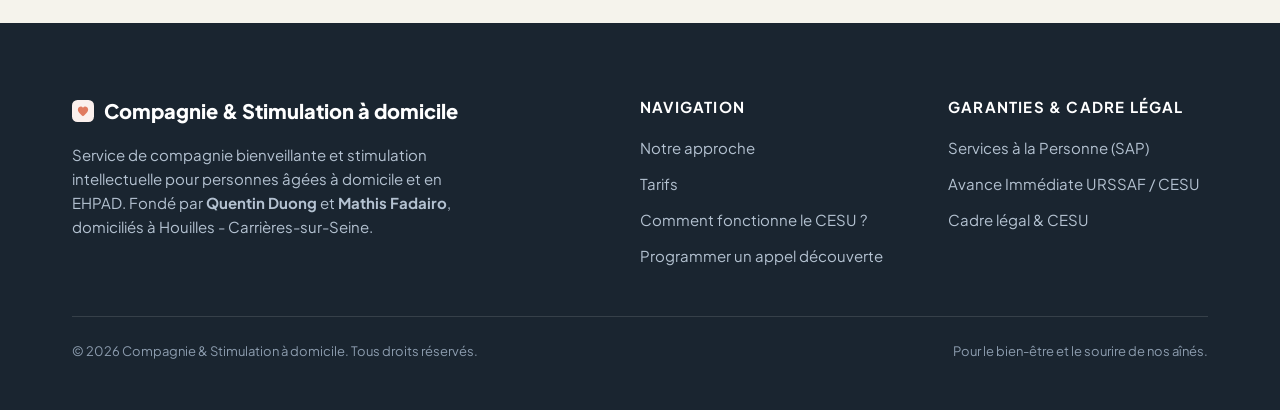
==== commit fce0c66a: "Actualisation complète cesu.html et index.html avec cache-busting v5 et libellé officiel" ====
--- a/index.html
+++ b/index.html
@@ -11,7 +11,7 @@
   <link rel="preconnect" href="https://fonts.gstatic.com" crossorigin>
   <link href="https://fonts.googleapis.com/css2?family=Plus+Jakarta+Sans:wght@400;500;600;700;800&display=swap" rel="stylesheet">
   
-  <link rel="stylesheet" href="style.css?v=4">
+  <link rel="stylesheet" href="style.css?v=5">
 </head>
 <body>
 
@@ -34,7 +34,7 @@
         <ul class="nav-links">
           <li><a href="#approche" class="nav-link">Notre approche</a></li>
           <li><a href="#tarifs" class="nav-link">Tarifs</a></li>
-          <li><a href="cesu.html" class="nav-link" title="Comment fonctionne le CESU et l'Avance Immédiate ?">Fonctionnement CESU</a></li>
+          <li><a href="cesu.html?v=5" class="nav-link" title="Comment fonctionne le CESU et l'Avance Immédiate ?">Comment fonctionne le CESU ?</a></li>
           <li><a href="#contact" class="nav-link nav-link-cta">Programmer un appel découverte</a></li>
         </ul>
       </nav>
@@ -349,7 +349,7 @@
 
         <!-- Lien explicatif vers cesu.html -->
         <div class="cesu-link-wrapper text-center">
-          <a href="cesu.html" class="cesu-explainer-link">
+          <a href="cesu.html?v=5" class="cesu-explainer-link">
             <span>Comment fonctionne le CESU ?</span>
             <svg width="18" height="18" viewBox="0 0 24 24" fill="none" stroke="currentColor" stroke-width="2.5" stroke-linecap="round" stroke-linejoin="round" aria-hidden="true">
               <line x1="5" y1="12" x2="19" y2="12"></line>
@@ -502,7 +502,7 @@
           <ul class="footer-links">
             <li><a href="#approche">Notre approche</a></li>
             <li><a href="#tarifs">Tarifs</a></li>
-            <li><a href="cesu.html">Comment fonctionne le CESU ?</a></li>
+            <li><a href="cesu.html?v=5">Comment fonctionne le CESU ?</a></li>
             <li><a href="#contact">Programmer un appel découverte</a></li>
           </ul>
         </div>
@@ -548,6 +548,6 @@
     </div>
   </dialog>
 
-  <script src="script.js?v=3"></script>
+  <script src="script.js?v=5"></script>
 </body>
 </html>
--- a/style.css
+++ b/style.css
@@ -324,13 +324,13 @@
   align-items: center;
   justify-content: space-between;
   height: 4.75rem;
-  gap: 1.25rem;
+  gap: 1rem;
 }
 
 .brand-logo {
   display: flex;
   align-items: center;
-  gap: 0.65rem;
+  gap: 0.6rem;
   text-decoration: none;
   flex-shrink: 0;
   white-space: nowrap;
@@ -344,13 +344,13 @@
 }
 
 .logo-text {
-  font-size: 1.12rem;
+  font-size: 1.1rem;
   font-weight: 800;
   color: var(--color-navy);
   letter-spacing: -0.015em;
   display: inline-flex;
   align-items: center;
-  gap: 0.45rem;
+  gap: 0.4rem;
   white-space: nowrap;
 }
 
@@ -375,16 +375,16 @@
 .nav-links {
   display: flex;
   align-items: center;
-  gap: clamp(0.85rem, 1.6vw, 1.75rem);
+  gap: clamp(0.65rem, 1.3vw, 1.4rem);
   margin: 0;
   padding: 0;
 }
 
 .nav-link {
-  font-size: 0.92rem;
+  font-size: 0.9rem;
   font-weight: 600;
   color: var(--color-text-muted);
-  padding: 0.45rem 0.25rem;
+  padding: 0.45rem 0.2rem;
   position: relative;
   white-space: nowrap;
   transition: color var(--transition-fast);
@@ -401,8 +401,8 @@
   content: '';
   position: absolute;
   bottom: 0;
-  left: 0.25rem;
-  right: 0.25rem;
+  left: 0.2rem;
+  right: 0.2rem;
   height: 2px;
   background-color: var(--color-primary);
   transform: scaleX(0);
@@ -418,9 +418,9 @@
 .nav-link-cta {
   background-color: var(--color-navy);
   color: #FFFFFF !important;
-  font-size: 0.88rem;
-  font-weight: 700;
-  padding: 0.55rem 1.25rem;
+  font-size: 0.86rem;
+  font-weight: 700;
+  padding: 0.55rem 1.15rem;
   border-radius: var(--radius-full);
   white-space: nowrap;
   display: inline-flex;
@@ -466,8 +466,8 @@
   transition: transform var(--transition-fast), opacity var(--transition-fast);
 }
 
-/* Responsive Navigation Breakpoint: cleanly switches to drawer at 1040px */
-@media (max-width: 1040px) {
+/* Responsive Navigation Breakpoint: cleanly switches to drawer at 1080px */
+@media (max-width: 1080px) {
   .nav-toggle {
     display: flex;
   }
